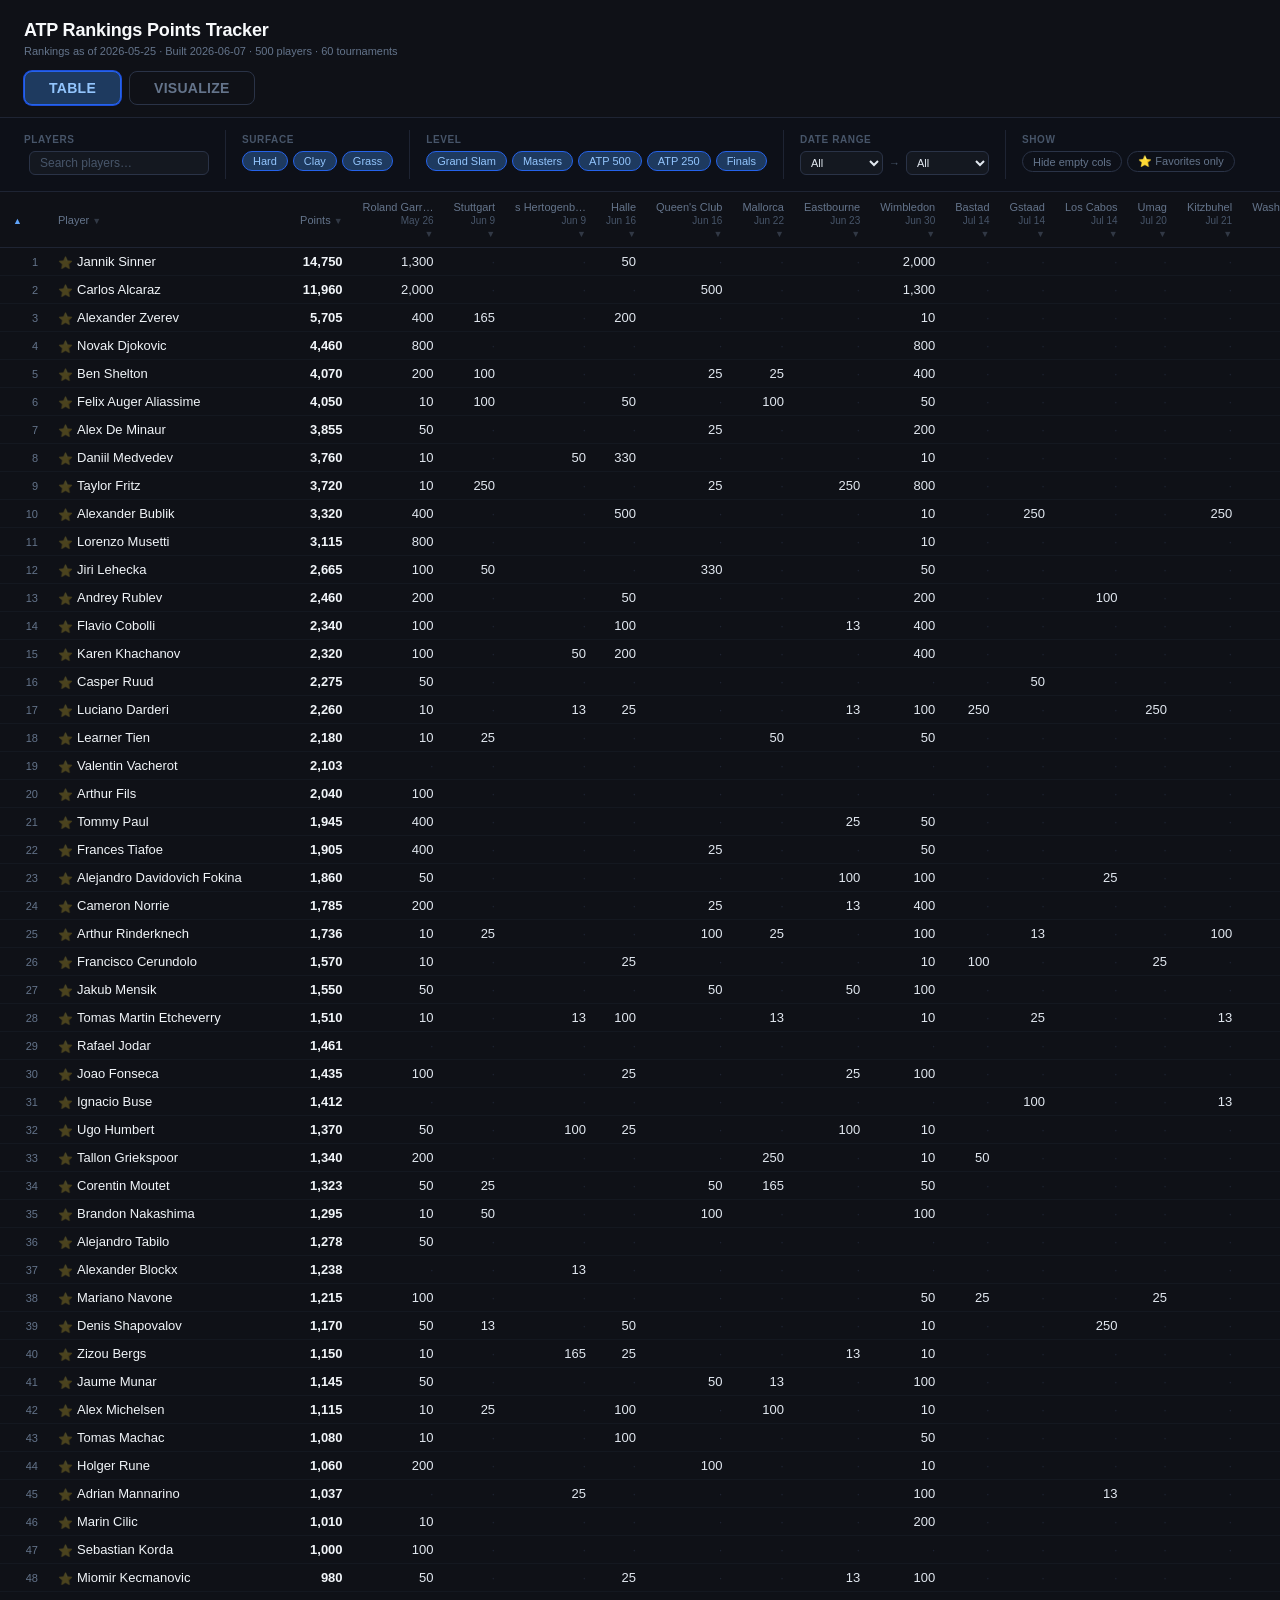
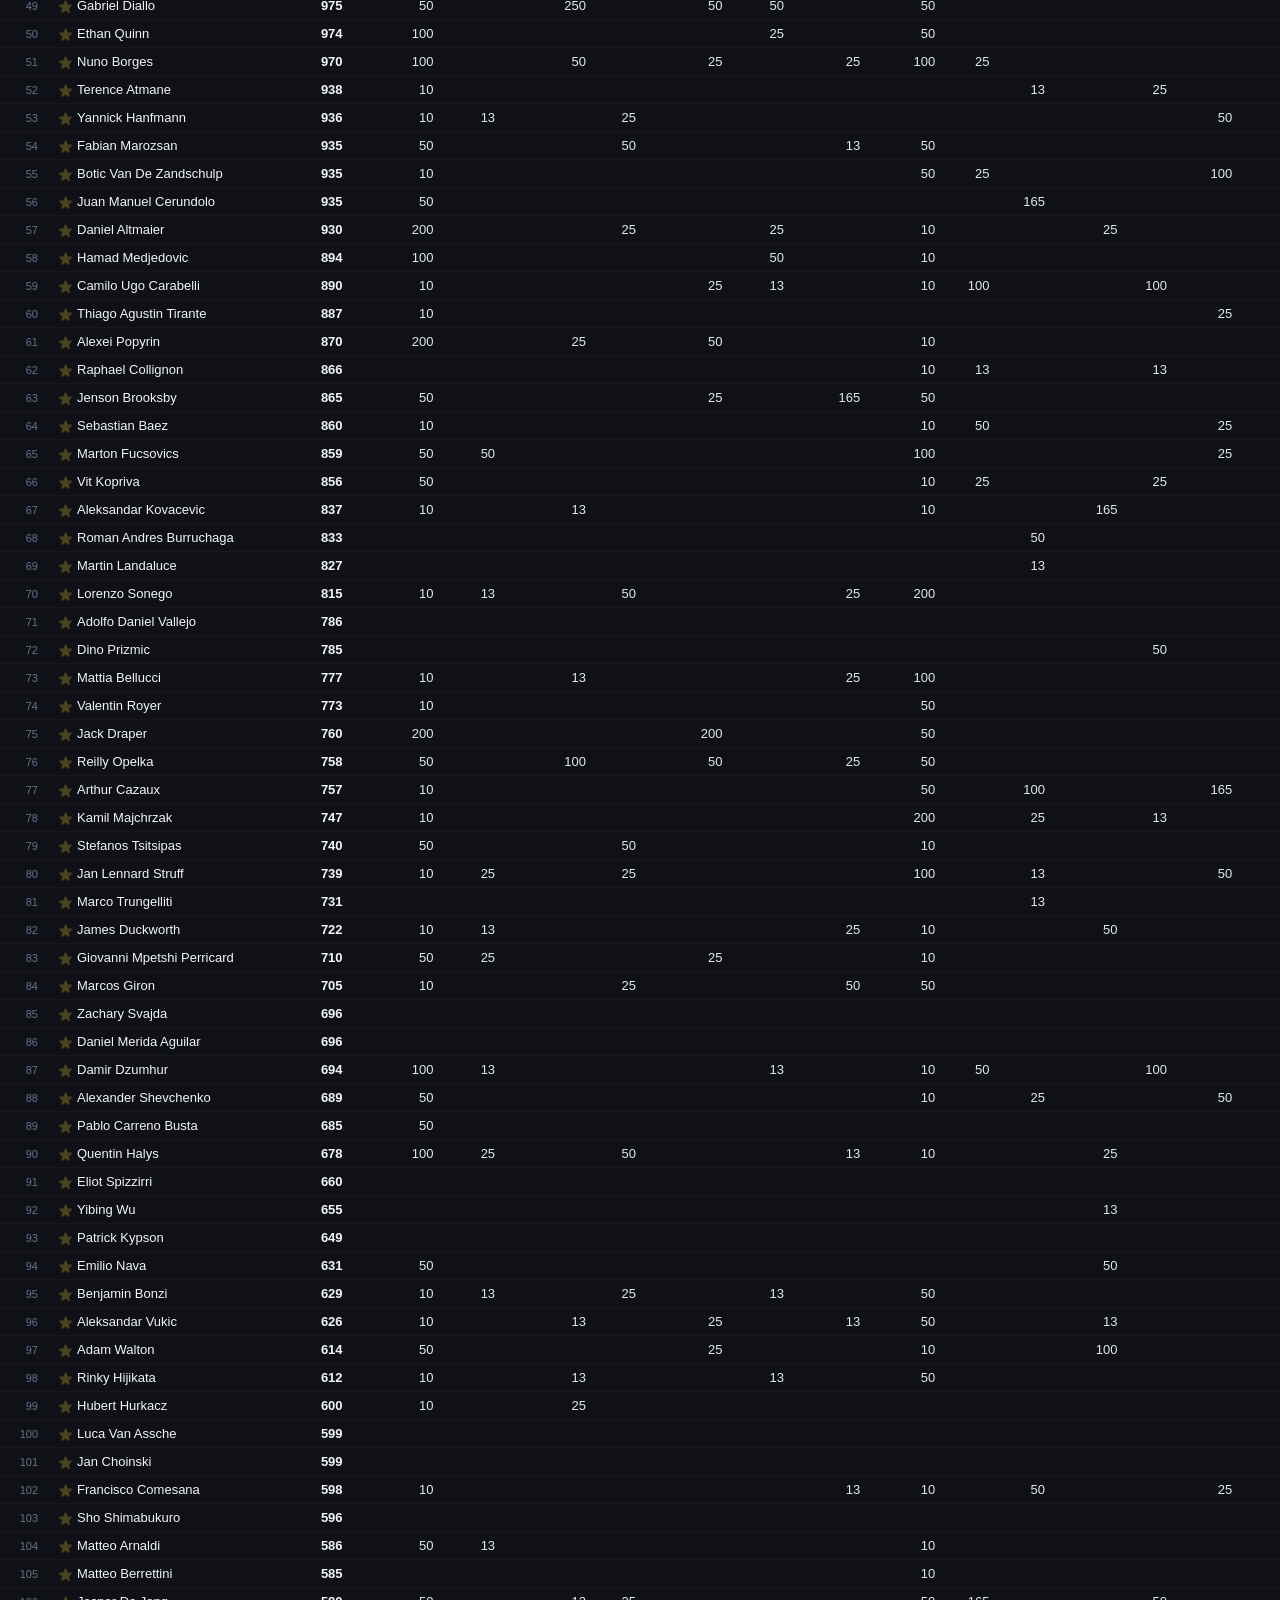
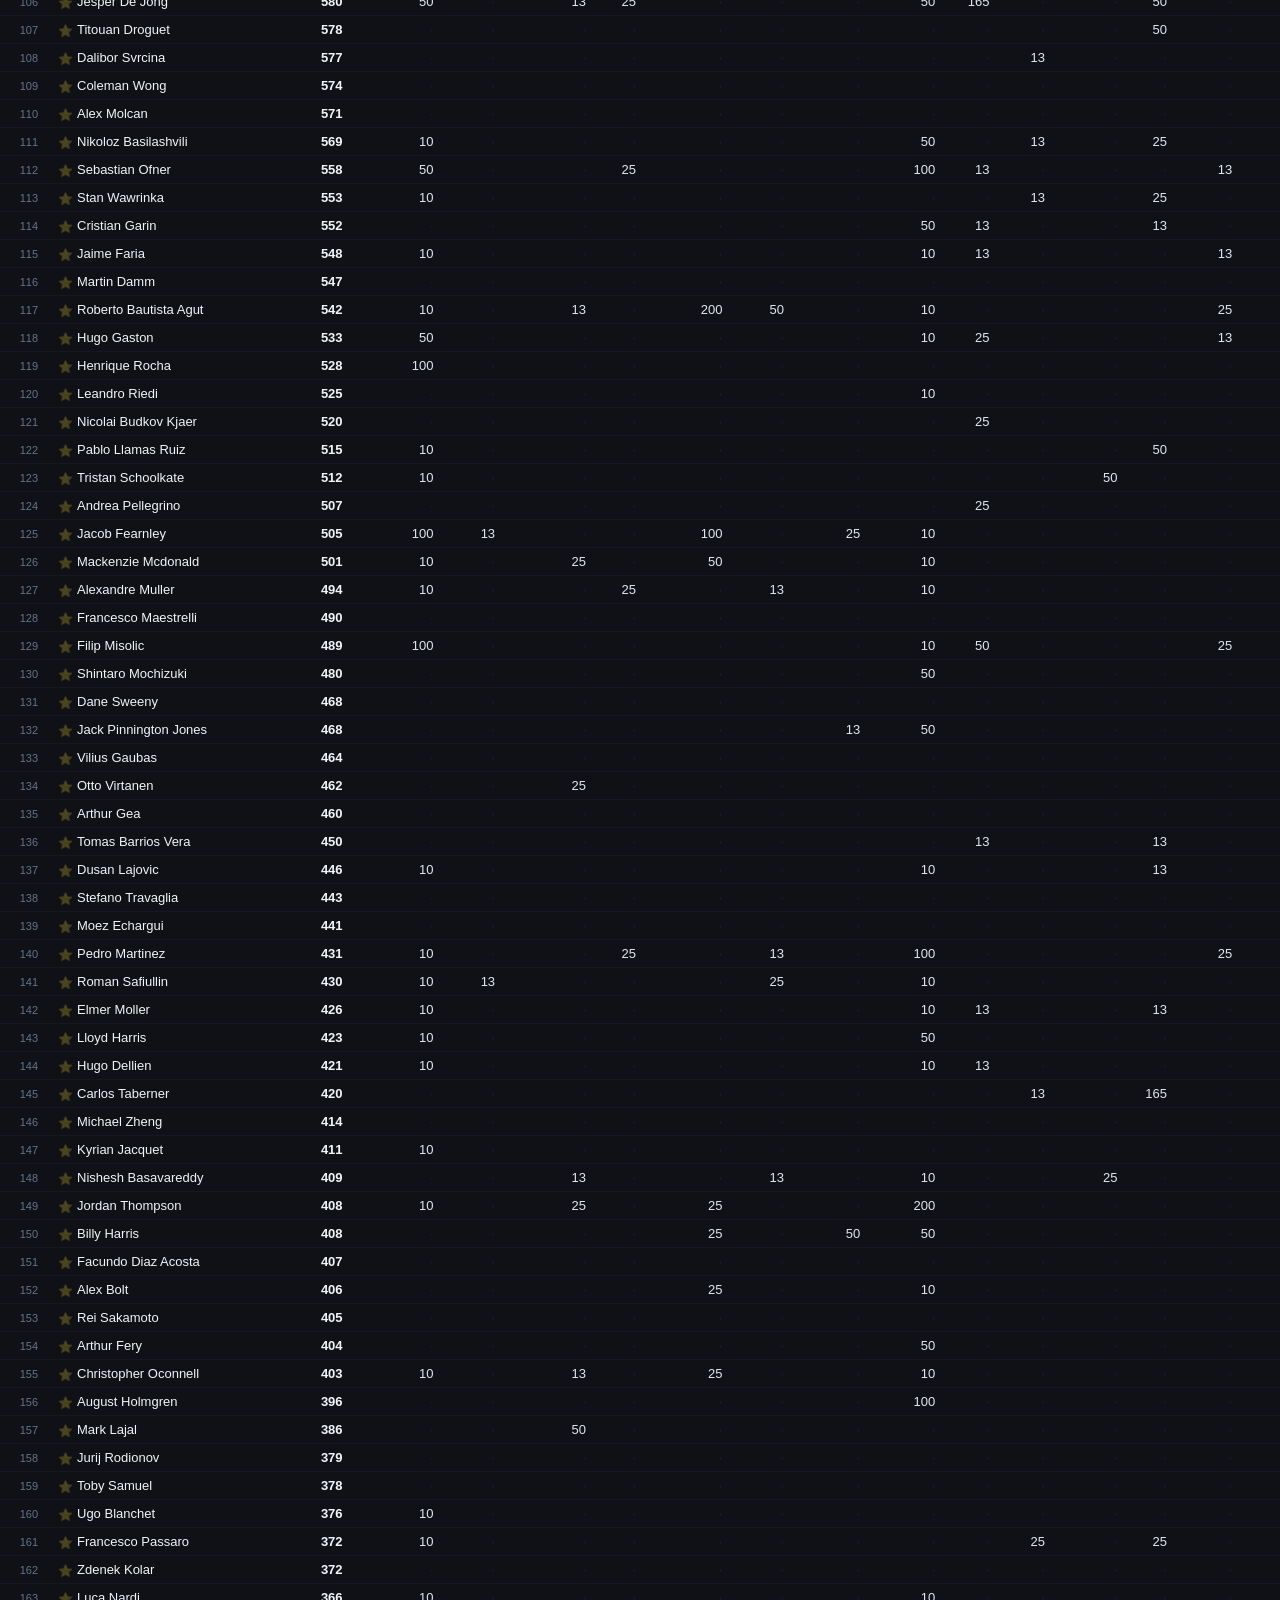
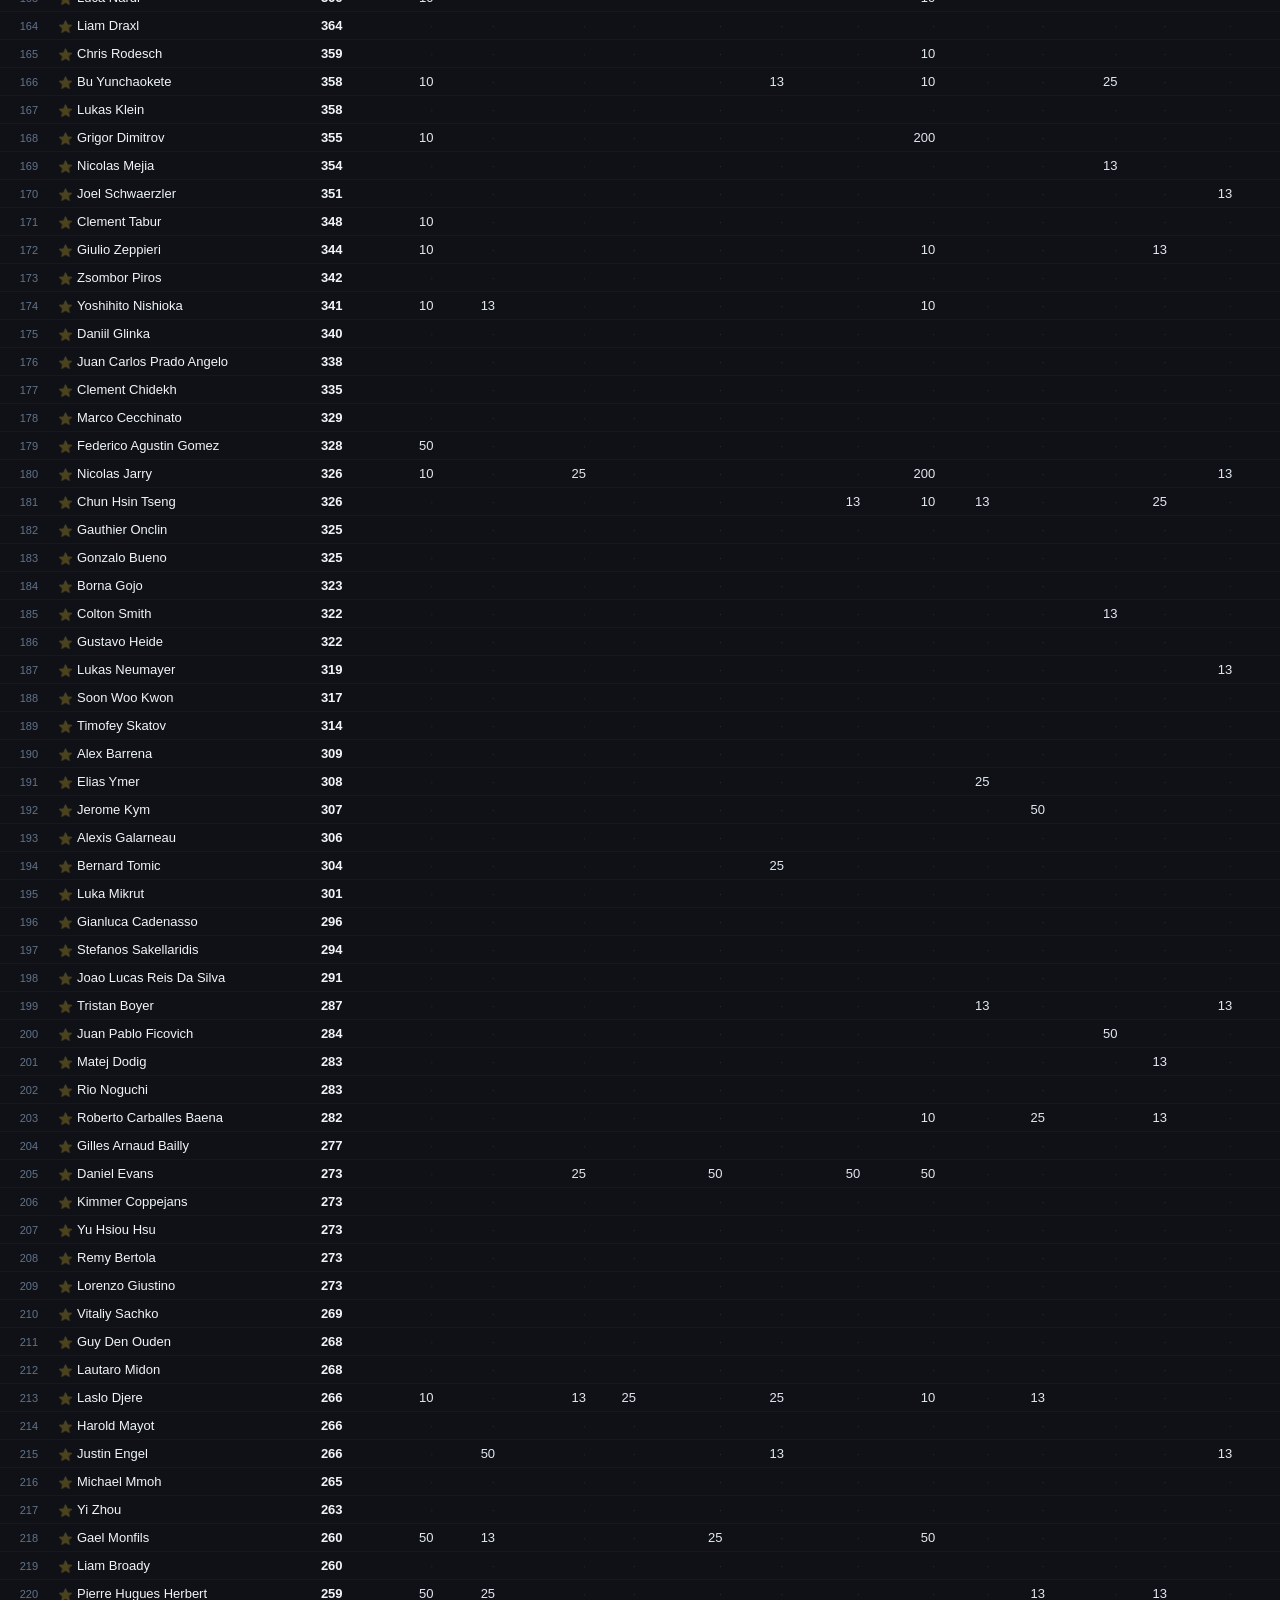
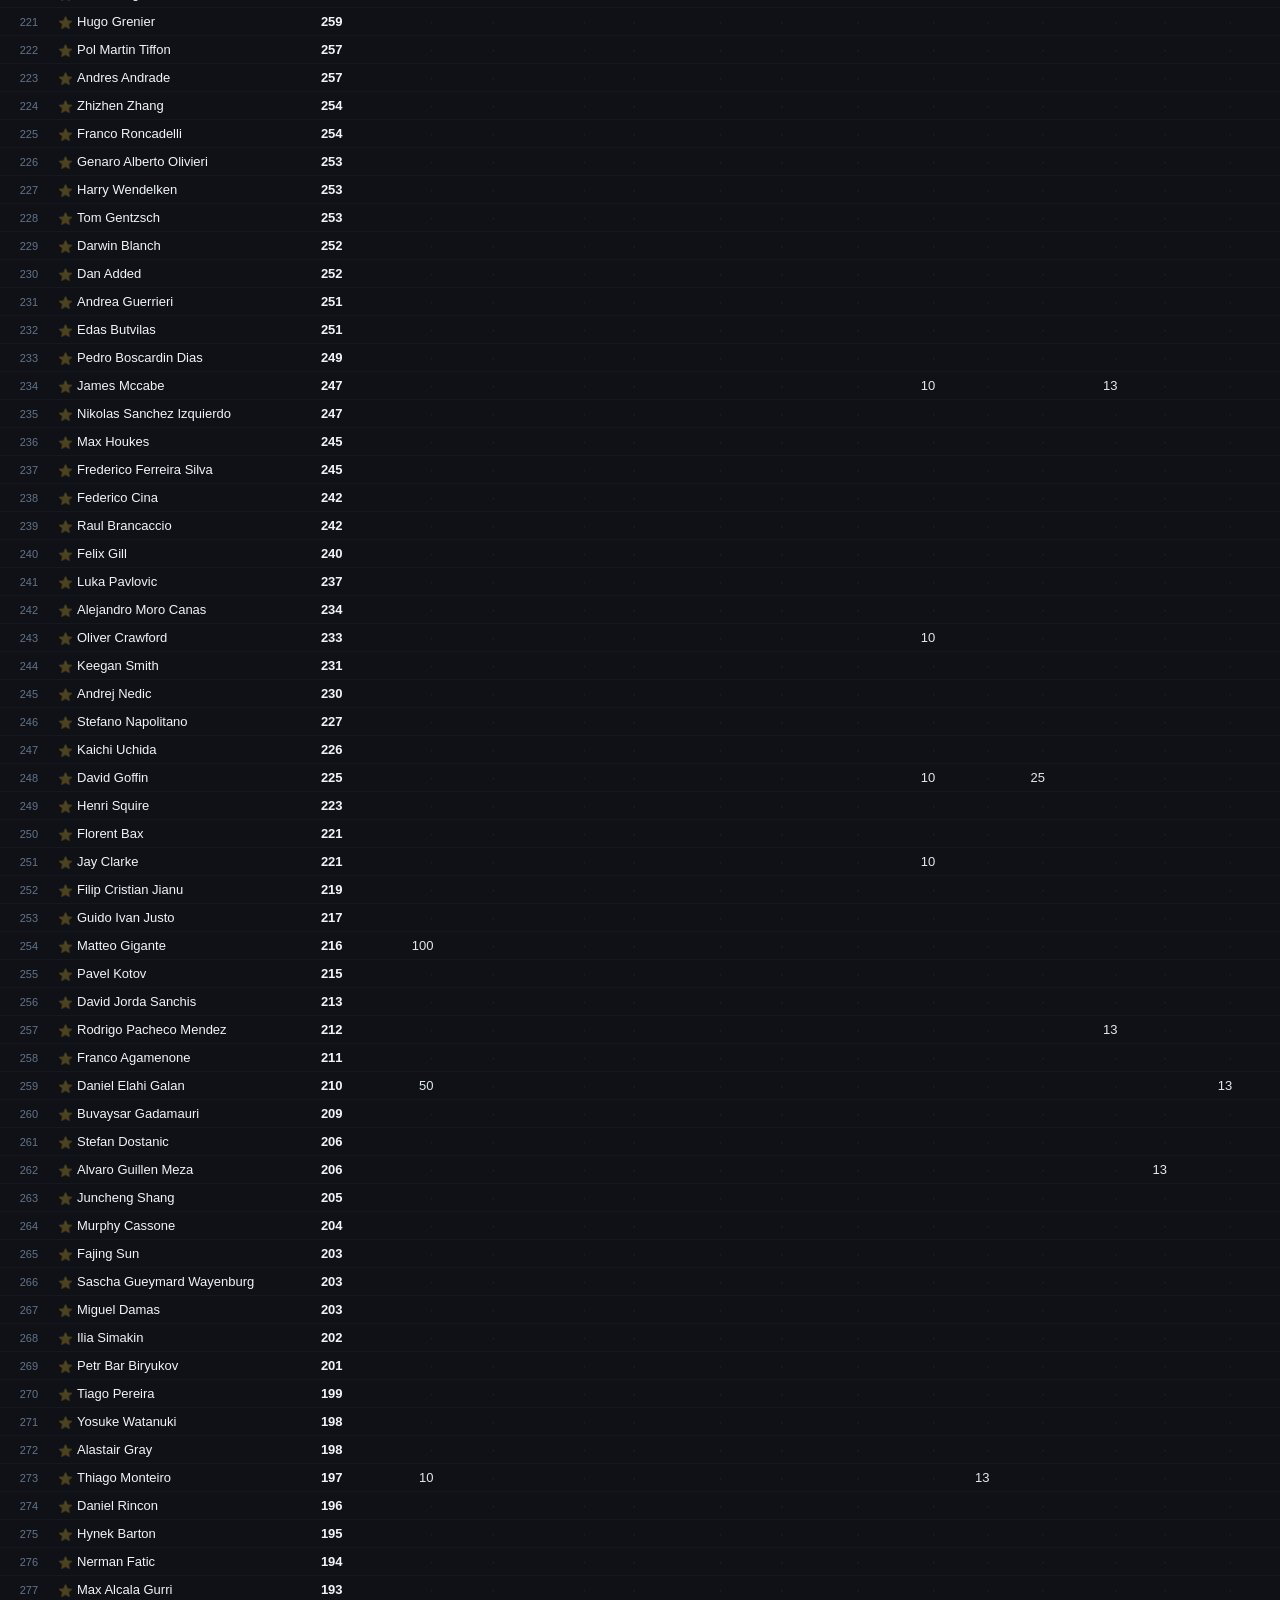
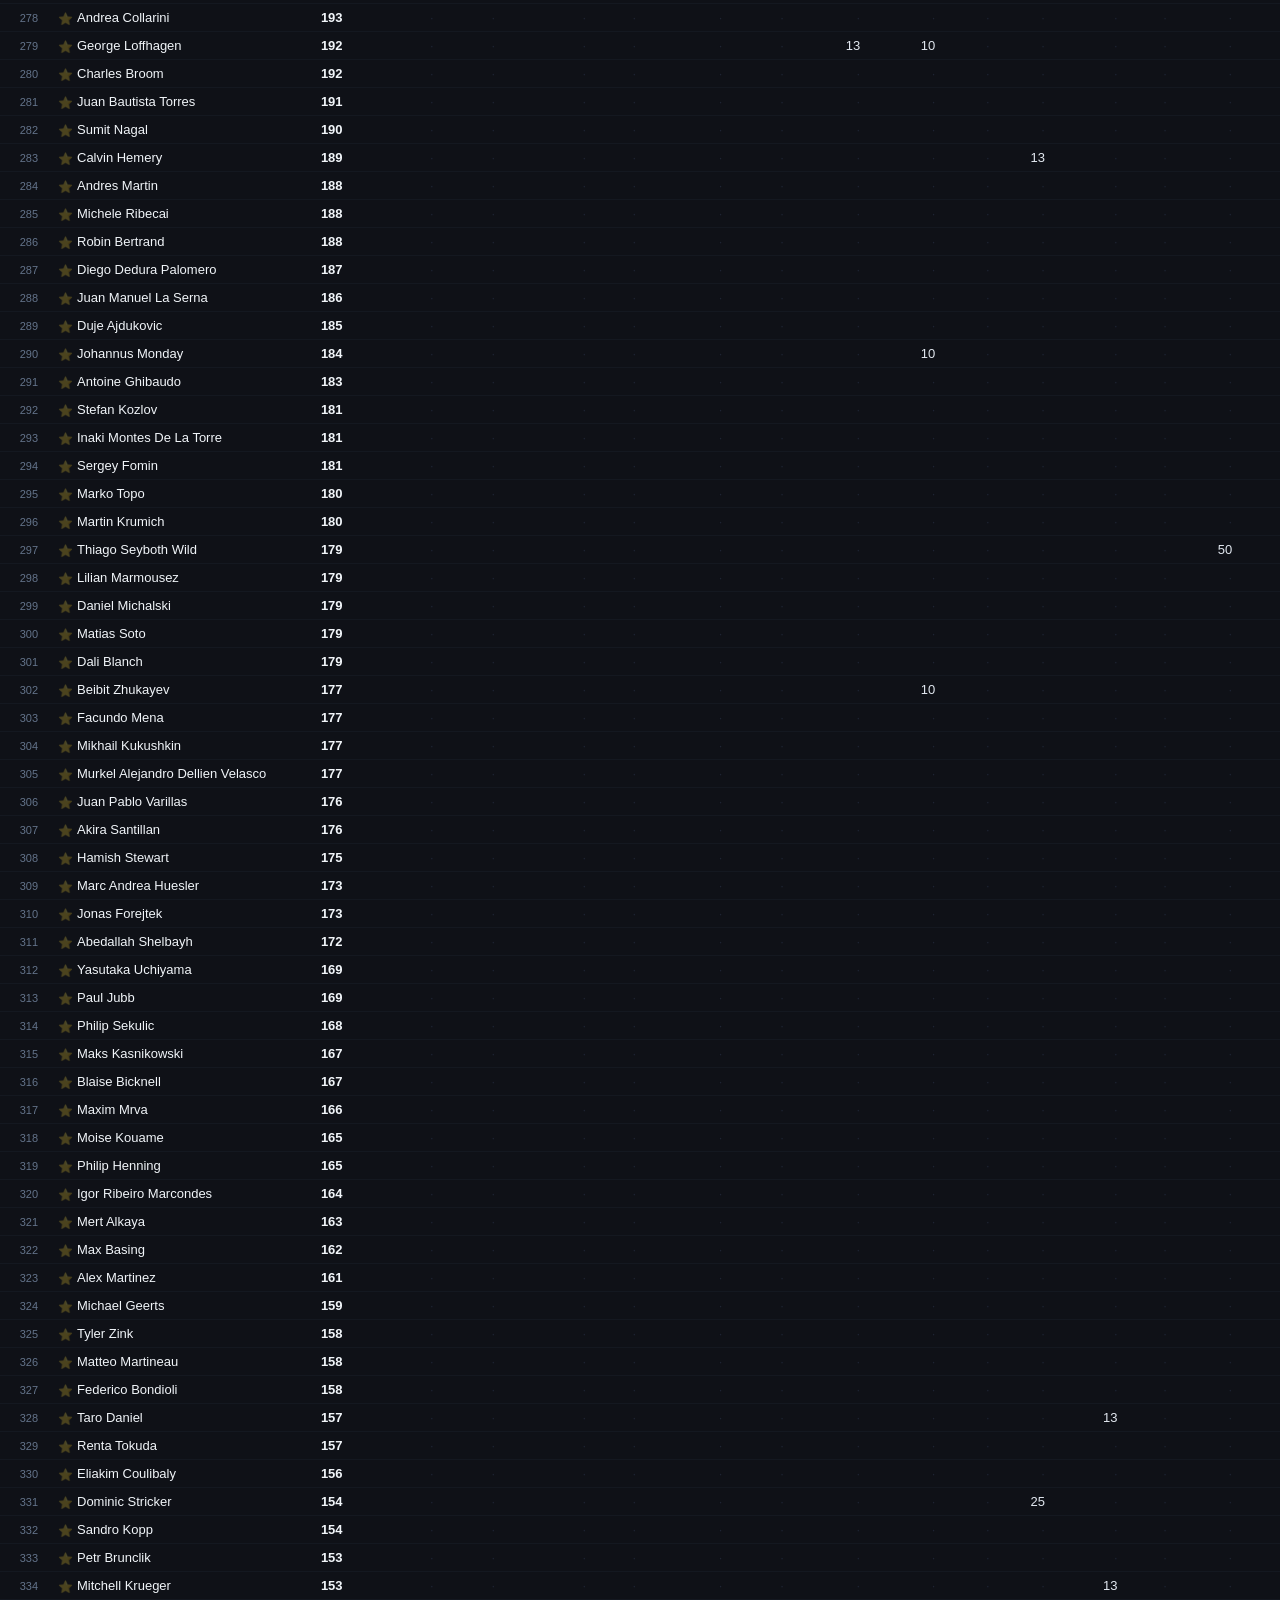
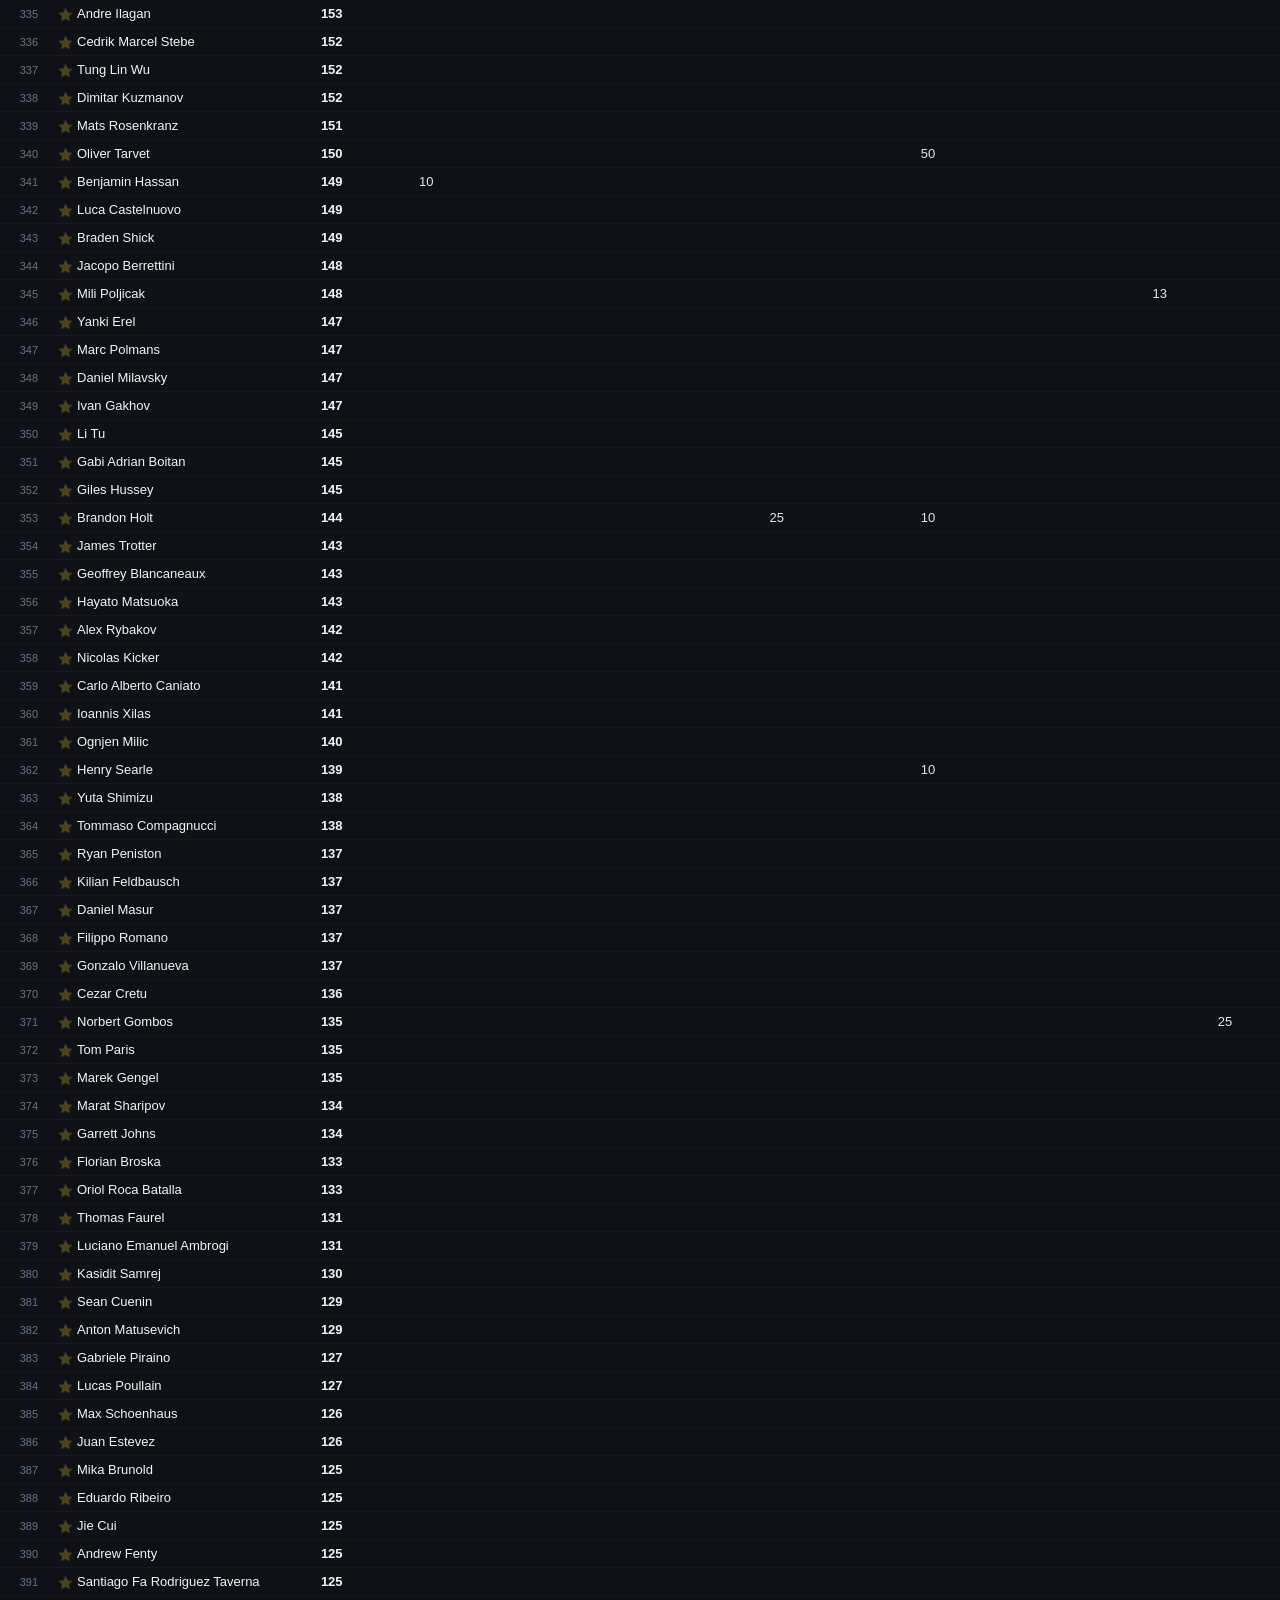
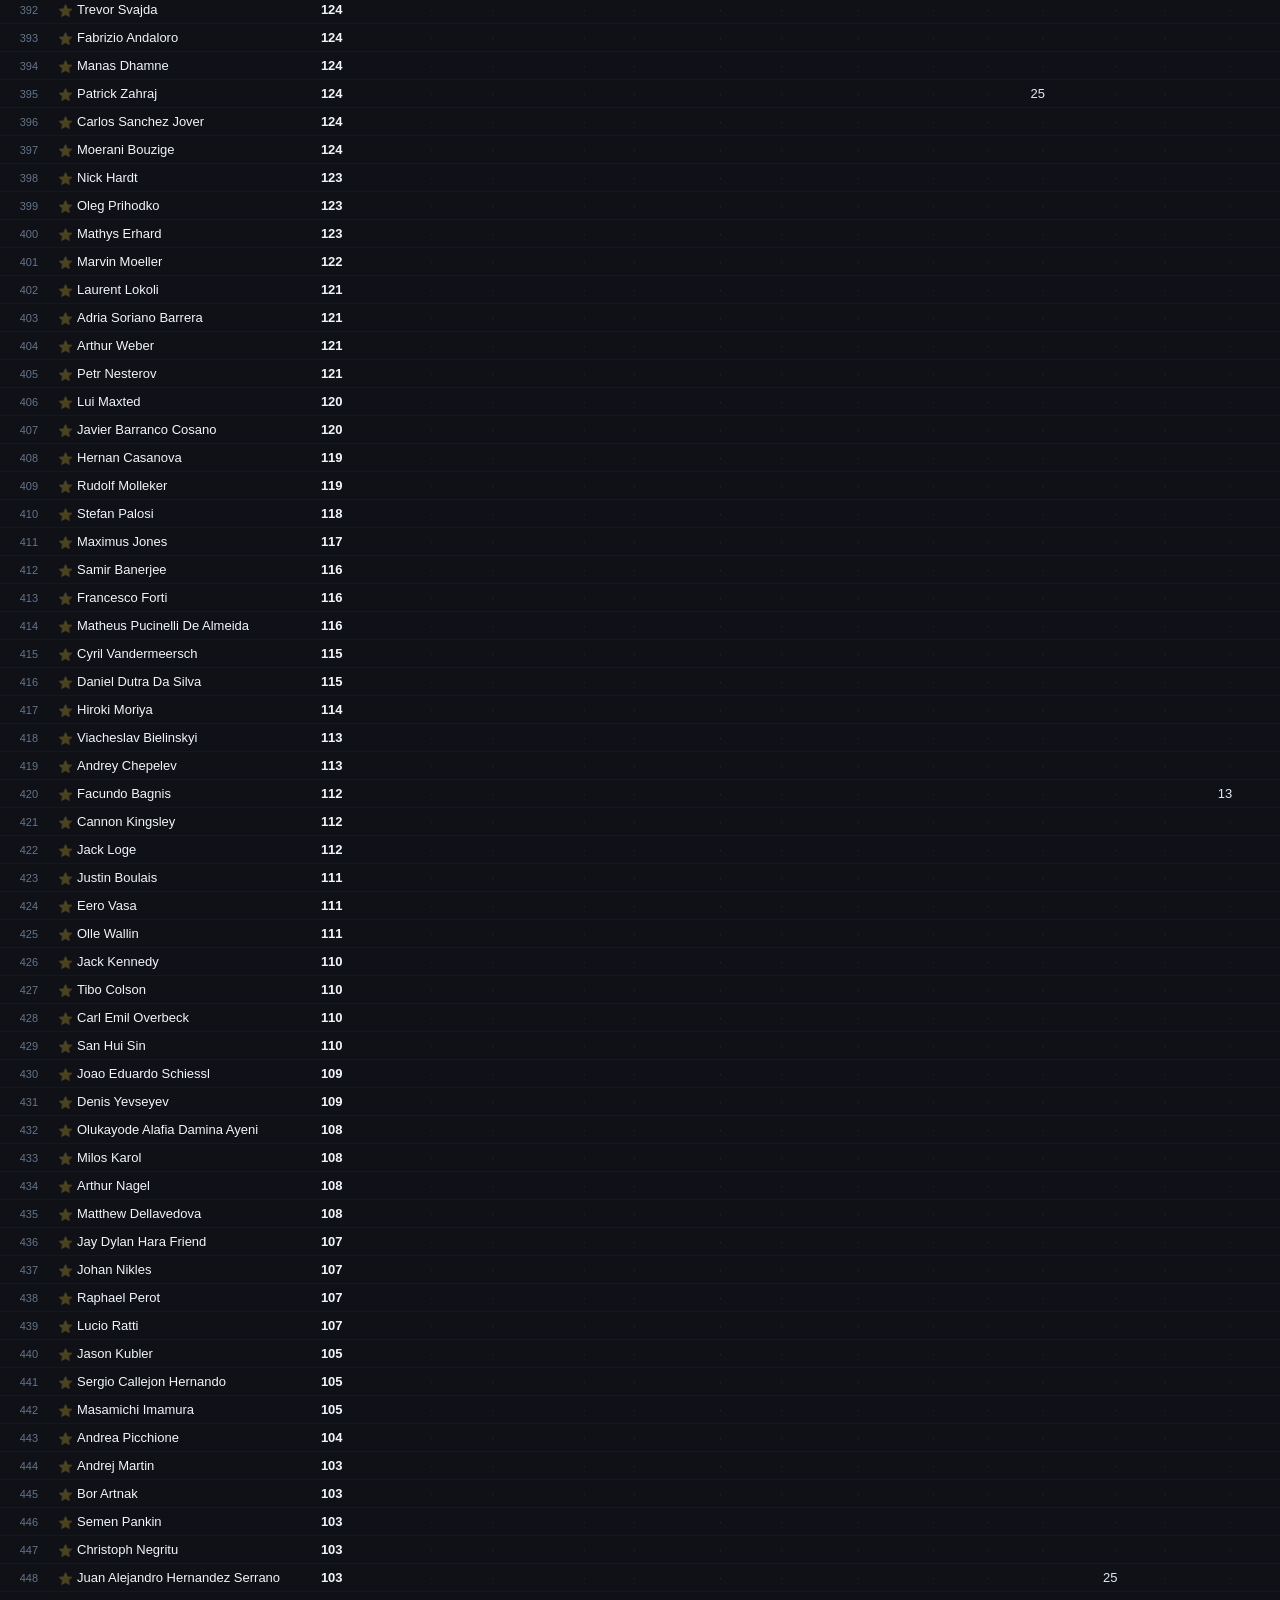
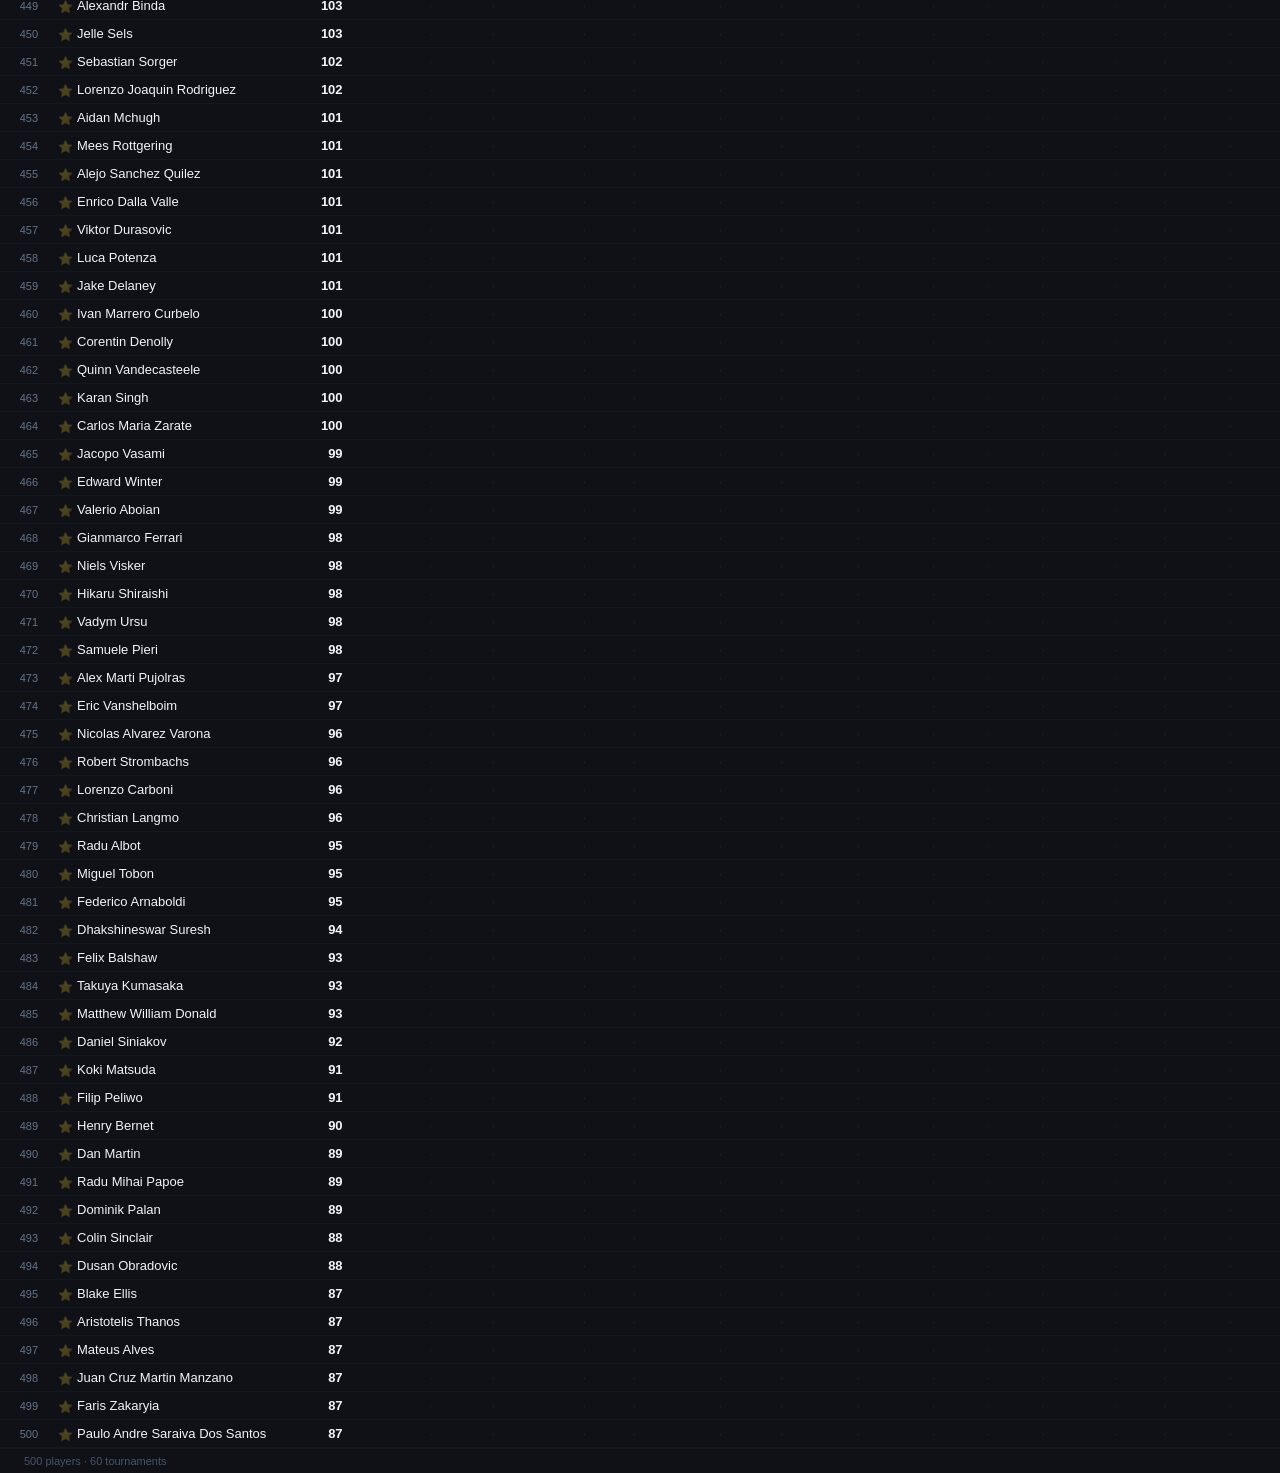
==== index.html @ 169e323e "chore: bump style.css to v=3" ====
<!DOCTYPE html>
<html lang="en">
<head>
  <meta charset="UTF-8" />
  <meta name="viewport" content="width=device-width, initial-scale=1.0" />
  <title>ATP Rankings Points Tracker</title>
  <link rel="stylesheet" href="style.css?v=3" />
</head>
<body>
  <header>
    <h1>ATP Rankings Points Tracker</h1>
    <p id="meta"></p>
    <nav class="page-nav">
      <a href="index.html" class="active">Table</a>
      <a href="viz.html">Visualize</a>
    </nav>
  </header>

  <div id="filters">
    <!-- Player filter -->
    <div class="filter-group" id="fg-players">
      <label class="filter-label">Players</label>
      <div class="player-filter">
        <div id="player-tags"></div>
        <div class="player-search-wrap">
          <input id="player-search" type="text" placeholder="Search players…" autocomplete="off" />
          <div id="player-dropdown" class="dropdown" hidden></div>
        </div>
      </div>
    </div>

    <div class="filter-divider"></div>

    <!-- Surface -->
    <div class="filter-group">
      <label class="filter-label">Surface</label>
      <div class="chip-group" id="surface-chips">
        <button class="chip active" data-surface="Hard">Hard</button>
        <button class="chip active" data-surface="Clay">Clay</button>
        <button class="chip active" data-surface="Grass">Grass</button>
      </div>
    </div>

    <div class="filter-divider"></div>

    <!-- Level -->
    <div class="filter-group">
      <label class="filter-label">Level</label>
      <div class="chip-group" id="level-chips">
        <button class="chip active" data-level="G">Grand Slam</button>
        <button class="chip active" data-level="M">Masters</button>
        <button class="chip active" data-level="500">ATP 500</button>
        <button class="chip active" data-level="250">ATP 250</button>
        <button class="chip active" data-level="F">Finals</button>
      </div>
    </div>

    <div class="filter-divider"></div>

    <!-- Date range -->
    <div class="filter-group">
      <label class="filter-label">Date range</label>
      <div class="date-range">
        <select id="date-from"></select>
        <span class="date-sep">→</span>
        <select id="date-to"></select>
      </div>
    </div>

    <div class="filter-divider"></div>

    <!-- Toggles -->
    <div class="filter-group">
      <label class="filter-label">Show</label>
      <div class="chip-group">
        <button class="chip" id="toggle-empty" data-on="false">Hide empty cols</button>
        <button class="chip" id="toggle-favs" data-on="false">⭐ Favorites only</button>
      </div>
    </div>

    <button id="reset-filters" class="reset-btn" hidden>Reset filters</button>
  </div>

  <div id="loading">Loading data…</div>
  <div id="error" hidden></div>

  <div id="table-wrap" hidden>
    <div class="scroll-x">
      <table id="rankings-table">
        <thead><tr id="header-row"></tr></thead>
        <tbody id="table-body"></tbody>
      </table>
    </div>
    <div id="row-count"></div>
  </div>

  <div id="tourney-tooltip" class="tourney-tooltip"></div>
  <script src="app.js?v=3"></script>
</body>
</html>
---- style.css ----
*, *::before, *::after { box-sizing: border-box; margin: 0; padding: 0; }

body {
  font-family: -apple-system, BlinkMacSystemFont, "Segoe UI", sans-serif;
  font-size: 13px;
  background: #0f1117;
  color: #e2e8f0;
  min-height: 100vh;
}

/* ── Header ── */
header {
  padding: 20px 24px 12px;
  border-bottom: 1px solid #1e2433;
}

/* ── Page nav (Table / Visualize) ── */
.page-nav { display:flex; gap:8px; margin-top:14px; }
.page-nav a {
  font-size:14px; font-weight:700;
  padding:8px 24px; border-radius:8px;
  border:1px solid #2a3347;
  color:#64748b; text-decoration:none;
  transition:all .15s;
  letter-spacing:0.02em;
  text-transform:uppercase;
}
.page-nav a:hover { border-color:#3b82f6; color:#93c5fd; background:#0d1928; }
.page-nav a.active {
  background:#1e3a5f; border-color:#2563eb; color:#93c5fd;
  box-shadow:0 0 0 1px #1d4ed8;
}
header h1 {
  font-size: 18px;
  font-weight: 600;
  color: #f8fafc;
  letter-spacing: -0.01em;
}
#meta {
  margin-top: 4px;
  font-size: 11px;
  color: #64748b;
}

/* ── Filter bar ── */
#filters {
  display: flex;
  flex-wrap: wrap;
  align-items: flex-start;
  gap: 0;
  padding: 12px 24px;
  border-bottom: 1px solid #1e2433;
  background: #0d1018;
}

.filter-group {
  display: flex;
  flex-direction: column;
  gap: 6px;
  padding: 4px 16px 4px 0;
}

.filter-label {
  font-size: 10px;
  font-weight: 600;
  text-transform: uppercase;
  letter-spacing: 0.06em;
  color: #475569;
}

.filter-divider {
  width: 1px;
  background: #1e2433;
  margin: 0 16px 0 0;
  align-self: stretch;
  min-height: 40px;
}

/* ── Chips ── */
.chip-group {
  display: flex;
  flex-wrap: wrap;
  gap: 5px;
}

.chip {
  padding: 3px 10px;
  border-radius: 20px;
  border: 1px solid #2a3347;
  background: transparent;
  color: #64748b;
  font-size: 11px;
  font-weight: 500;
  cursor: pointer;
  transition: all 0.12s;
  white-space: nowrap;
}
.chip:hover { border-color: #3b4f6a; color: #94a3b8; }
.chip.active {
  background: #1e3a5f;
  border-color: #2563eb;
  color: #93c5fd;
}
.chip[data-on="true"] {
  background: #1e3a5f;
  border-color: #2563eb;
  color: #93c5fd;
}

/* ── Player filter ── */
.player-filter {
  display: flex;
  flex-wrap: wrap;
  align-items: center;
  gap: 5px;
  max-width: 480px;
}

#player-tags {
  display: flex;
  flex-wrap: wrap;
  gap: 4px;
}

.player-tag {
  display: flex;
  align-items: center;
  gap: 4px;
  padding: 2px 8px 2px 10px;
  background: #1e3a5f;
  border: 1px solid #2563eb;
  border-radius: 20px;
  font-size: 11px;
  color: #93c5fd;
  white-space: nowrap;
}
.player-tag.is-fav { background: #2d2a00; border-color: #ca8a04; color: #fde68a; }
.player-tag button {
  background: none;
  border: none;
  color: inherit;
  cursor: pointer;
  padding: 0;
  font-size: 12px;
  line-height: 1;
  opacity: 0.7;
}
.player-tag button:hover { opacity: 1; }

.player-search-wrap {
  position: relative;
}
#player-search {
  background: #141820;
  border: 1px solid #2a3347;
  border-radius: 6px;
  color: #e2e8f0;
  font-size: 12px;
  padding: 4px 10px;
  width: 180px;
  outline: none;
}
#player-search:focus { border-color: #3b82f6; }
#player-search::placeholder { color: #475569; }

.dropdown {
  position: absolute;
  top: calc(100% + 4px);
  left: 0;
  min-width: 220px;
  background: #141e2e;
  border: 1px solid #2a3347;
  border-radius: 8px;
  box-shadow: 0 8px 24px rgba(0,0,0,0.5);
  z-index: 100;
  max-height: 280px;
  overflow-y: auto;
}
.dropdown-section {
  padding: 6px 0 2px;
}
.dropdown-section-label {
  padding: 2px 12px 4px;
  font-size: 10px;
  font-weight: 600;
  text-transform: uppercase;
  letter-spacing: 0.06em;
  color: #475569;
}
.dropdown-item {
  display: flex;
  align-items: center;
  justify-content: space-between;
  padding: 6px 12px;
  cursor: pointer;
  gap: 8px;
}
.dropdown-item:hover { background: #1e2d45; }
.dropdown-item.selected { color: #60a5fa; }
.dropdown-item .di-name { flex: 1; font-size: 12px; }
.dropdown-item .di-rank { font-size: 11px; color: #475569; }
.dropdown-item .di-star {
  font-size: 13px;
  opacity: 0.4;
  cursor: pointer;
  padding: 0 2px;
}
.dropdown-item .di-star:hover { opacity: 1; }
.dropdown-item .di-star.active { opacity: 1; }

/* ── Date range ── */
.date-range {
  display: flex;
  align-items: center;
  gap: 6px;
}
.date-sep { color: #475569; font-size: 11px; }
.date-range select {
  background: #141820;
  border: 1px solid #2a3347;
  border-radius: 6px;
  color: #e2e8f0;
  font-size: 11px;
  padding: 4px 6px;
  outline: none;
  cursor: pointer;
}
.date-range select:focus { border-color: #3b82f6; }

/* ── Reset ── */
.reset-btn {
  align-self: flex-end;
  margin-left: auto;
  padding: 4px 12px;
  background: none;
  border: 1px solid #374151;
  border-radius: 6px;
  color: #64748b;
  font-size: 11px;
  cursor: pointer;
}
.reset-btn:hover { border-color: #ef4444; color: #f87171; }

/* ── Status bar ── */
#row-count {
  padding: 6px 24px;
  font-size: 11px;
  color: #475569;
  border-top: 1px solid #141820;
}

/* ── Loading / error ── */
#loading, #error {
  padding: 40px 24px;
  color: #64748b;
}
#error { color: #f87171; }

/* ── Table ── */
.scroll-x {
  overflow-x: auto;
  width: 100%;
}

table {
  border-collapse: collapse;
  width: max-content;
  min-width: 100%;
}

thead {
  position: sticky;
  top: 0;
  z-index: 10;
  background: #0f1117;
}

th {
  padding: 8px 10px;
  text-align: right;
  font-weight: 500;
  font-size: 11px;
  color: #64748b;
  border-bottom: 1px solid #1e2433;
  white-space: nowrap;
  cursor: pointer;
  user-select: none;
}
th:hover { color: #94a3b8; }
th.sorted { color: #60a5fa; }

th.col-rank, th.col-name { text-align: left; }
th.col-rank { width: 48px; }
th.col-name {
  position: sticky;
  left: 0;
  background: #0f1117;
  z-index: 11;
  min-width: 160px;
}

td {
  padding: 6px 10px;
  text-align: right;
  border-bottom: 1px solid #141820;
  white-space: nowrap;
}
td.col-rank { color: #64748b; font-size: 11px; }
td.col-name {
  text-align: left;
  position: sticky;
  left: 0;
  background: #0f1117;
  font-weight: 500;
  color: #f1f5f9;
  z-index: 5;
}
td.col-name .star-btn {
  background: none;
  border: none;
  cursor: pointer;
  font-size: 12px;
  margin-right: 4px;
  opacity: 0.25;
  vertical-align: middle;
  padding: 0;
  line-height: 1;
}
td.col-name .star-btn:hover { opacity: 0.7; }
td.col-name .star-btn.active { opacity: 1; }

tr:hover td { background: #141e2e; }
tr:hover td.col-name { background: #141e2e; }

td.pts-total { font-weight: 600; color: #f1f5f9; }
td.pts-total.filtered { color: #60a5fa; }

td.pts-tourney { color: #94a3b8; }
td.pts-tourney.has-pts { color: #e2e8f0; }

td.tier-gs  { color: #fbbf24; }
td.tier-m   { color: #34d399; }
td.tier-500 { color: #60a5fa; }
td.tier-250 { color: #a78bfa; }
td.tier-f   { color: #f472b6; }

td.empty { color: #1e2433; }

/* ── Tournament tooltip ── */
.tourney-tooltip {
  position: fixed;
  z-index: 200;
  background: #141e2e;
  border: 1px solid #2a3347;
  border-radius: 10px;
  box-shadow: 0 8px 32px rgba(0,0,0,0.6);
  padding: 12px 14px;
  min-width: 180px;
  max-width: 240px;
  pointer-events: none;
  opacity: 0;
  transition: opacity 0.1s;
}
.tourney-tooltip.visible { opacity: 1; }
.tourney-tooltip .tt-name {
  font-size: 13px;
  font-weight: 600;
  color: #f1f5f9;
  margin-bottom: 8px;
  line-height: 1.3;
}
.tourney-tooltip .tt-row {
  display: flex;
  justify-content: space-between;
  align-items: center;
  font-size: 11px;
  color: #64748b;
  margin-top: 4px;
}
.tourney-tooltip .tt-val { color: #94a3b8; text-align: right; }
.tourney-tooltip .tt-divider {
  border: none;
  border-top: 1px solid #1e2433;
  margin: 8px 0;
}
.tourney-tooltip .tt-level-gs  { color: #fbbf24; }
.tourney-tooltip .tt-level-m   { color: #34d399; }
.tourney-tooltip .tt-level-500 { color: #60a5fa; }
.tourney-tooltip .tt-level-250 { color: #a78bfa; }
.tourney-tooltip .tt-level-f   { color: #f472b6; }
.tourney-tooltip .tt-surf-hard  { color: #60a5fa; }
.tourney-tooltip .tt-surf-clay  { color: #f97316; }
.tourney-tooltip .tt-surf-grass { color: #34d399; }
.tourney-tooltip .tt-winner { color: #e2e8f0; font-style: italic; }

/* ── Column header two-line ── */
th .th-label { display: inline; }
th.col-tourney .th-label {
  display: block;
  line-height: 1.3;
}
.th-date {
  display: block;
  font-size: 10px;
  color: #475569;
  font-weight: 400;
  line-height: 1.2;
  margin-top: 1px;
}
th.sorted .th-date { color: #3b82f6; }

.sort-arrow {
  display: inline-block;
  margin-left: 3px;
  opacity: 0.4;
  font-size: 9px;
}
th.sorted .sort-arrow { opacity: 1; }
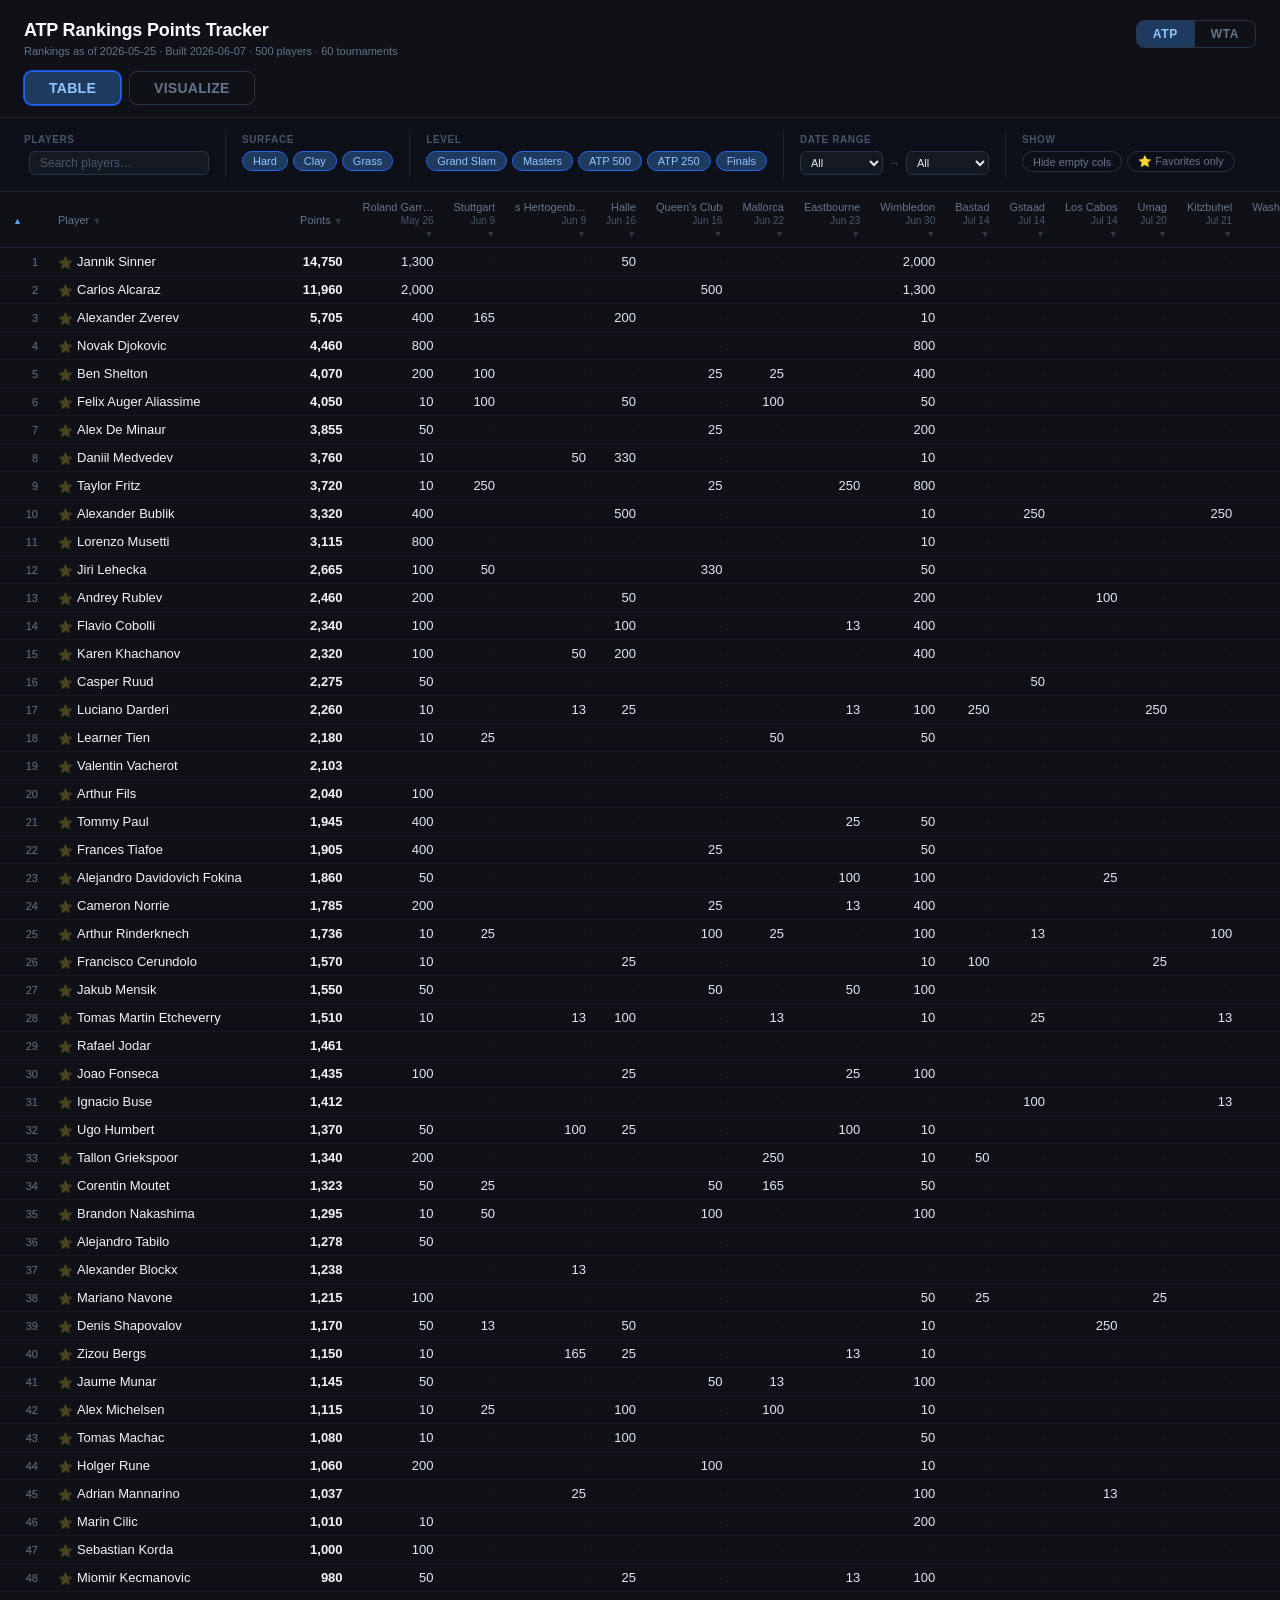
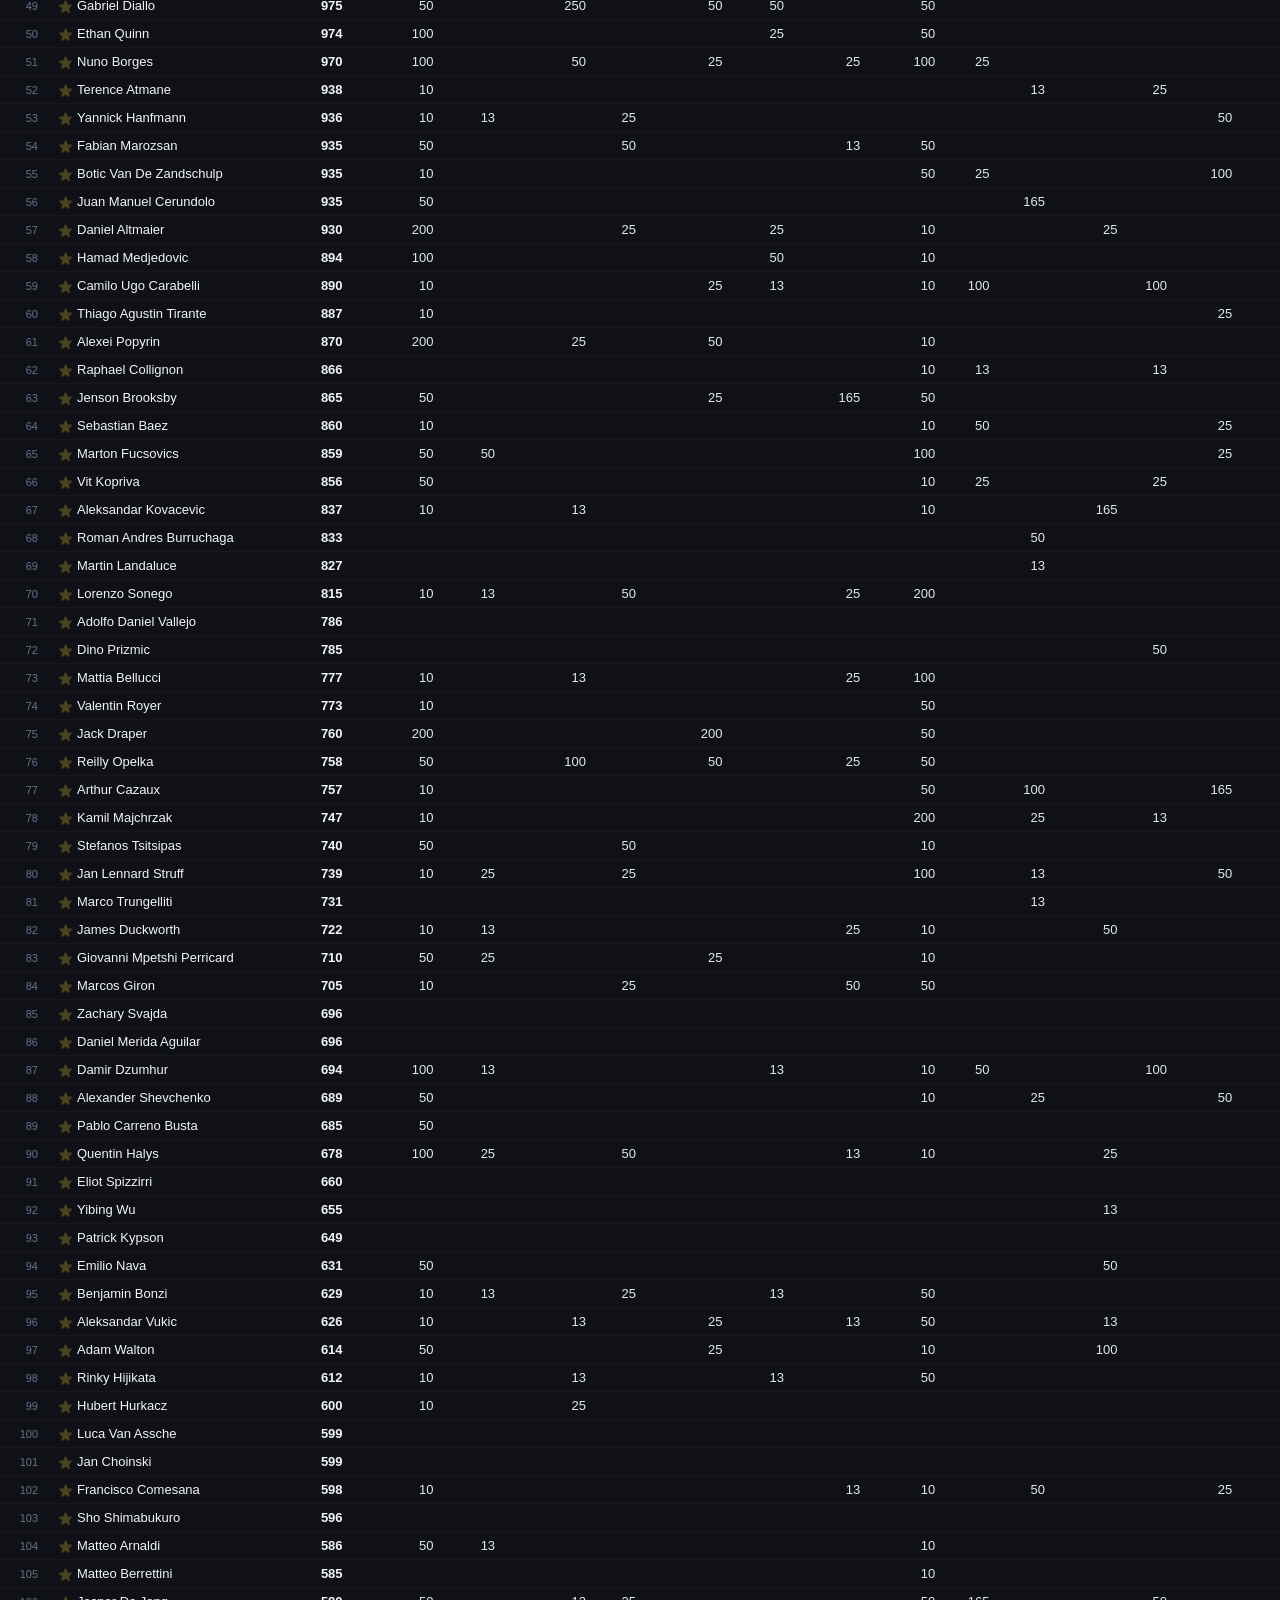
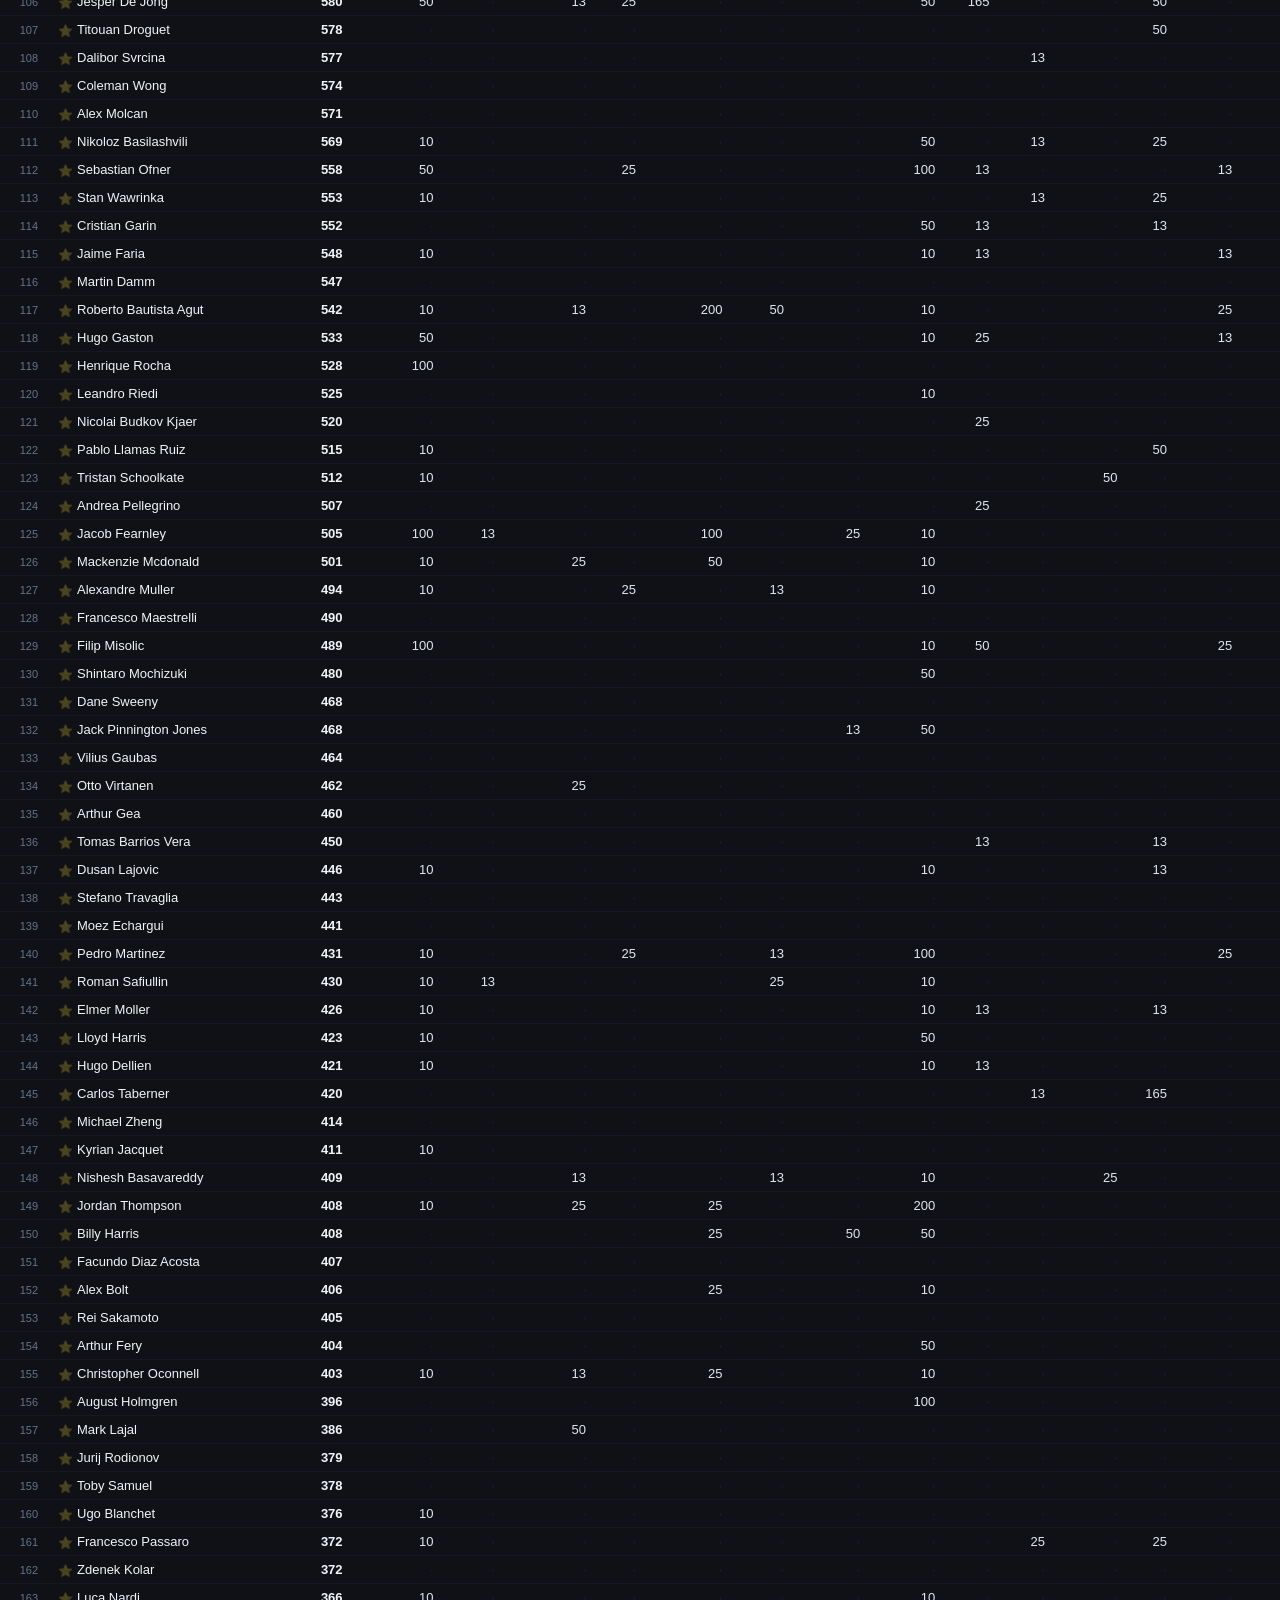
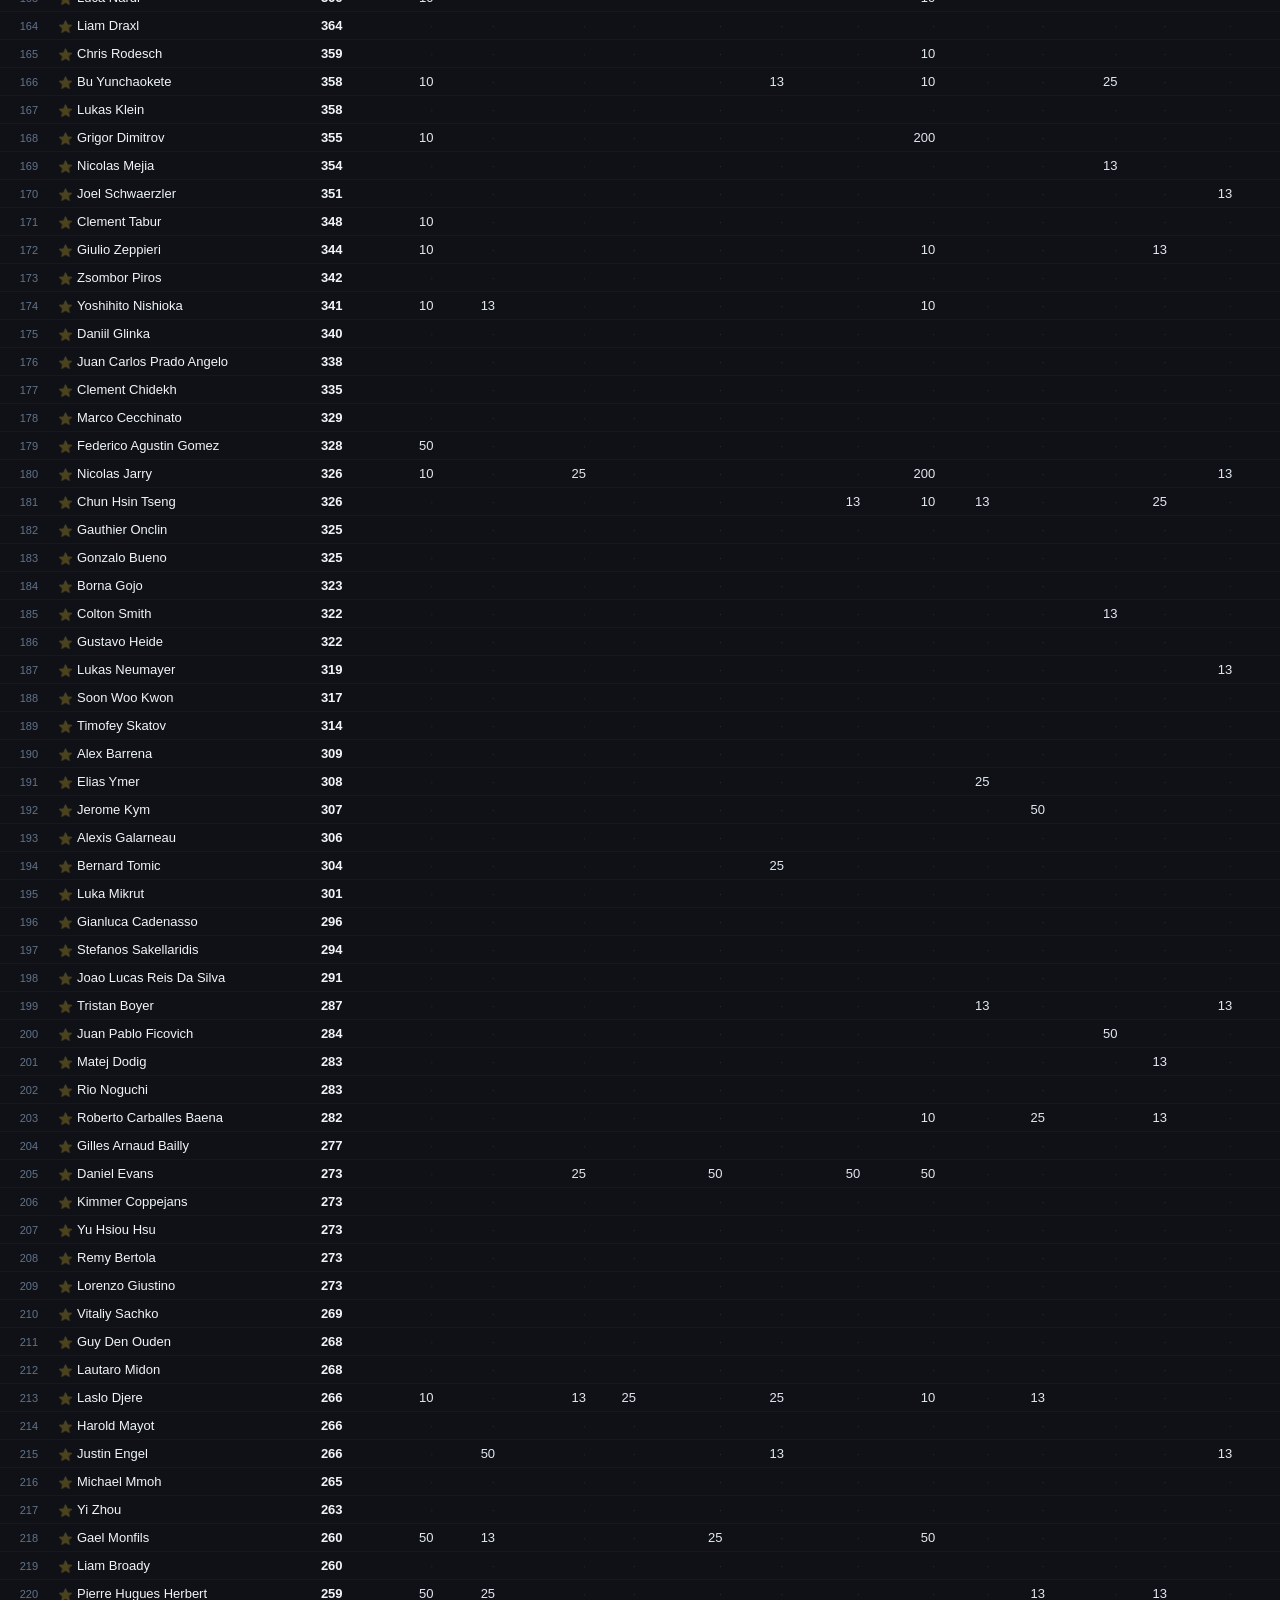
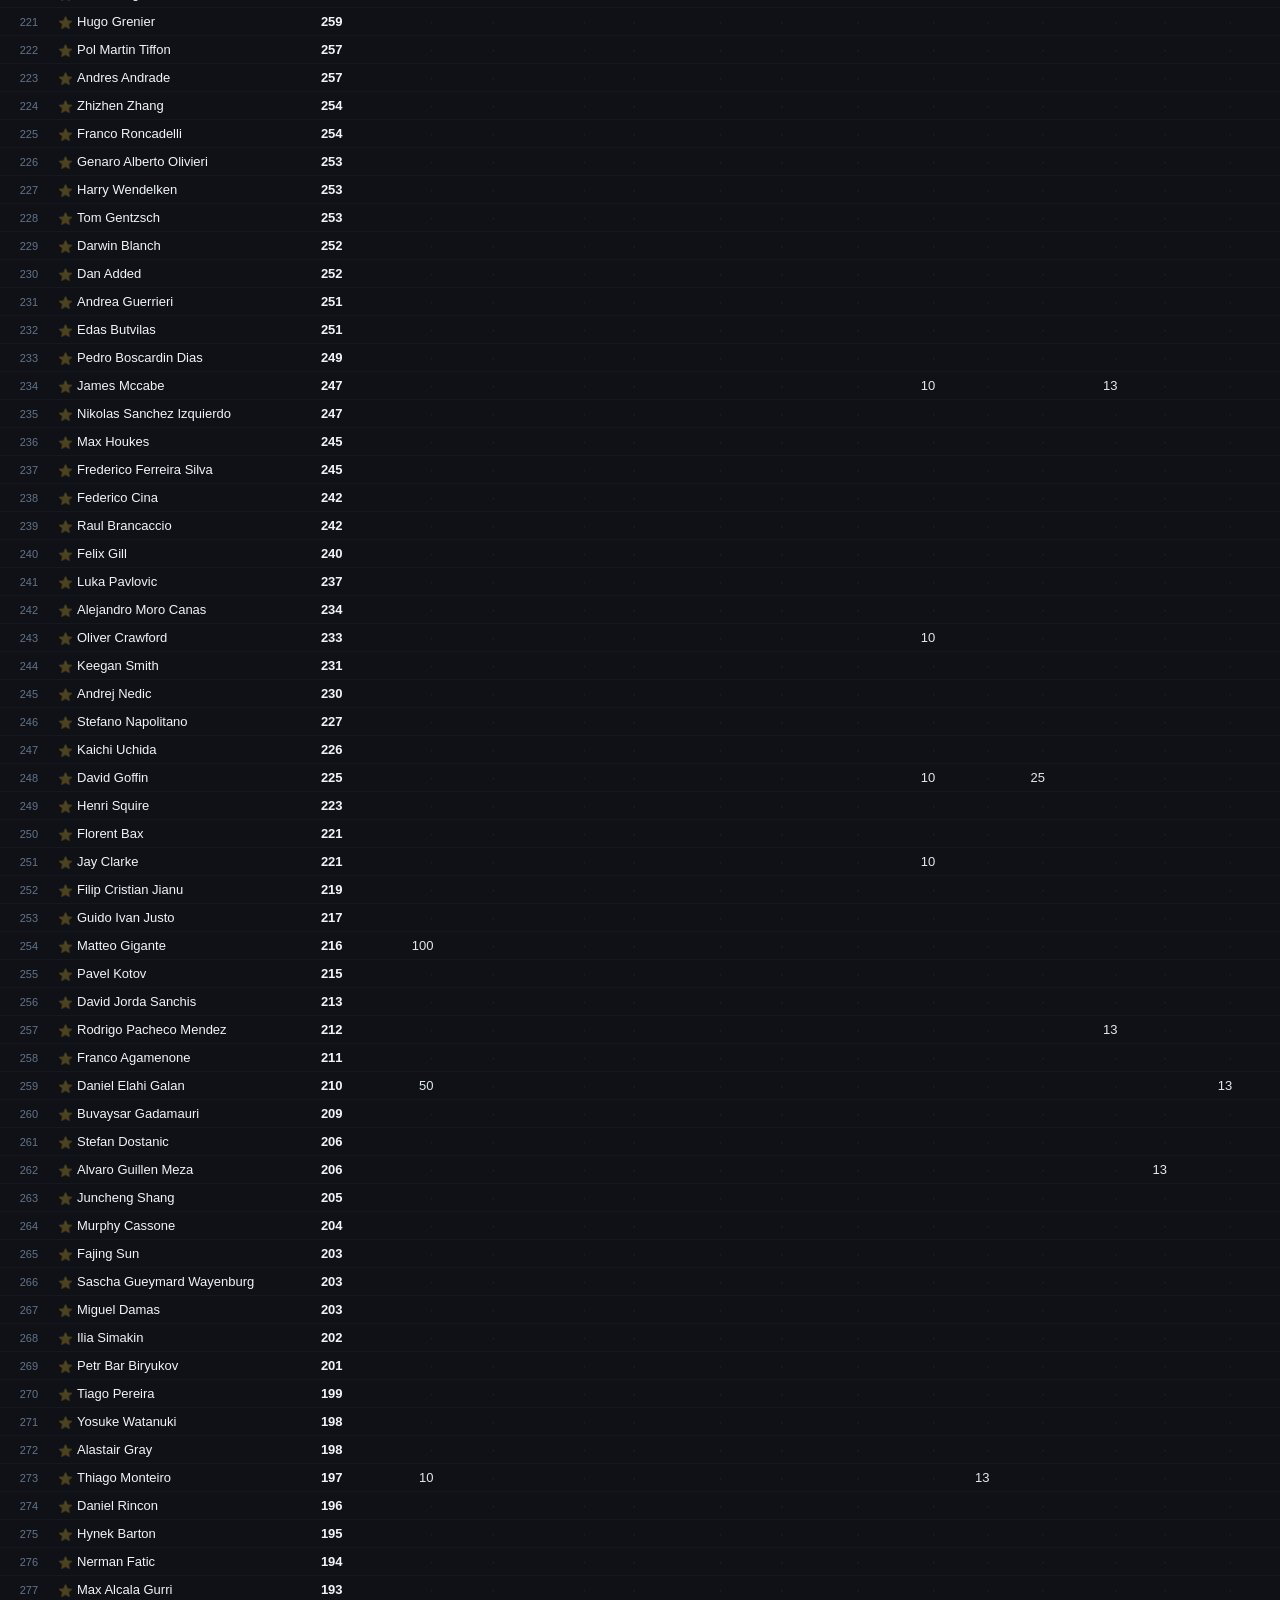
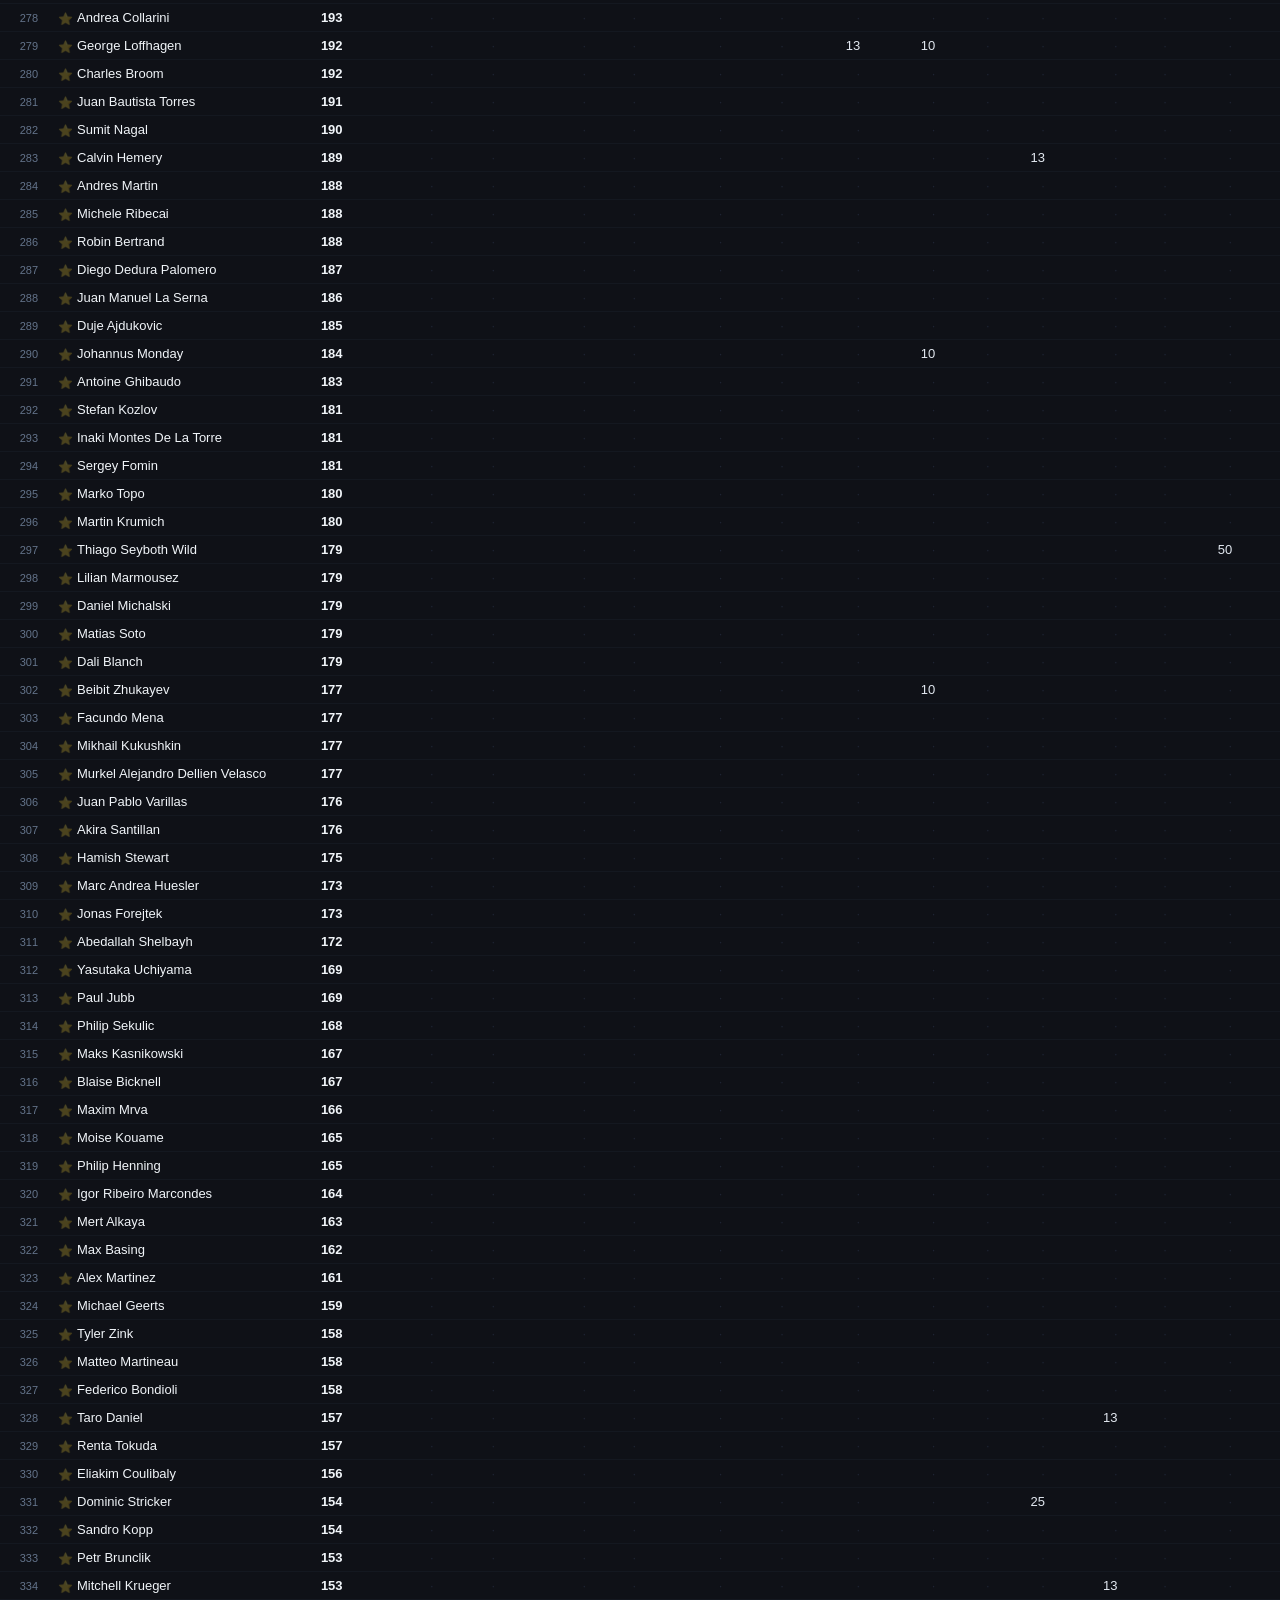
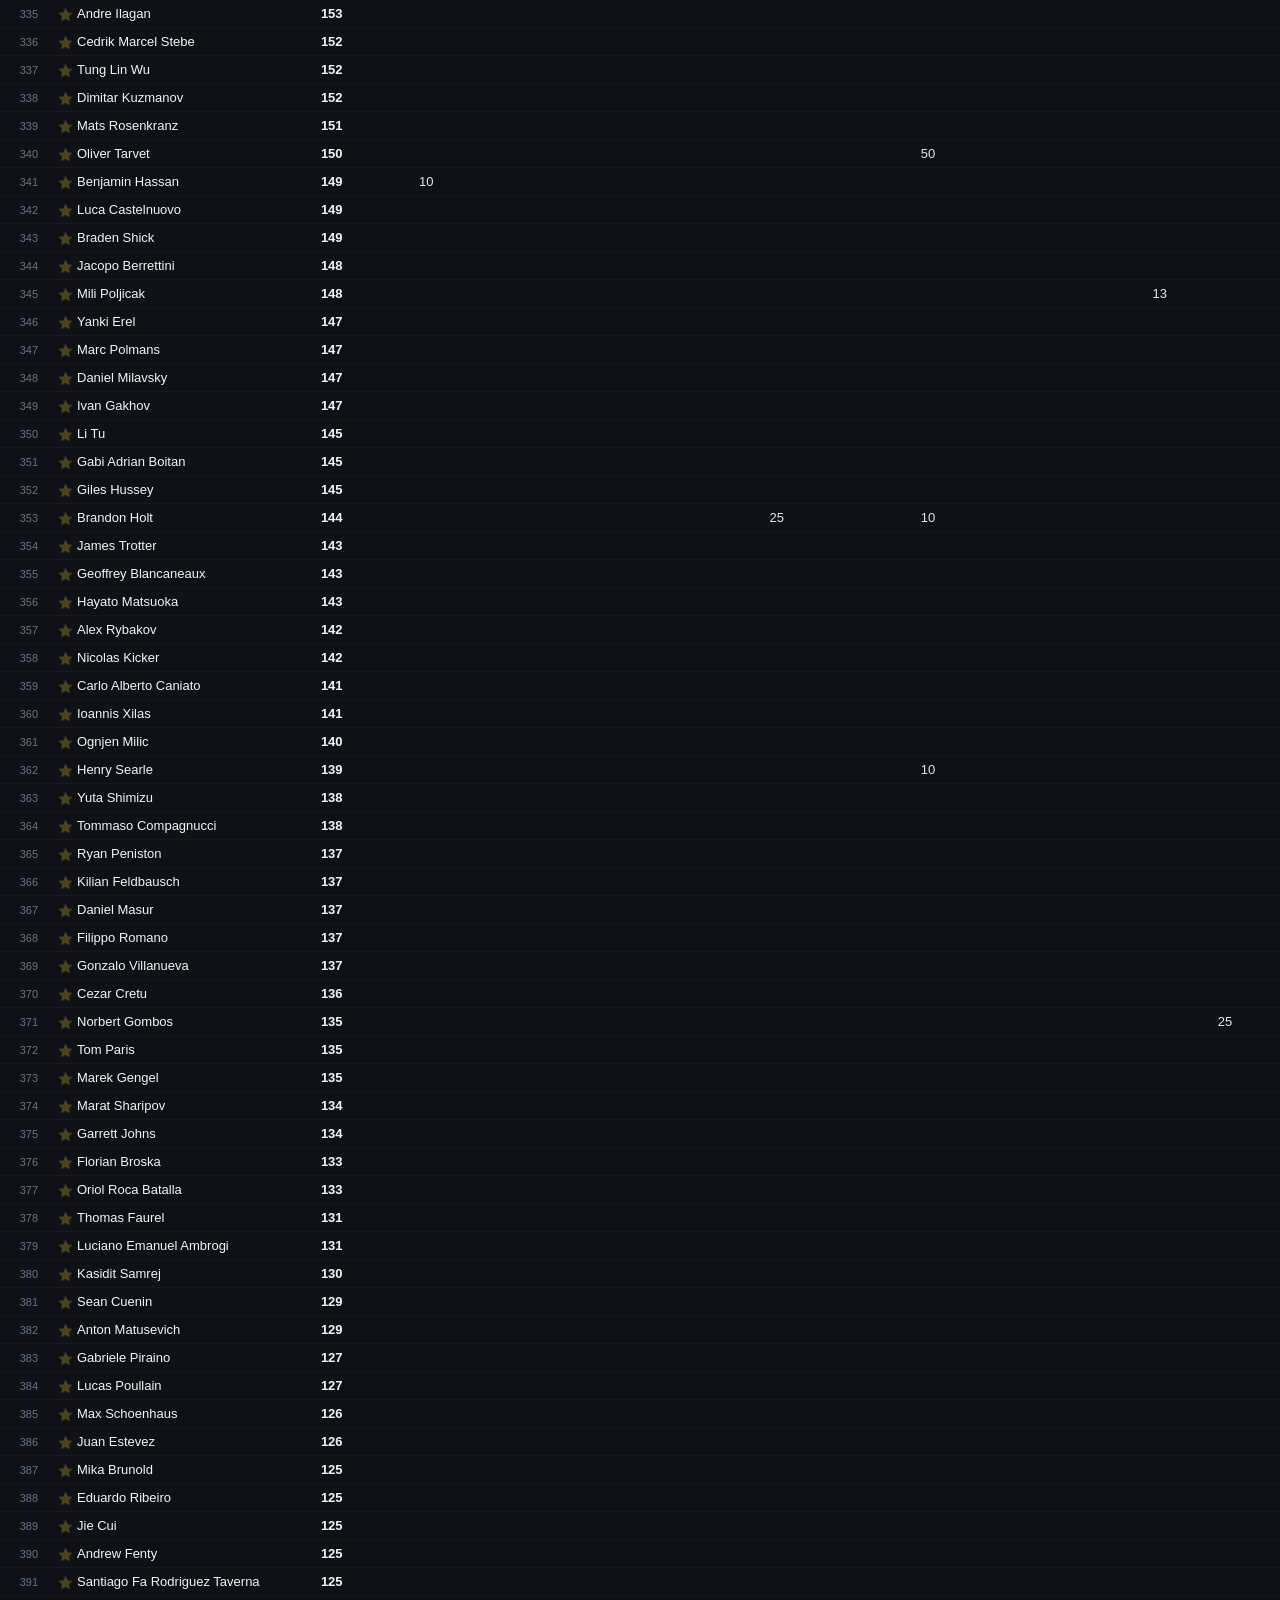
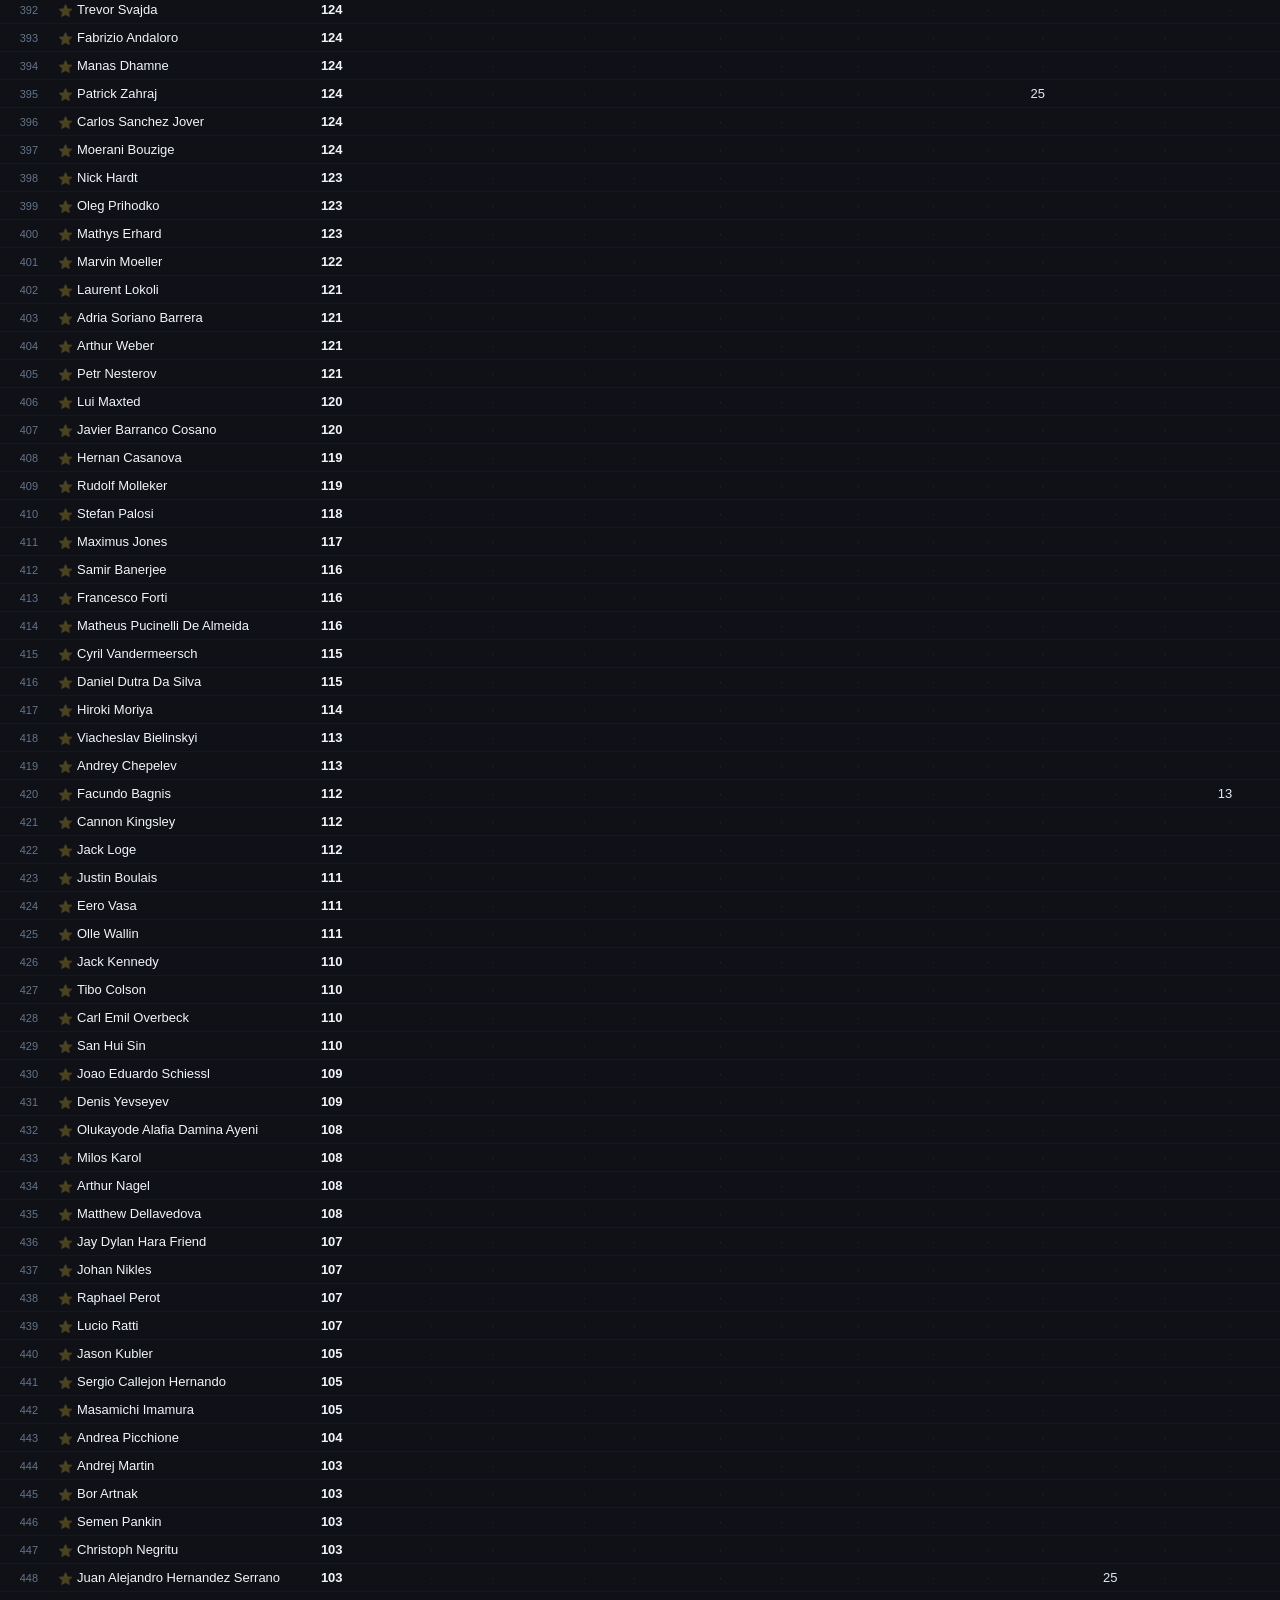
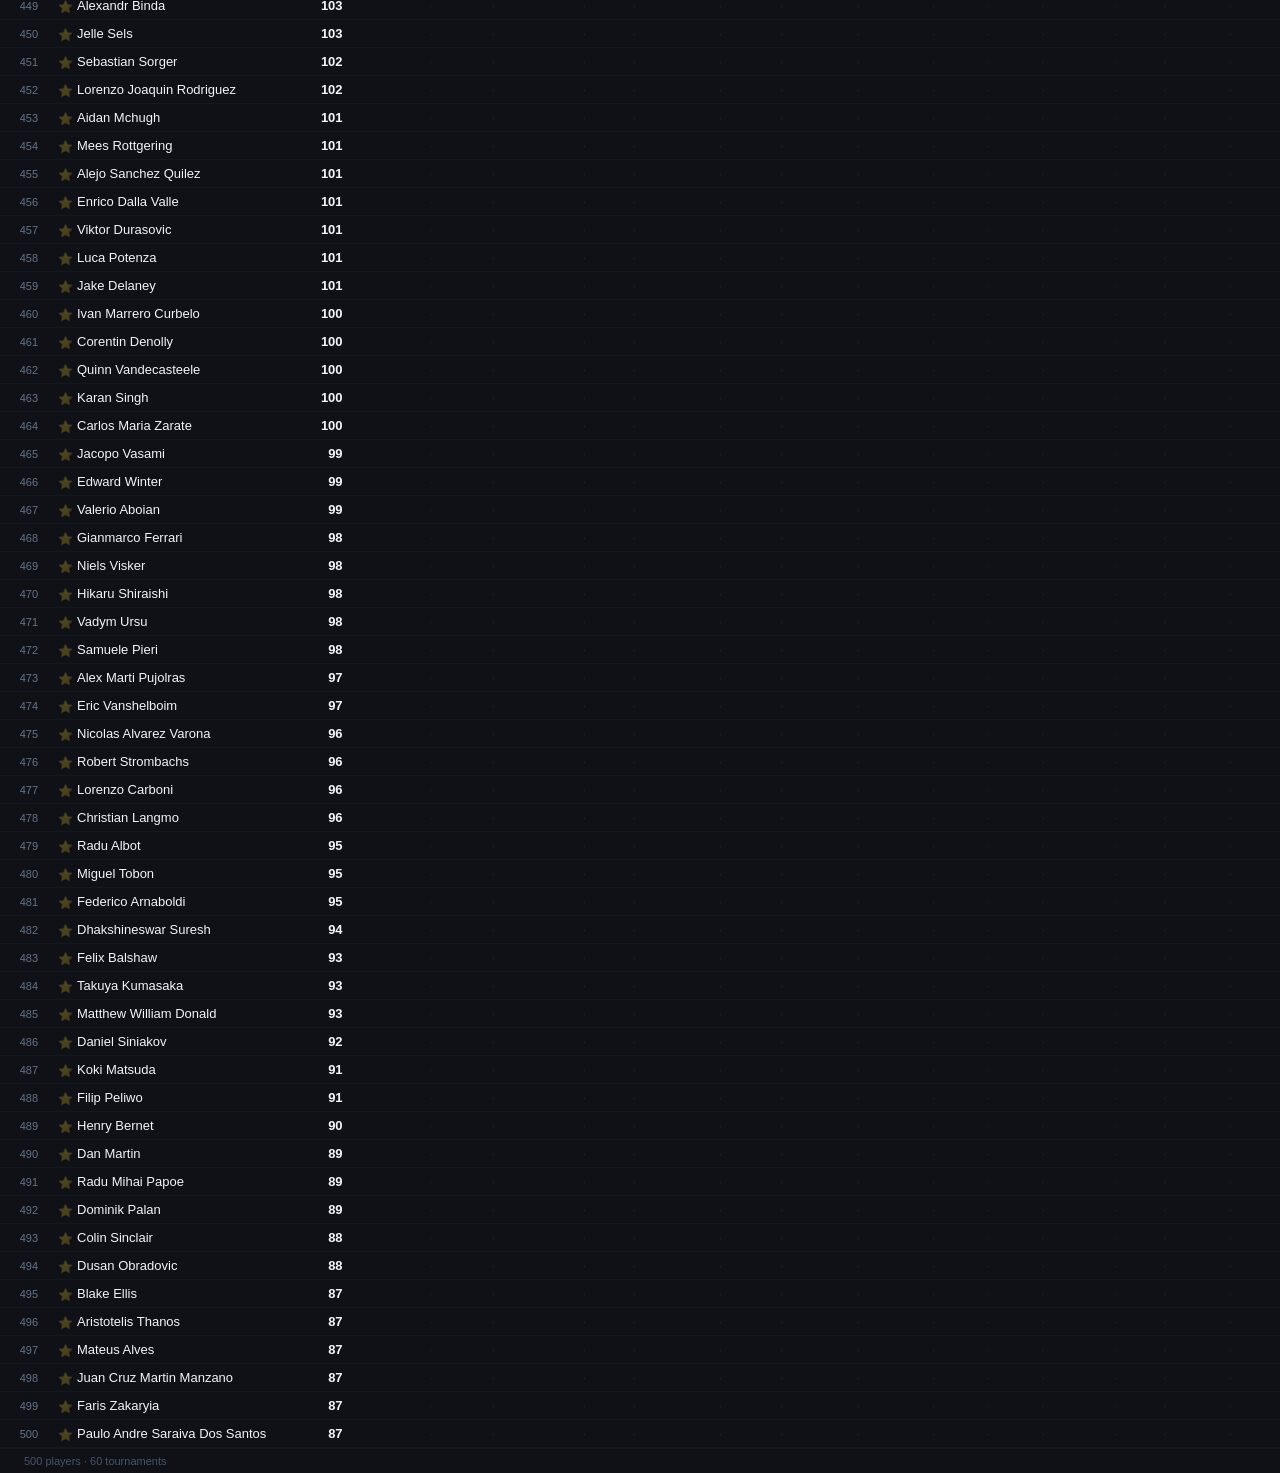
==== commit 8fac7c17: "Add ATP/WTA site switcher pill to header Adds a pill toggle (top-right of header) showing the curren" ====
--- a/index.html
+++ b/index.html
@@ -4,10 +4,11 @@
   <meta charset="UTF-8" />
   <meta name="viewport" content="width=device-width, initial-scale=1.0" />
   <title>ATP Rankings Points Tracker</title>
-  <link rel="stylesheet" href="style.css?v=3" />
+  <link rel="stylesheet" href="style.css?v=5" />
 </head>
 <body>
   <header>
+    <div class="site-switch-bar"></div>
     <h1>ATP Rankings Points Tracker</h1>
     <p id="meta"></p>
     <nav class="page-nav">
@@ -95,6 +96,6 @@
   </div>
 
   <div id="tourney-tooltip" class="tourney-tooltip"></div>
-  <script src="app.js?v=3"></script>
+  <script src="app.js?v=5"></script>
 </body>
 </html>
--- a/style.css
+++ b/style.css
@@ -10,9 +10,38 @@
 
 /* ── Header ── */
 header {
+  position: relative;
   padding: 20px 24px 12px;
   border-bottom: 1px solid #1e2433;
 }
+
+/* ── Site switch bar ── */
+.site-switch-bar {
+  position: absolute;
+  top: 20px; right: 24px;
+  display: flex;
+  border: 1px solid #2a3347;
+  border-radius: 8px;
+  overflow: hidden;
+}
+.site-switch-bar .tour-label,
+.site-switch-bar a {
+  padding: 6px 16px;
+  font-size: 12px; font-weight: 700;
+  letter-spacing: 0.05em;
+  text-decoration: none;
+}
+.site-switch-bar .tour-label {
+  background: #1e3a5f;
+  border-right: 1px solid #2a3347;
+  color: #93c5fd;
+}
+.site-switch-bar a {
+  color: #64748b;
+  background: transparent;
+  transition: color .15s, background .15s;
+}
+.site-switch-bar a:hover { color: #93c5fd; background: #0d1928; }
 
 /* ── Page nav (Table / Visualize) ── */
 .page-nav { display:flex; gap:8px; margin-top:14px; }
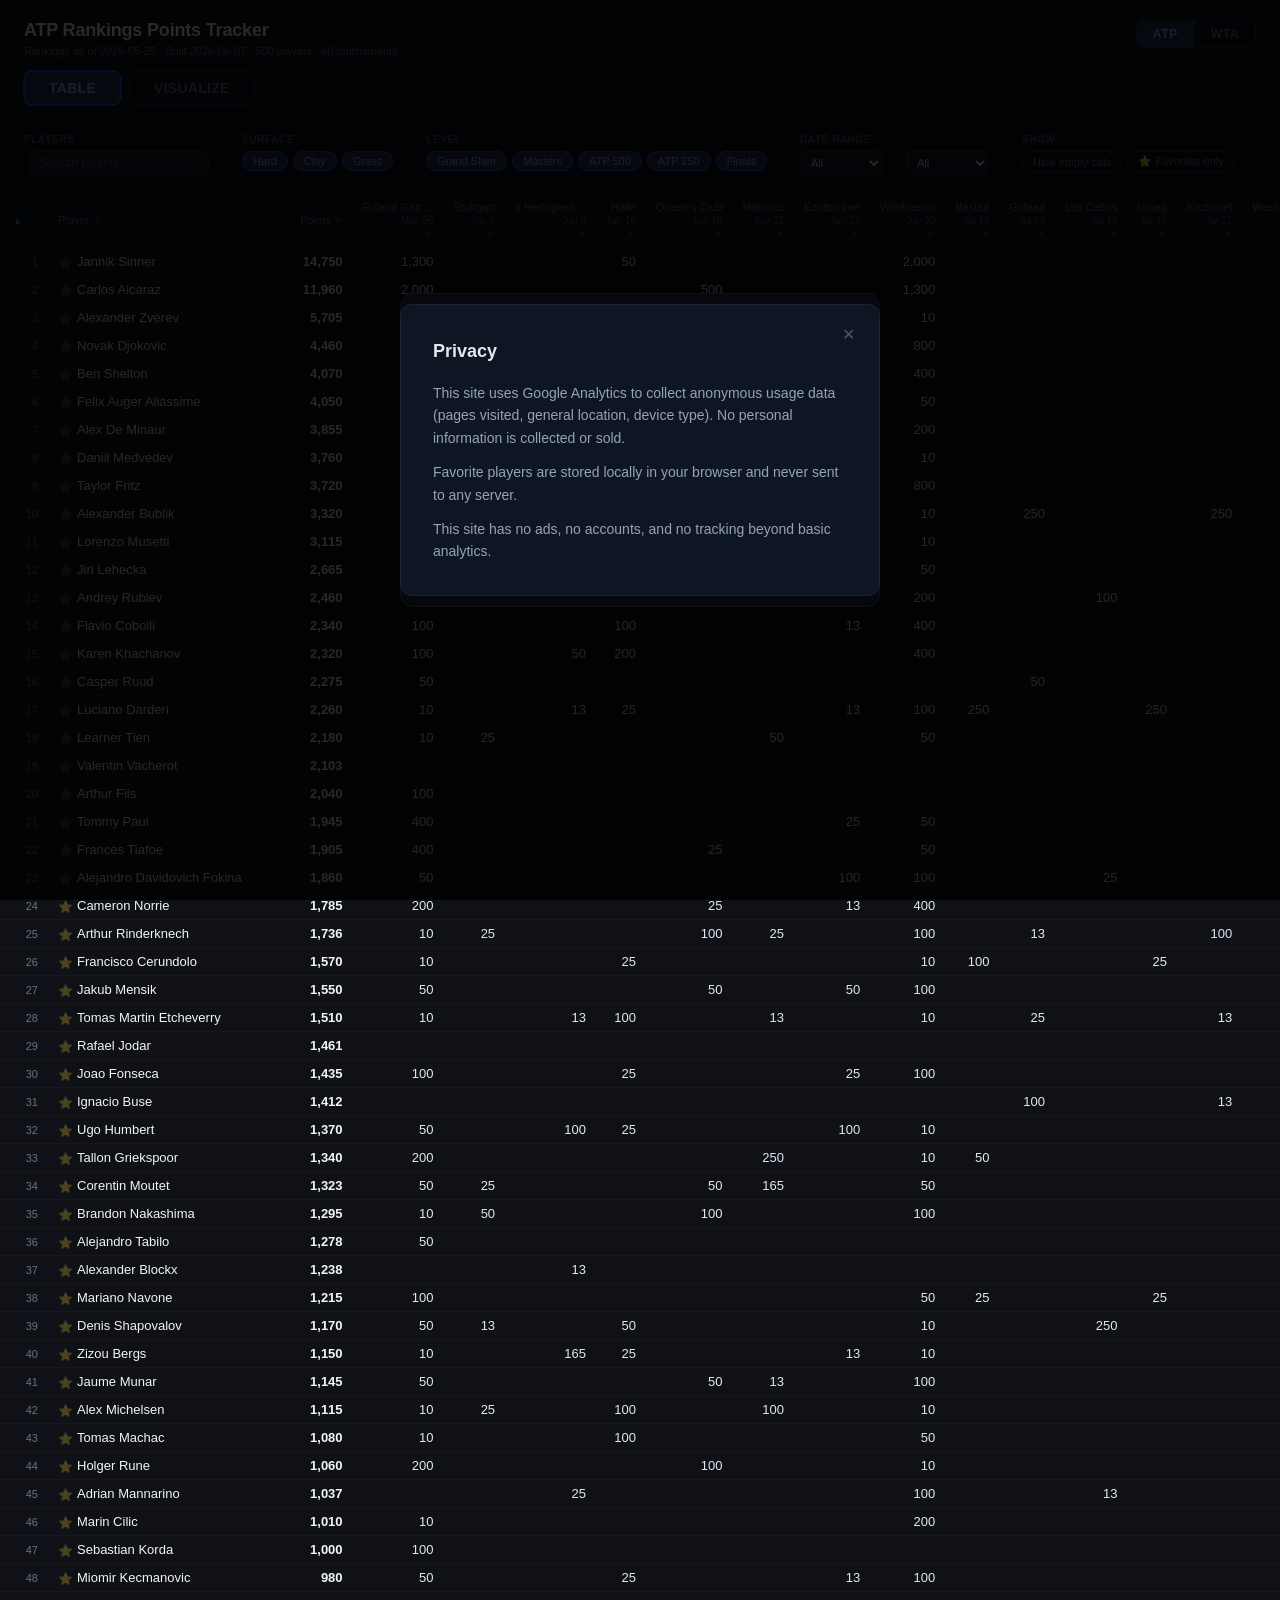
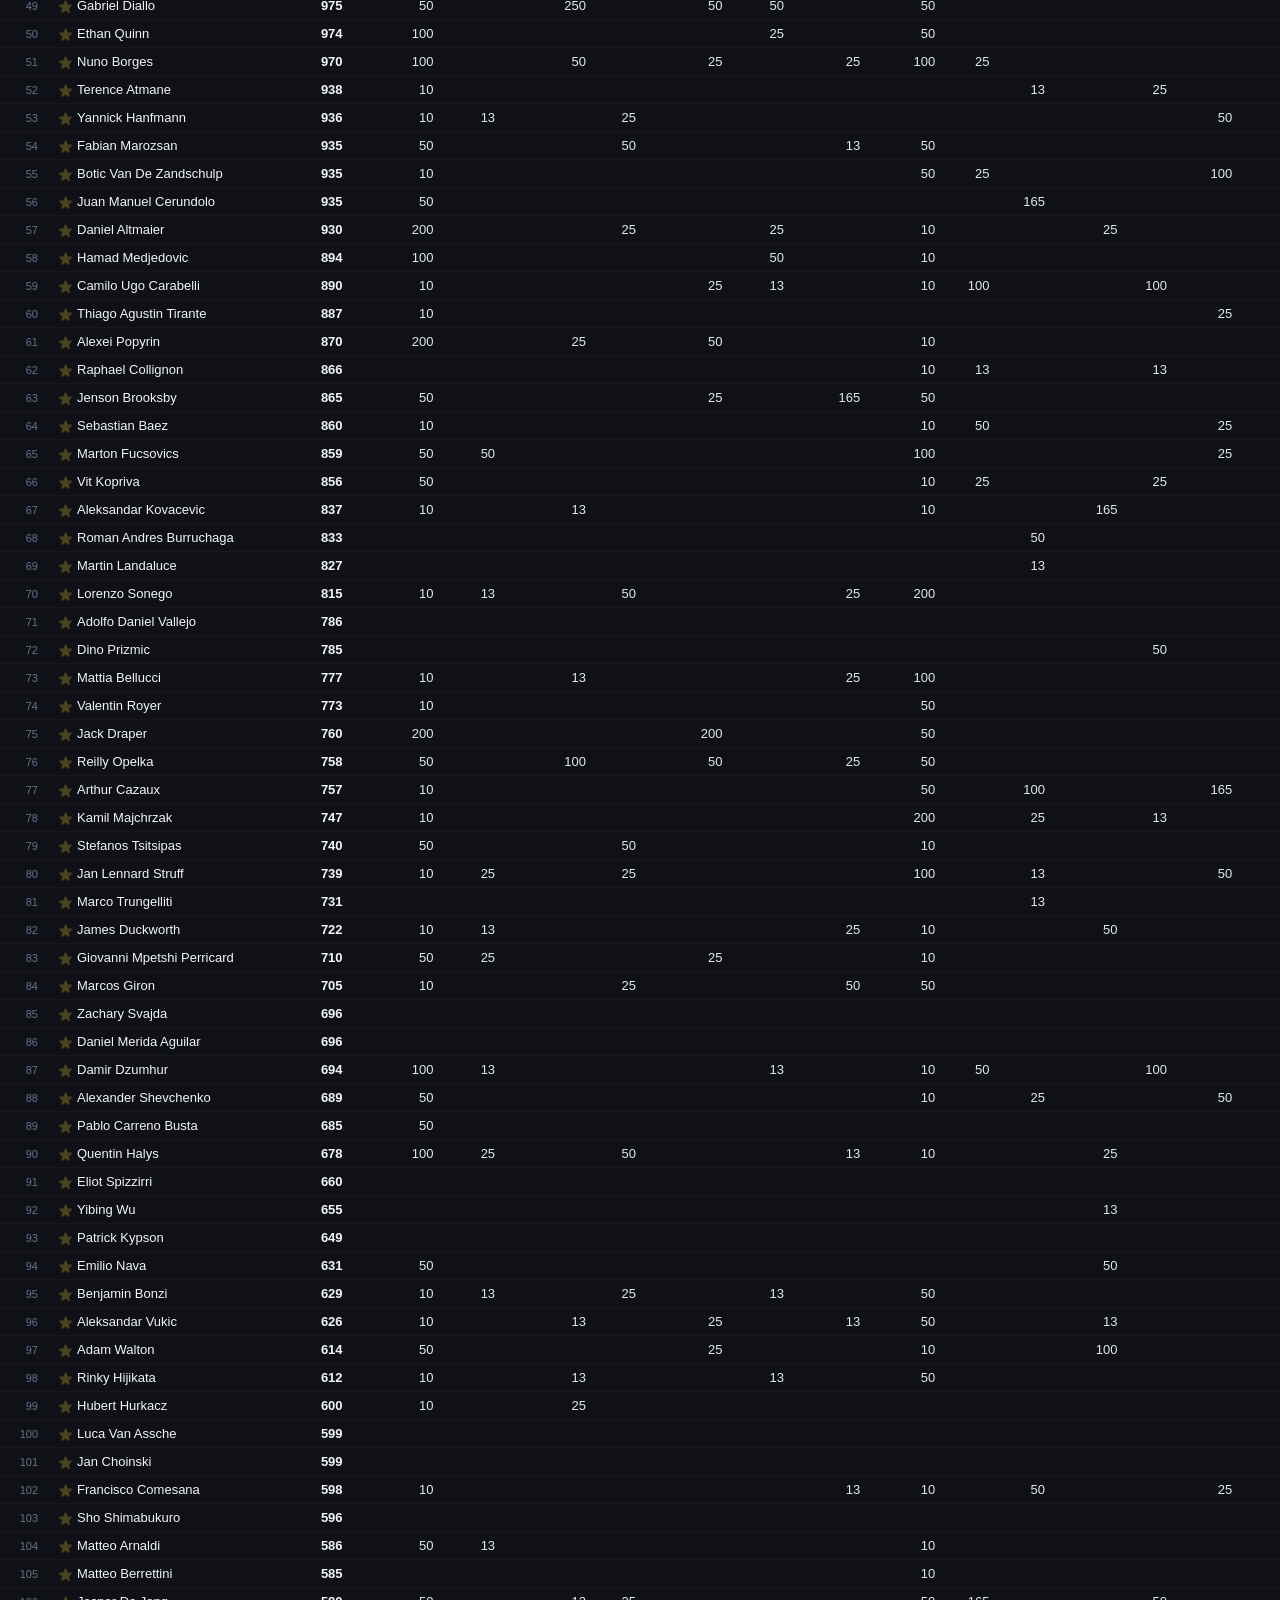
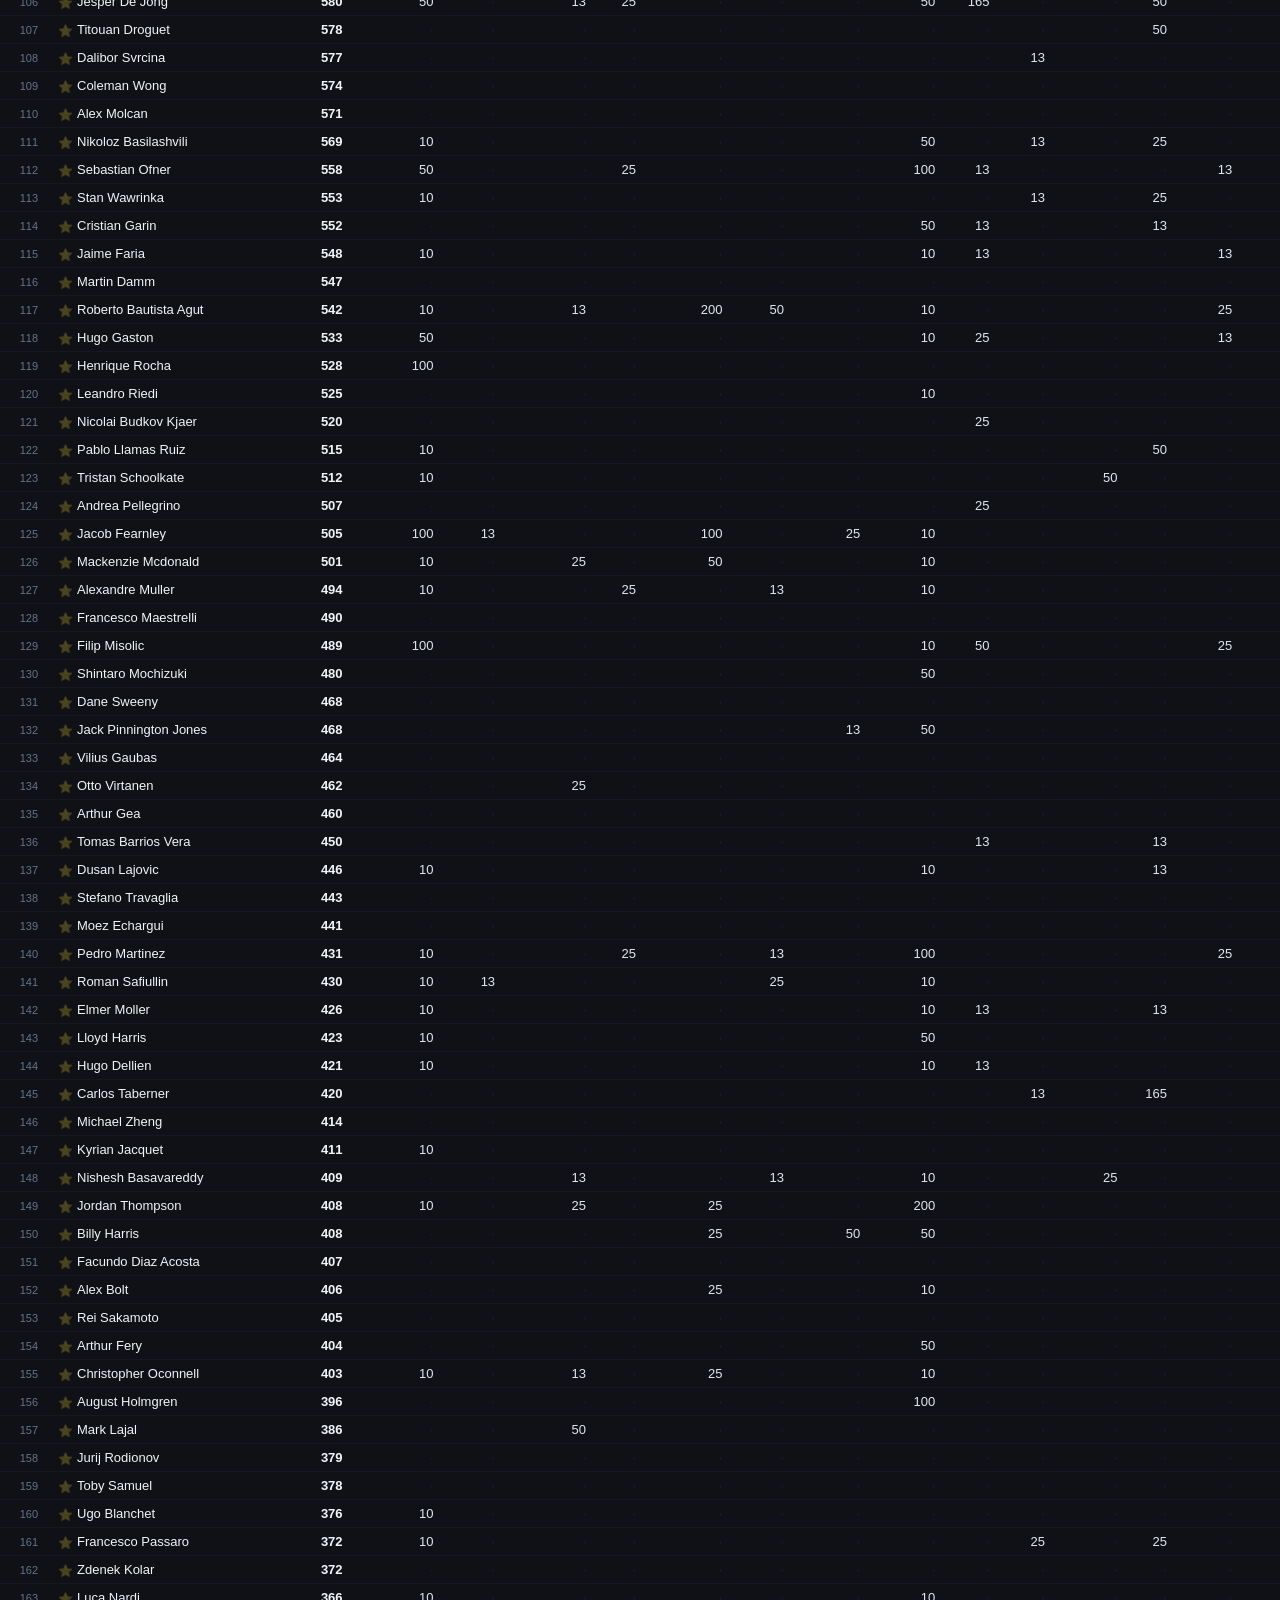
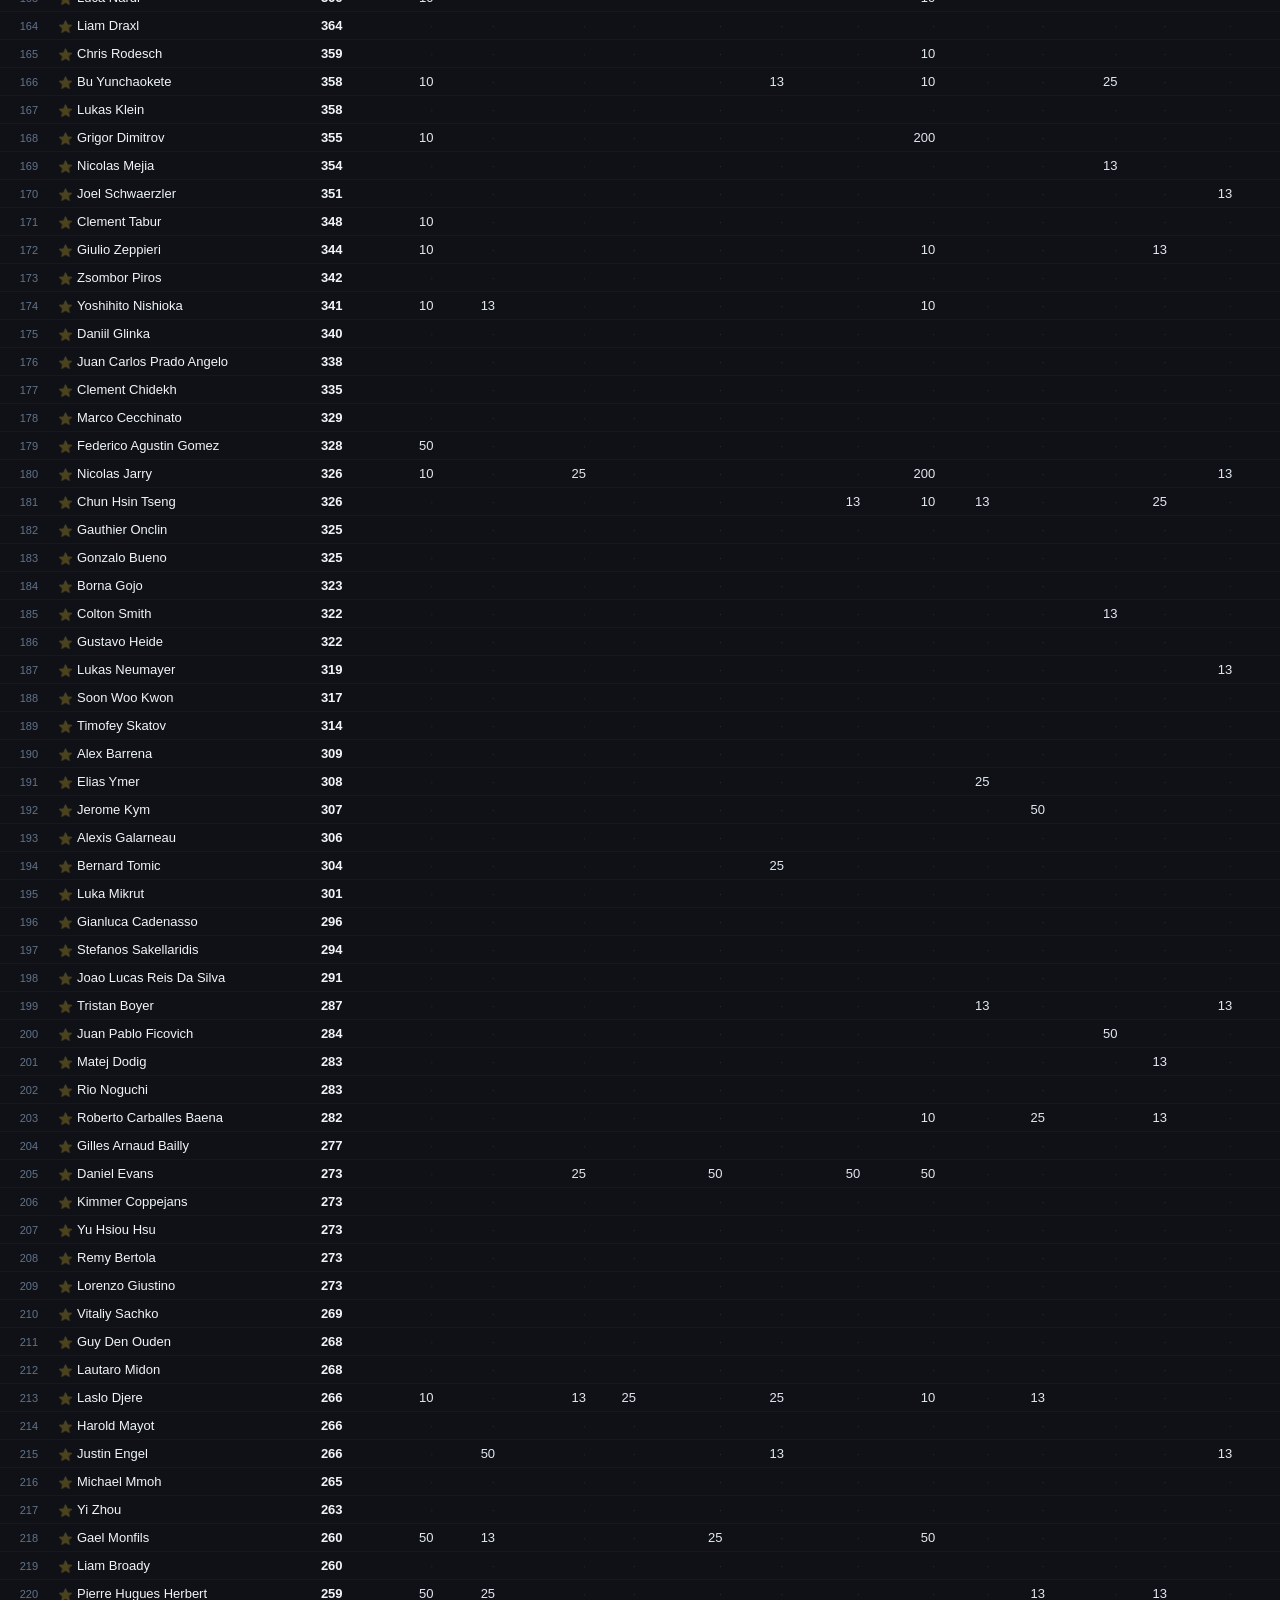
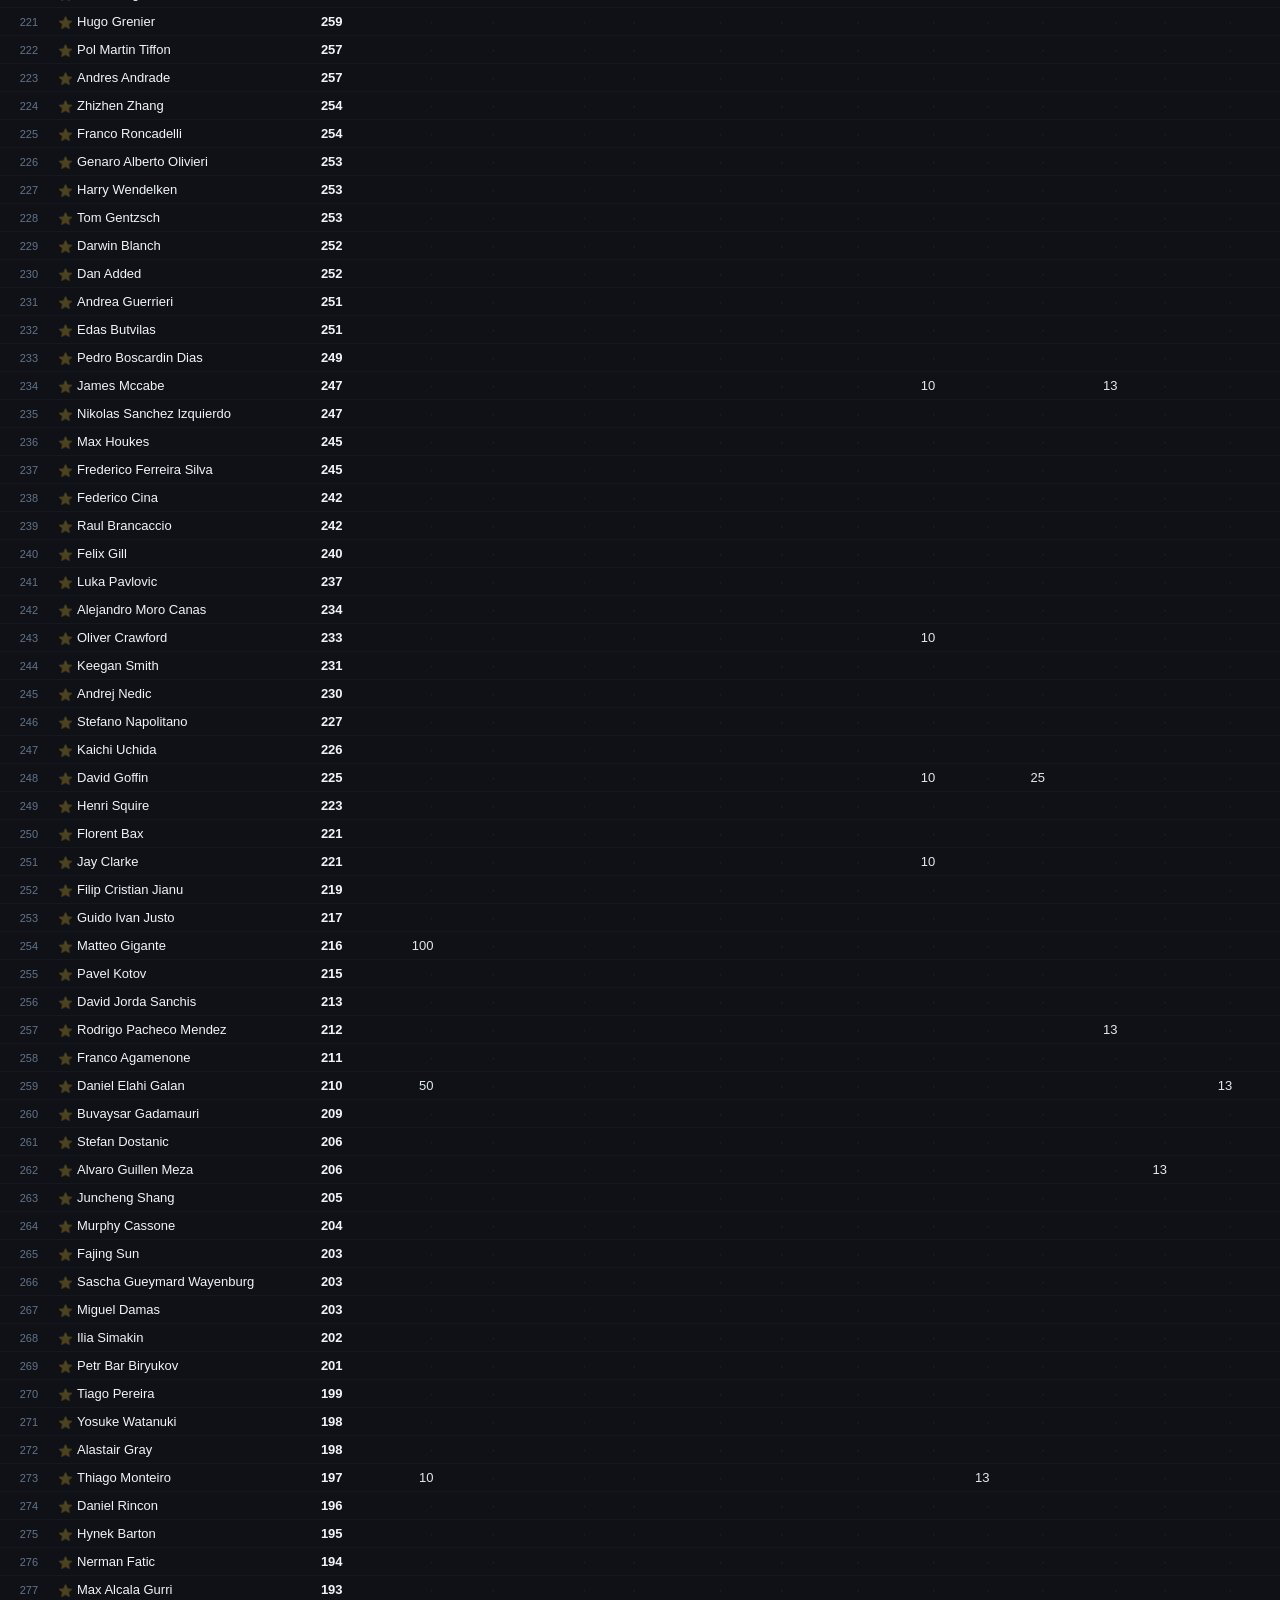
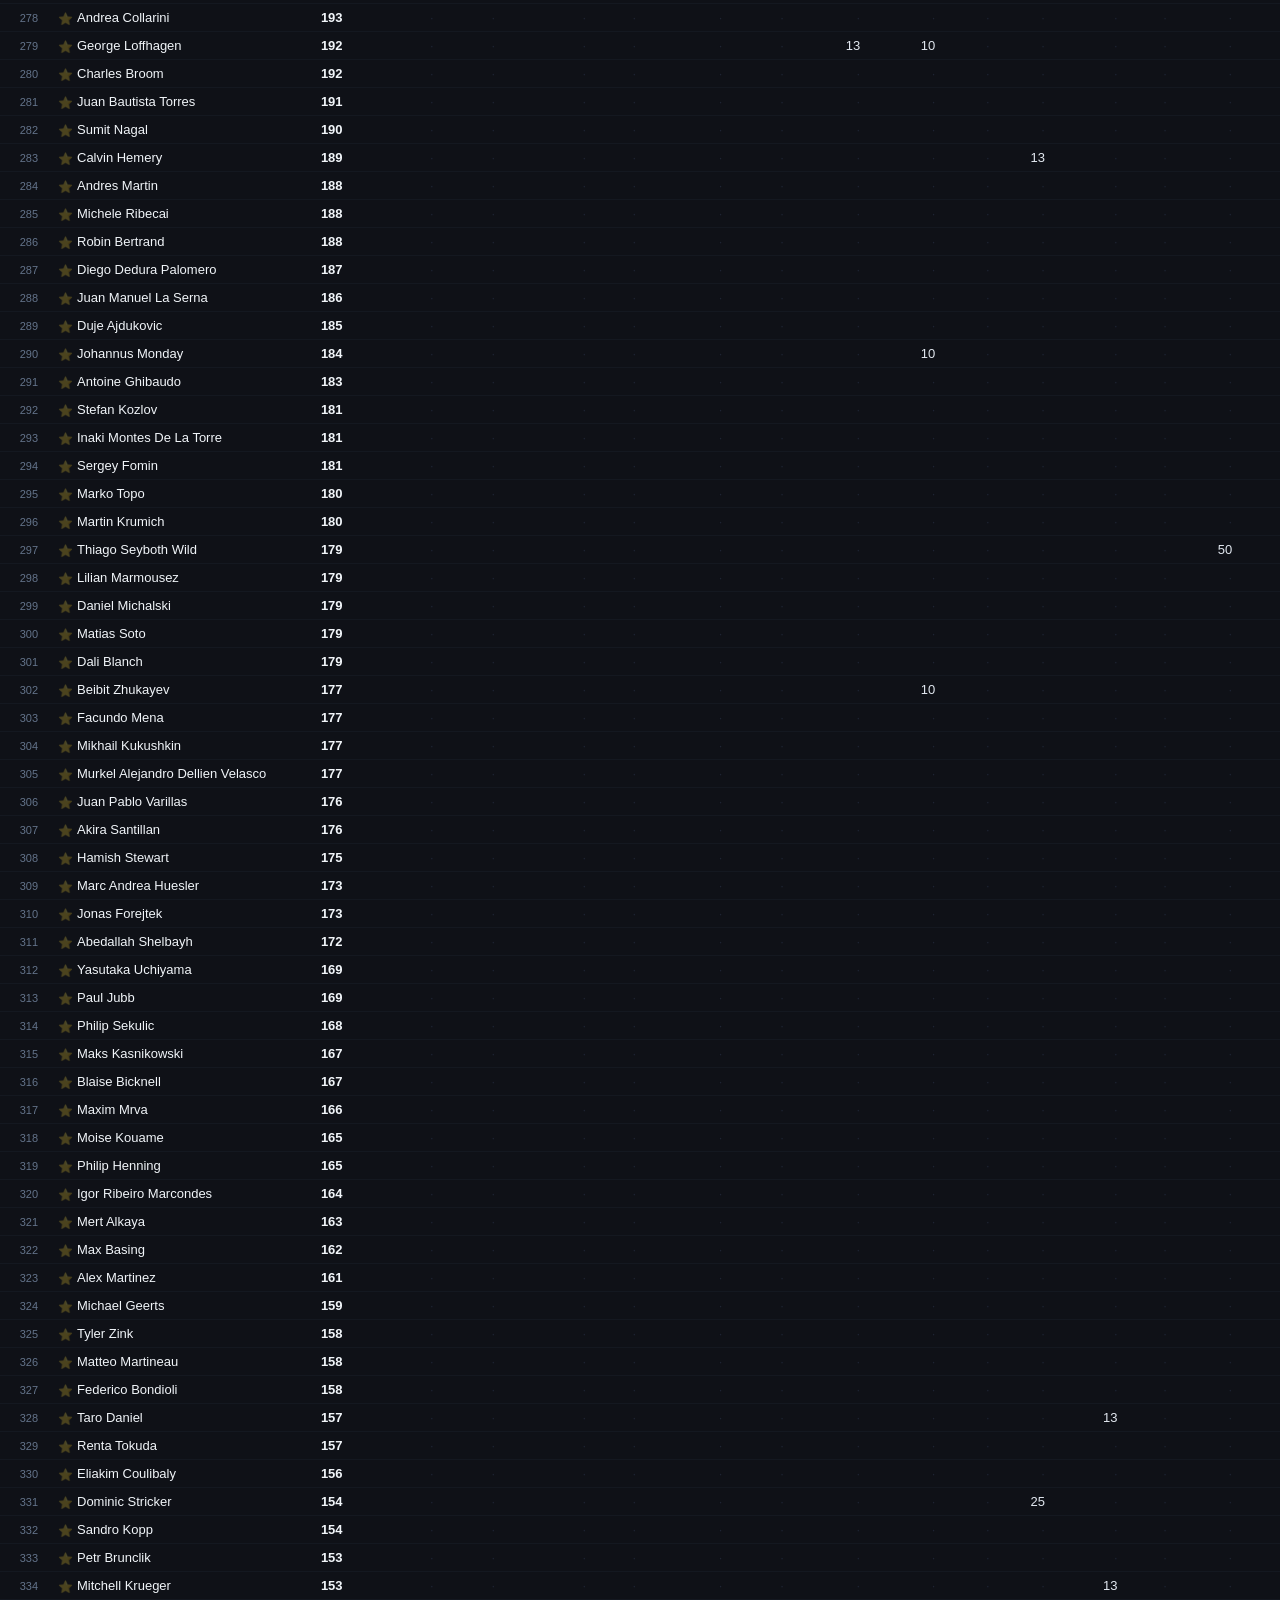
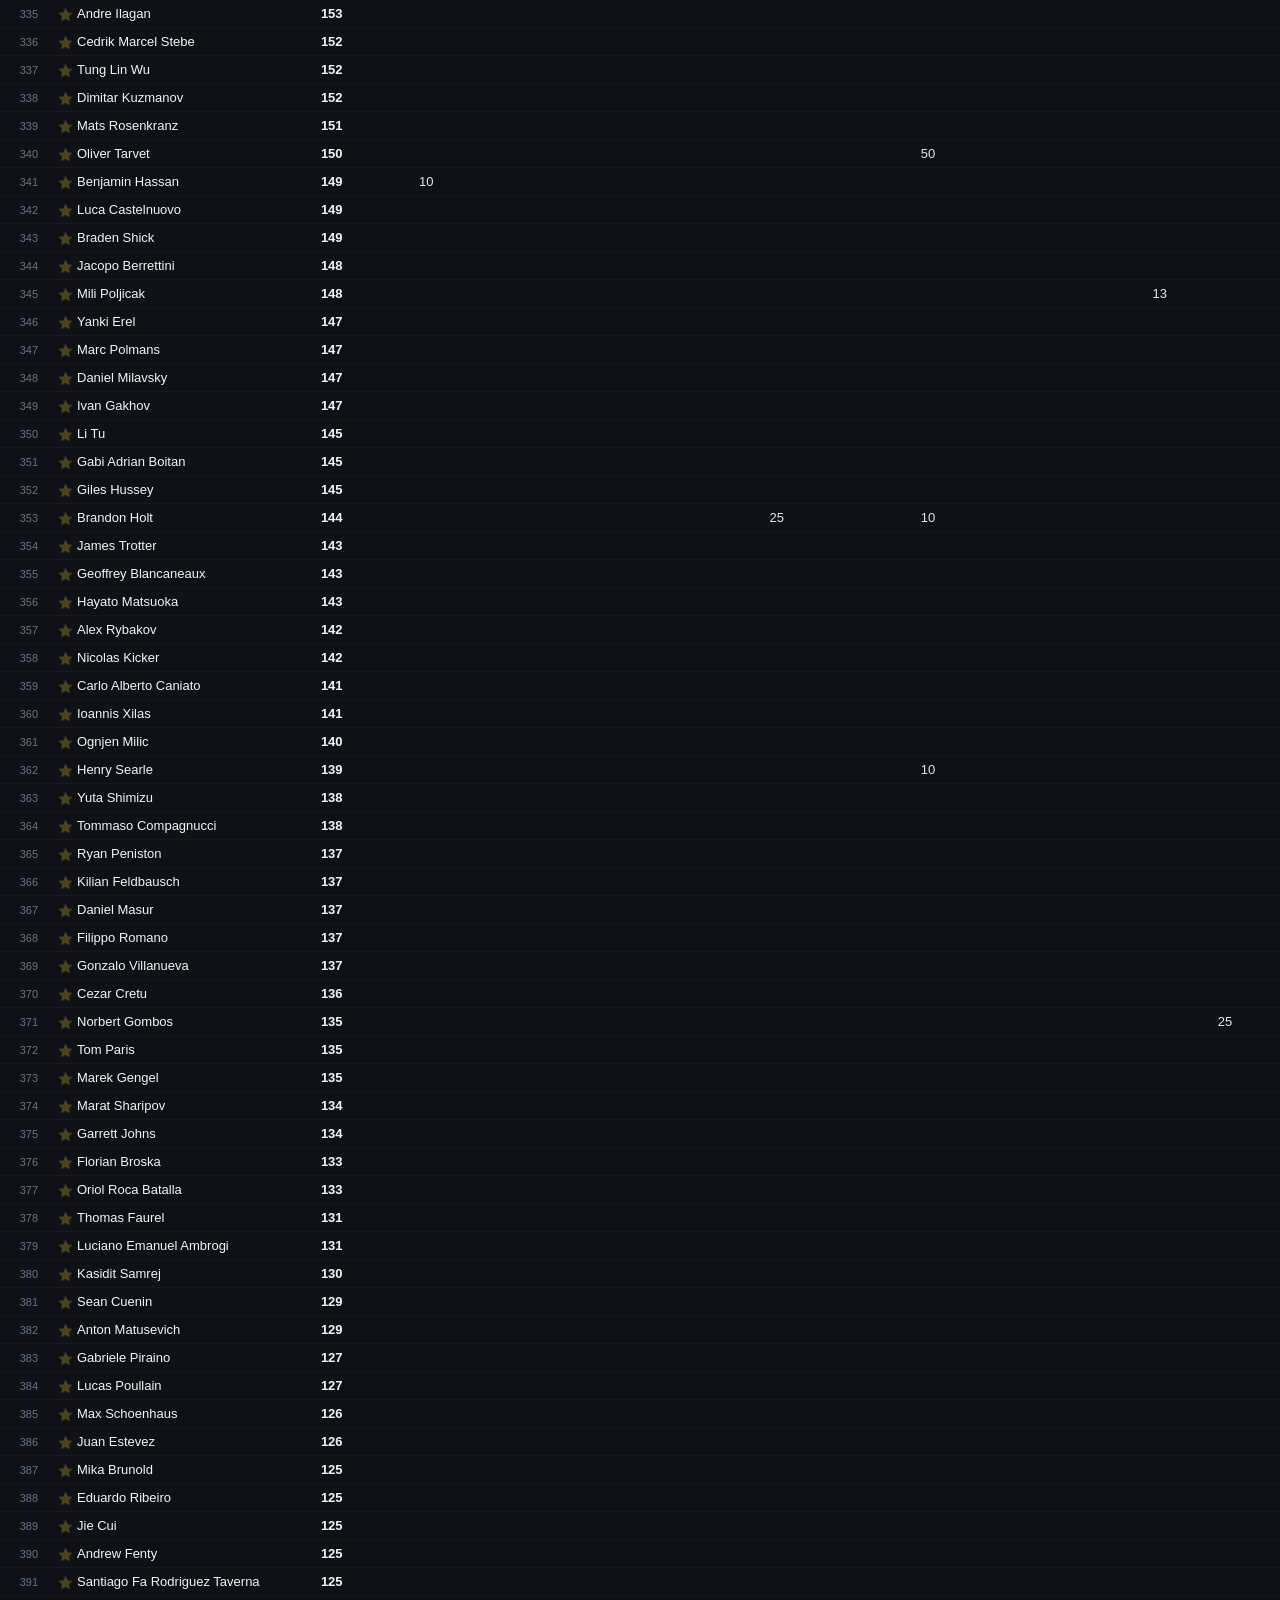
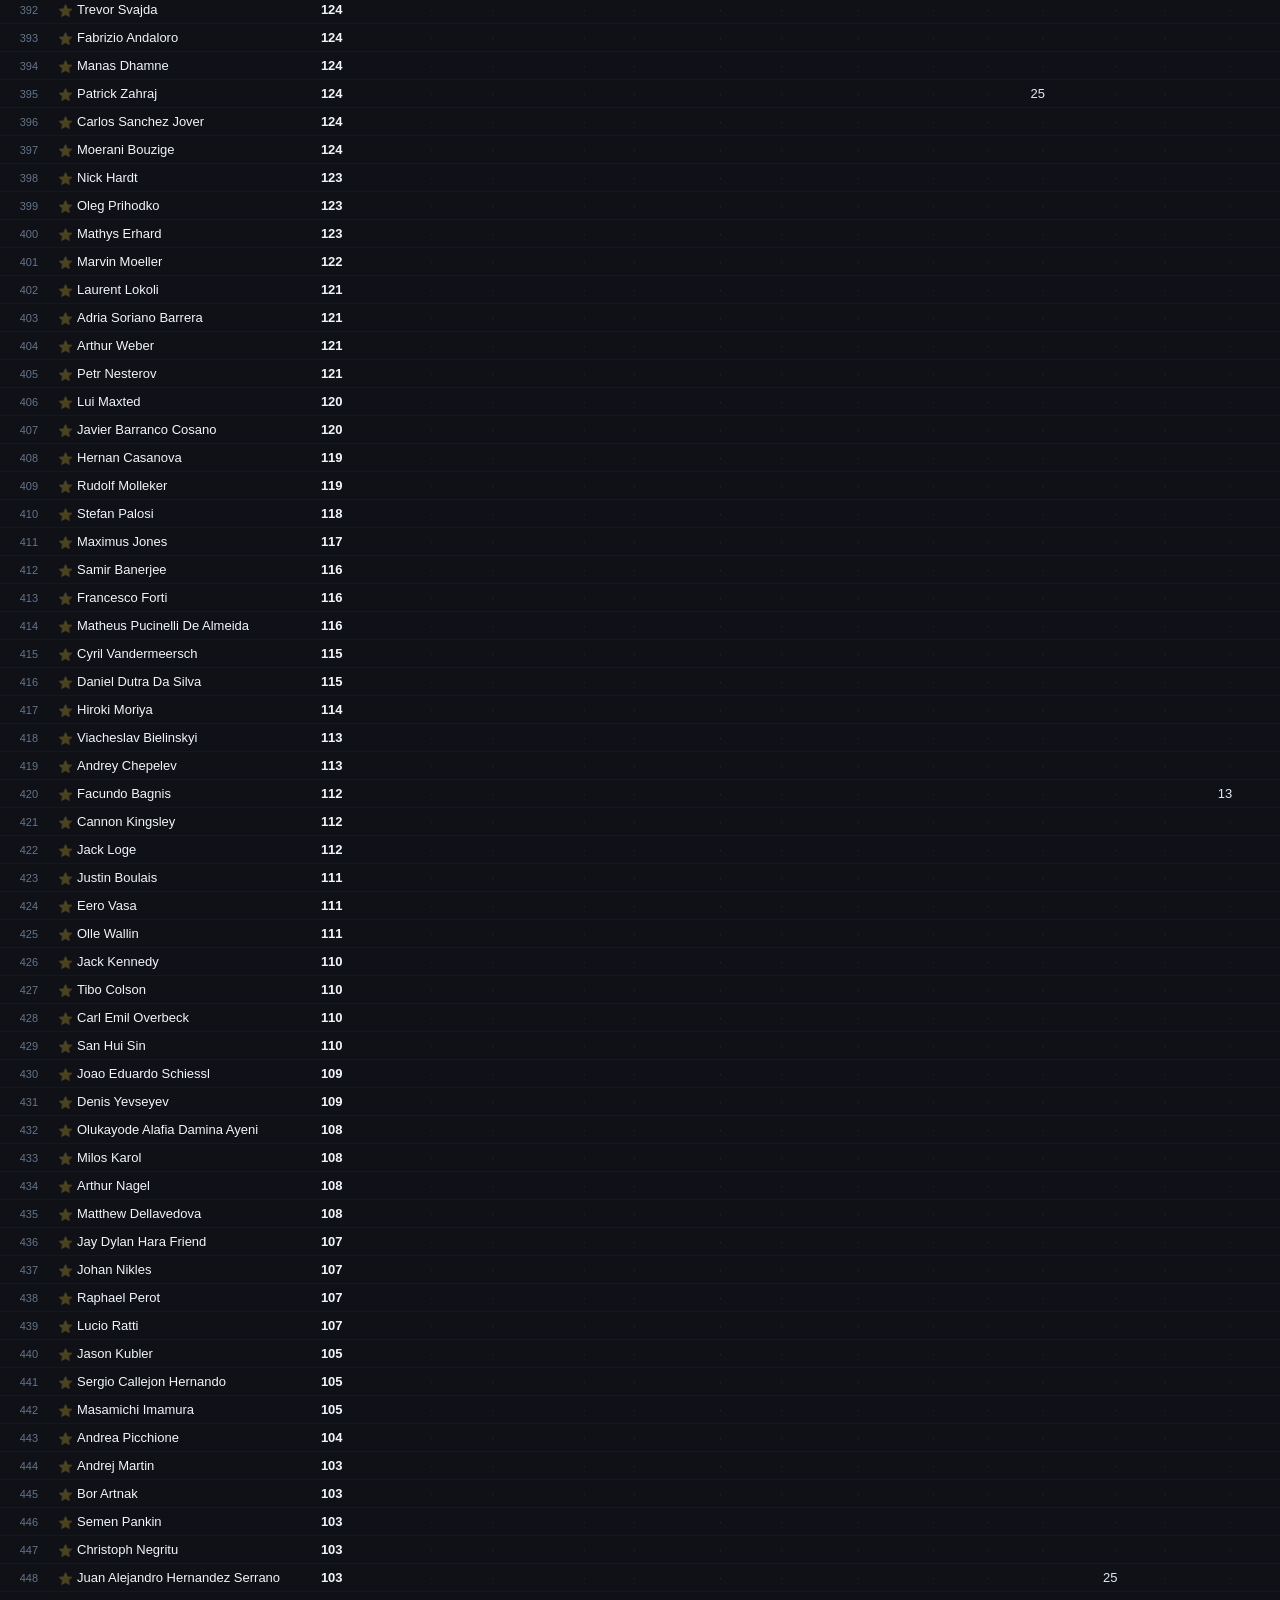
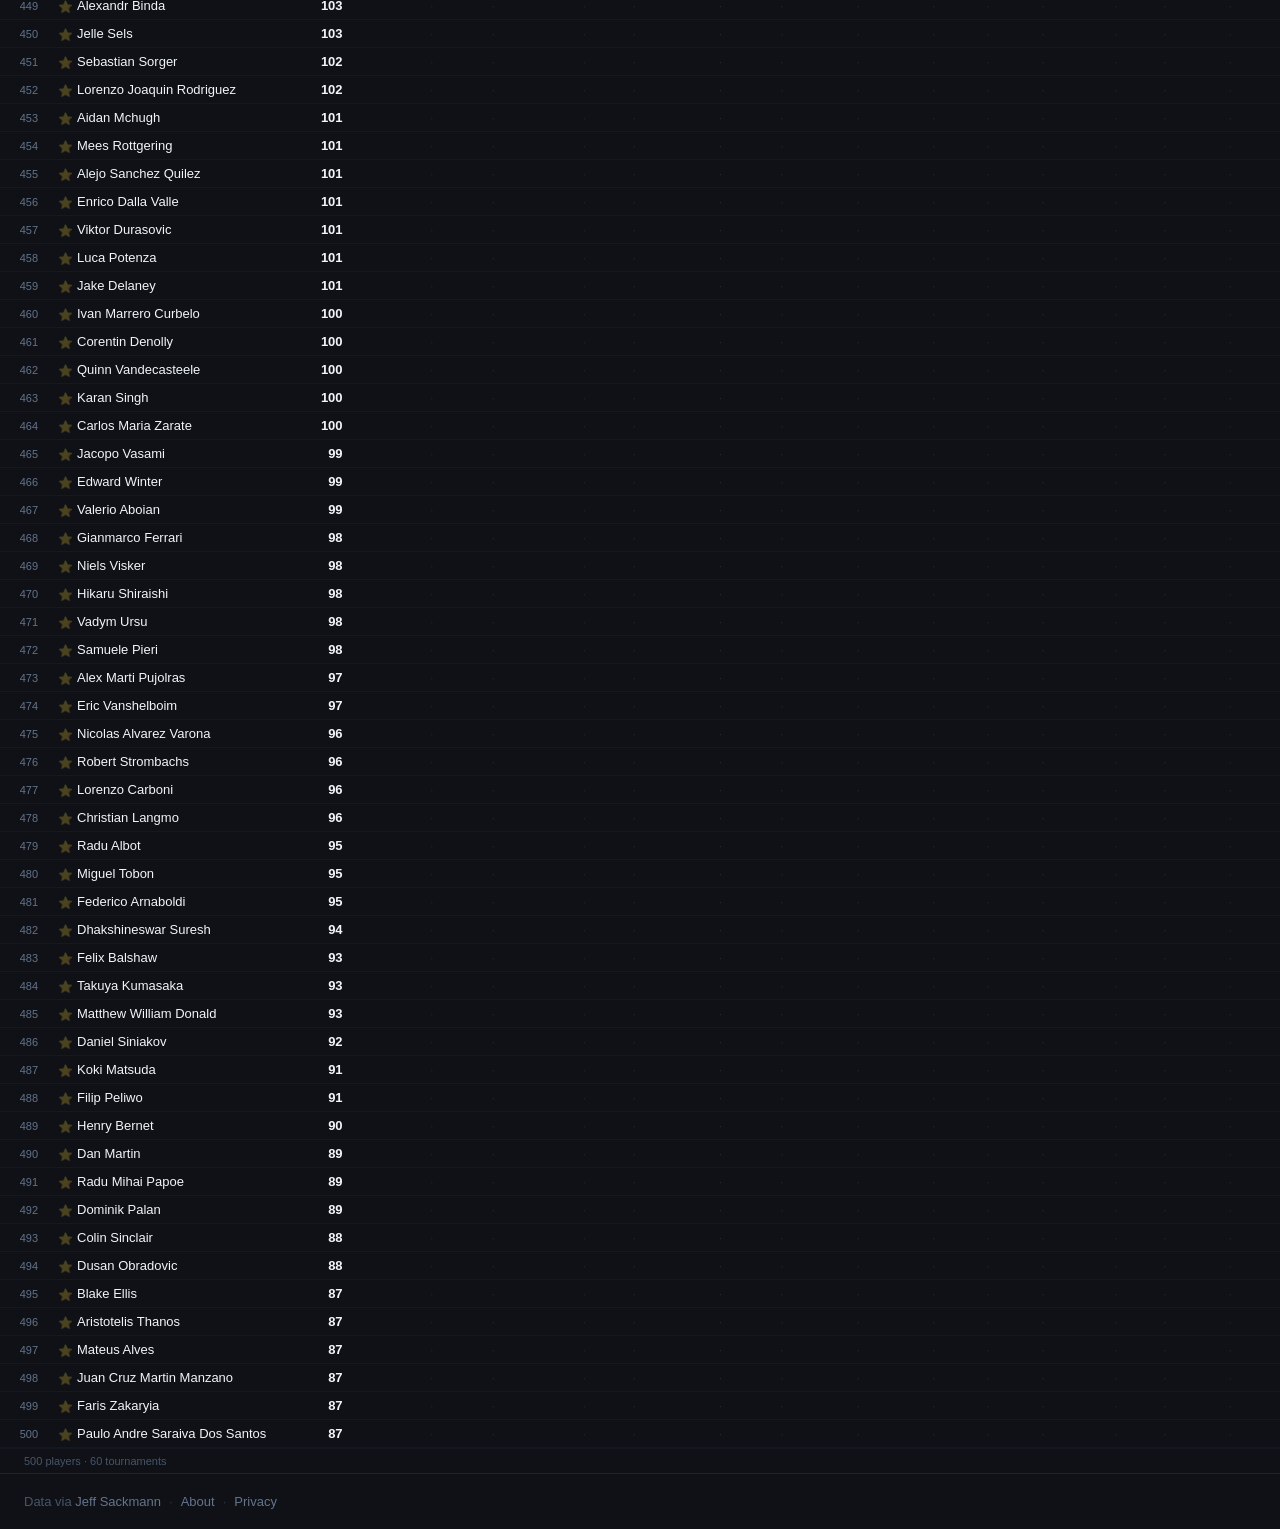
==== commit f73c65ce: "Add footer, About/Privacy modals, and Google Analytics - Footer with data attribution (Jeff Sackmann" ====
--- a/index.html
+++ b/index.html
@@ -4,7 +4,15 @@
   <meta charset="UTF-8" />
   <meta name="viewport" content="width=device-width, initial-scale=1.0" />
   <title>ATP Rankings Points Tracker</title>
-  <link rel="stylesheet" href="style.css?v=5" />
+  <link rel="stylesheet" href="style.css?v=6" />
+  <!-- Google tag (gtag.js) -->
+  <script async src="https://www.googletagmanager.com/gtag/js?id=G-VNQ86Y655V"></script>
+  <script>
+    window.dataLayer = window.dataLayer || [];
+    function gtag(){dataLayer.push(arguments);}
+    gtag('js', new Date());
+    gtag('config', 'G-VNQ86Y655V');
+  </script>
 </head>
 <body>
   <header>
@@ -96,6 +104,37 @@
   </div>
 
   <div id="tourney-tooltip" class="tourney-tooltip"></div>
-  <script src="app.js?v=5"></script>
+
+  <footer>
+    <span>Data via <a href="https://github.com/JeffSackmann" target="_blank" rel="noopener">Jeff Sackmann</a></span>
+    <span class="footer-sep">·</span>
+    <button class="footer-link" id="btn-about">About</button>
+    <span class="footer-sep">·</span>
+    <button class="footer-link" id="btn-privacy">Privacy</button>
+  </footer>
+
+  <!-- About modal -->
+  <div class="modal-backdrop" id="modal-about" hidden>
+    <div class="modal">
+      <button class="modal-close" data-close="modal-about">✕</button>
+      <h2>About</h2>
+      <p>ATP Rankings Points Tracker breaks down each player's ranking points by tournament, so you can see exactly where their points come from and how filters like surface or date range affect their standing.</p>
+      <p>Point totals are sourced from the official ATP rankings. Tournament-level breakdowns are calculated from match results in <a href="https://github.com/JeffSackmann/tennis_atp" target="_blank" rel="noopener">Jeff Sackmann's tennis_atp dataset</a>, updated daily.</p>
+      <p>Sister site: <a href="https://wtapoints.com">wtapoints.com</a></p>
+    </div>
+  </div>
+
+  <!-- Privacy modal -->
+  <div class="modal-backdrop" id="modal-privacy" hidden>
+    <div class="modal">
+      <button class="modal-close" data-close="modal-privacy">✕</button>
+      <h2>Privacy</h2>
+      <p>This site uses Google Analytics to collect anonymous usage data (pages visited, general location, device type). No personal information is collected or sold.</p>
+      <p>Favorite players are stored locally in your browser and never sent to any server.</p>
+      <p>This site has no ads, no accounts, and no tracking beyond basic analytics.</p>
+    </div>
+  </div>
+
+  <script src="app.js?v=6"></script>
 </body>
 </html>
--- a/style.css
+++ b/style.css
@@ -445,3 +445,60 @@
   font-size: 9px;
 }
 th.sorted .sort-arrow { opacity: 1; }
+
+/* ── Footer ── */
+footer {
+  padding: 20px 24px;
+  border-top: 1px solid #1e2433;
+  font-size: 13px;
+  color: #475569;
+  display: flex;
+  align-items: center;
+  gap: 8px;
+}
+footer a { color: #64748b; text-decoration: none; }
+footer a:hover { color: #93c5fd; }
+.footer-sep { color: #2a3347; }
+.footer-link {
+  background: none; border: none; padding: 0;
+  font-size: 13px; color: #64748b;
+  cursor: pointer; font-family: inherit;
+}
+.footer-link:hover { color: #93c5fd; }
+
+/* ── Modals ── */
+.modal-backdrop {
+  position: fixed; inset: 0;
+  background: rgba(0,0,0,.6);
+  display: flex; align-items: center; justify-content: center;
+  z-index: 1000;
+}
+.modal {
+  background: #0f1623;
+  border: 1px solid #1e2433;
+  border-radius: 12px;
+  padding: 32px;
+  max-width: 480px;
+  width: calc(100% - 48px);
+  position: relative;
+  line-height: 1.6;
+}
+.modal h2 {
+  font-size: 18px; font-weight: 700;
+  color: #e2e8f0; margin: 0 0 16px;
+}
+.modal p {
+  font-size: 14px; color: #94a3b8;
+  margin: 0 0 12px;
+}
+.modal p:last-child { margin-bottom: 0; }
+.modal a { color: #93c5fd; text-decoration: none; }
+.modal a:hover { text-decoration: underline; }
+.modal-close {
+  position: absolute; top: 16px; right: 16px;
+  background: none; border: none;
+  color: #475569; font-size: 16px;
+  cursor: pointer; padding: 4px 8px;
+  border-radius: 4px;
+}
+.modal-close:hover { color: #e2e8f0; background: #1e2433; }
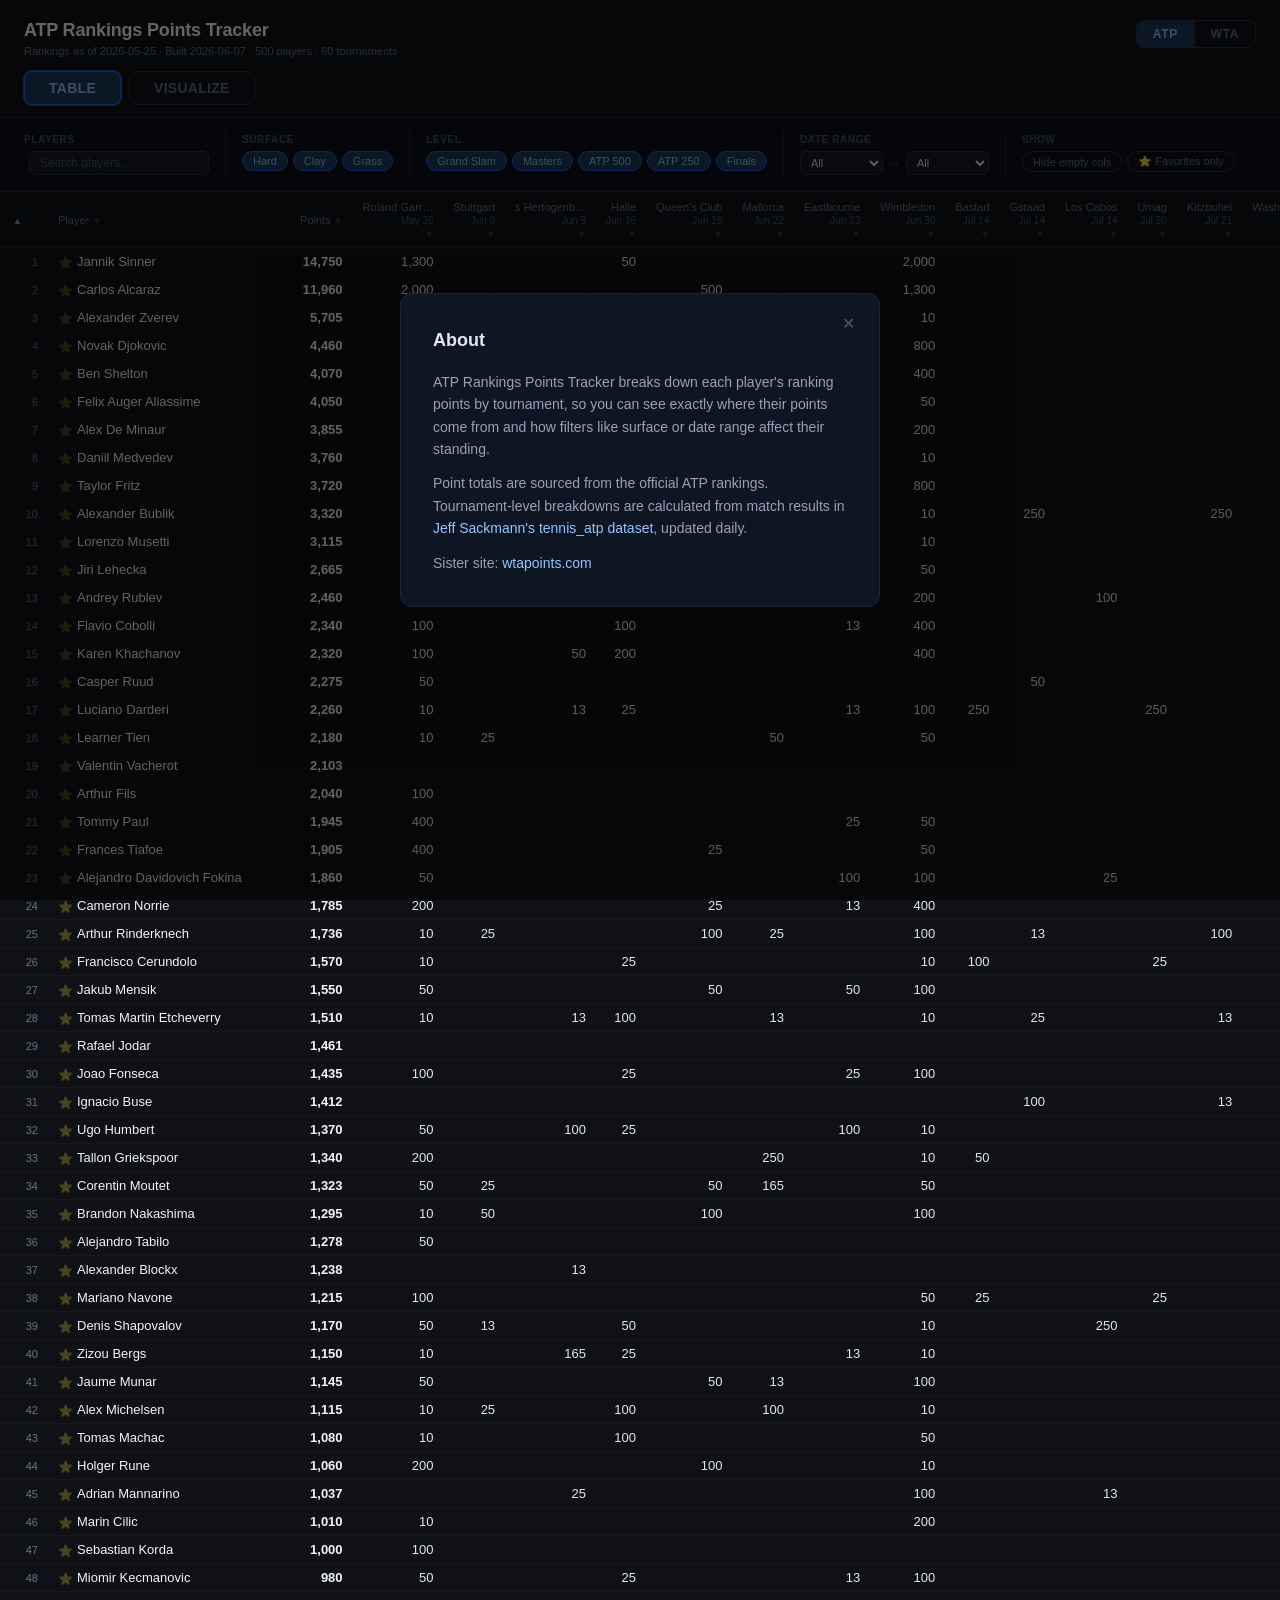
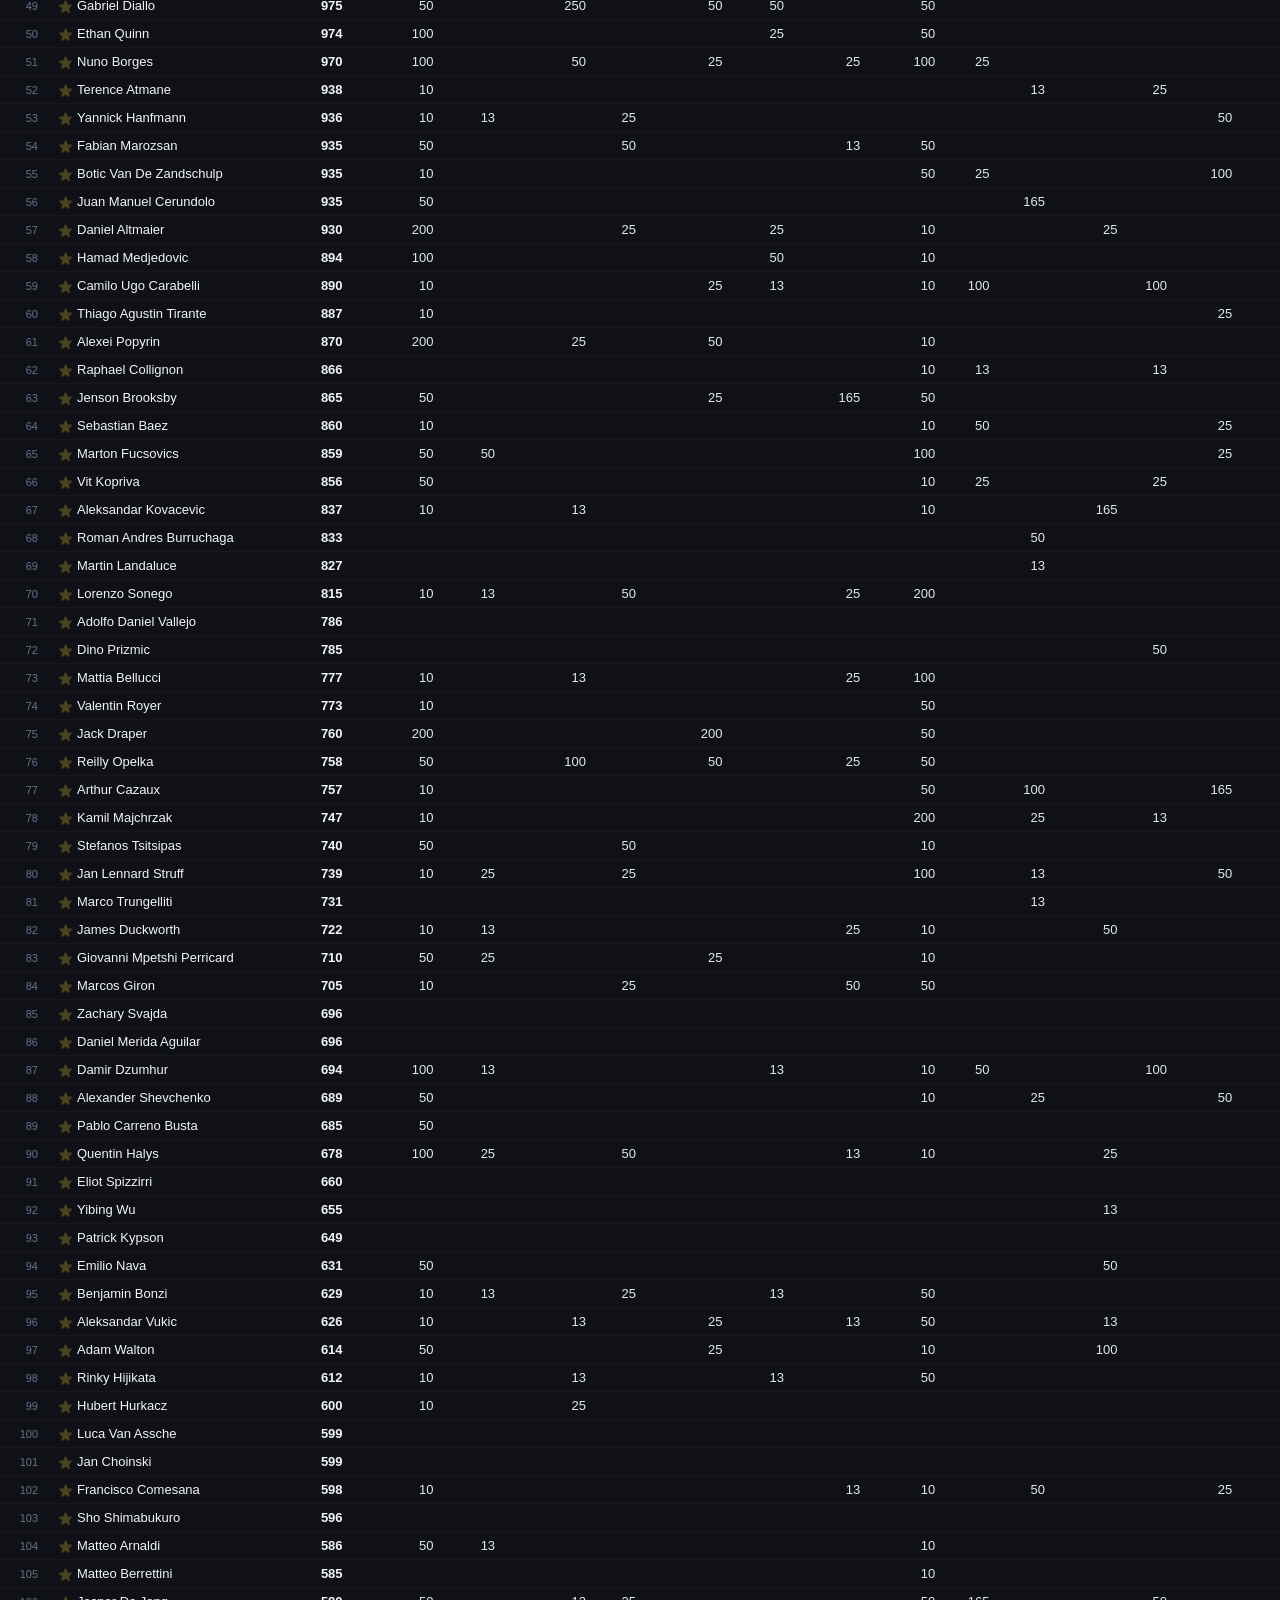
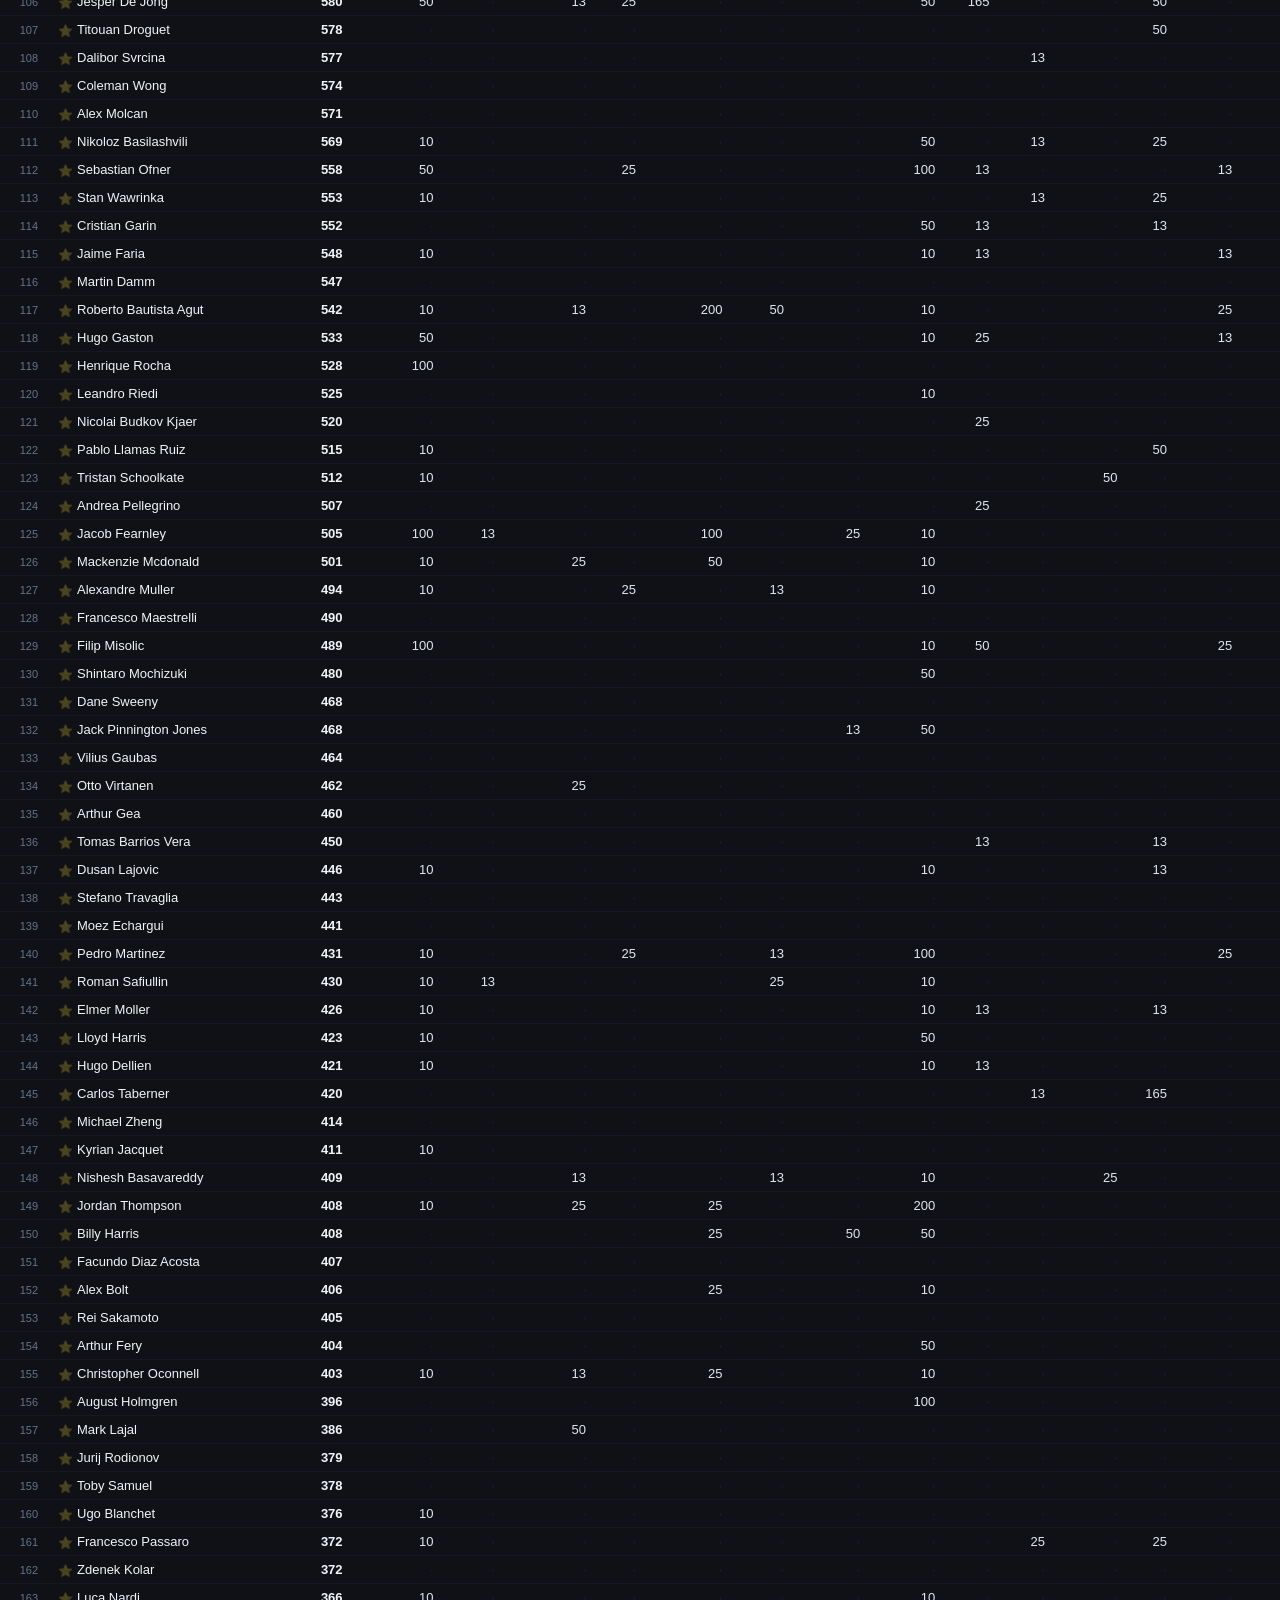
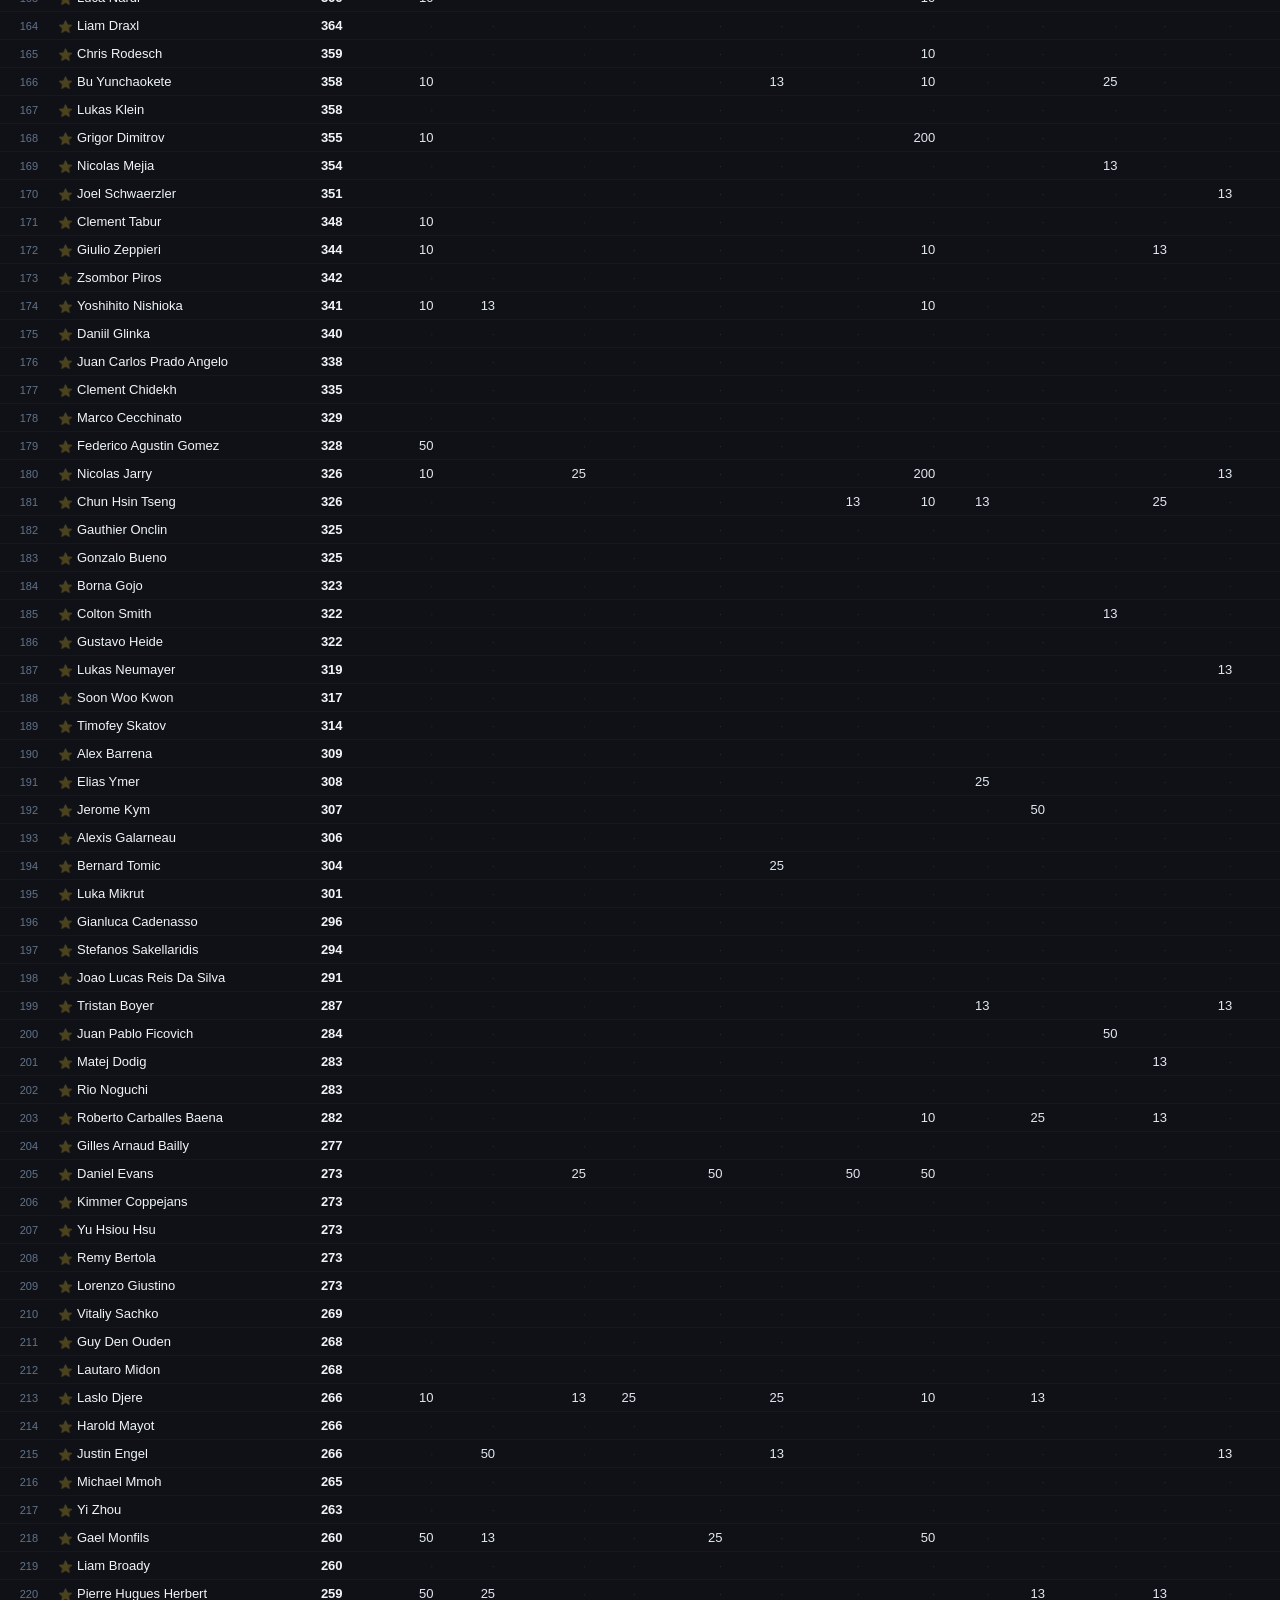
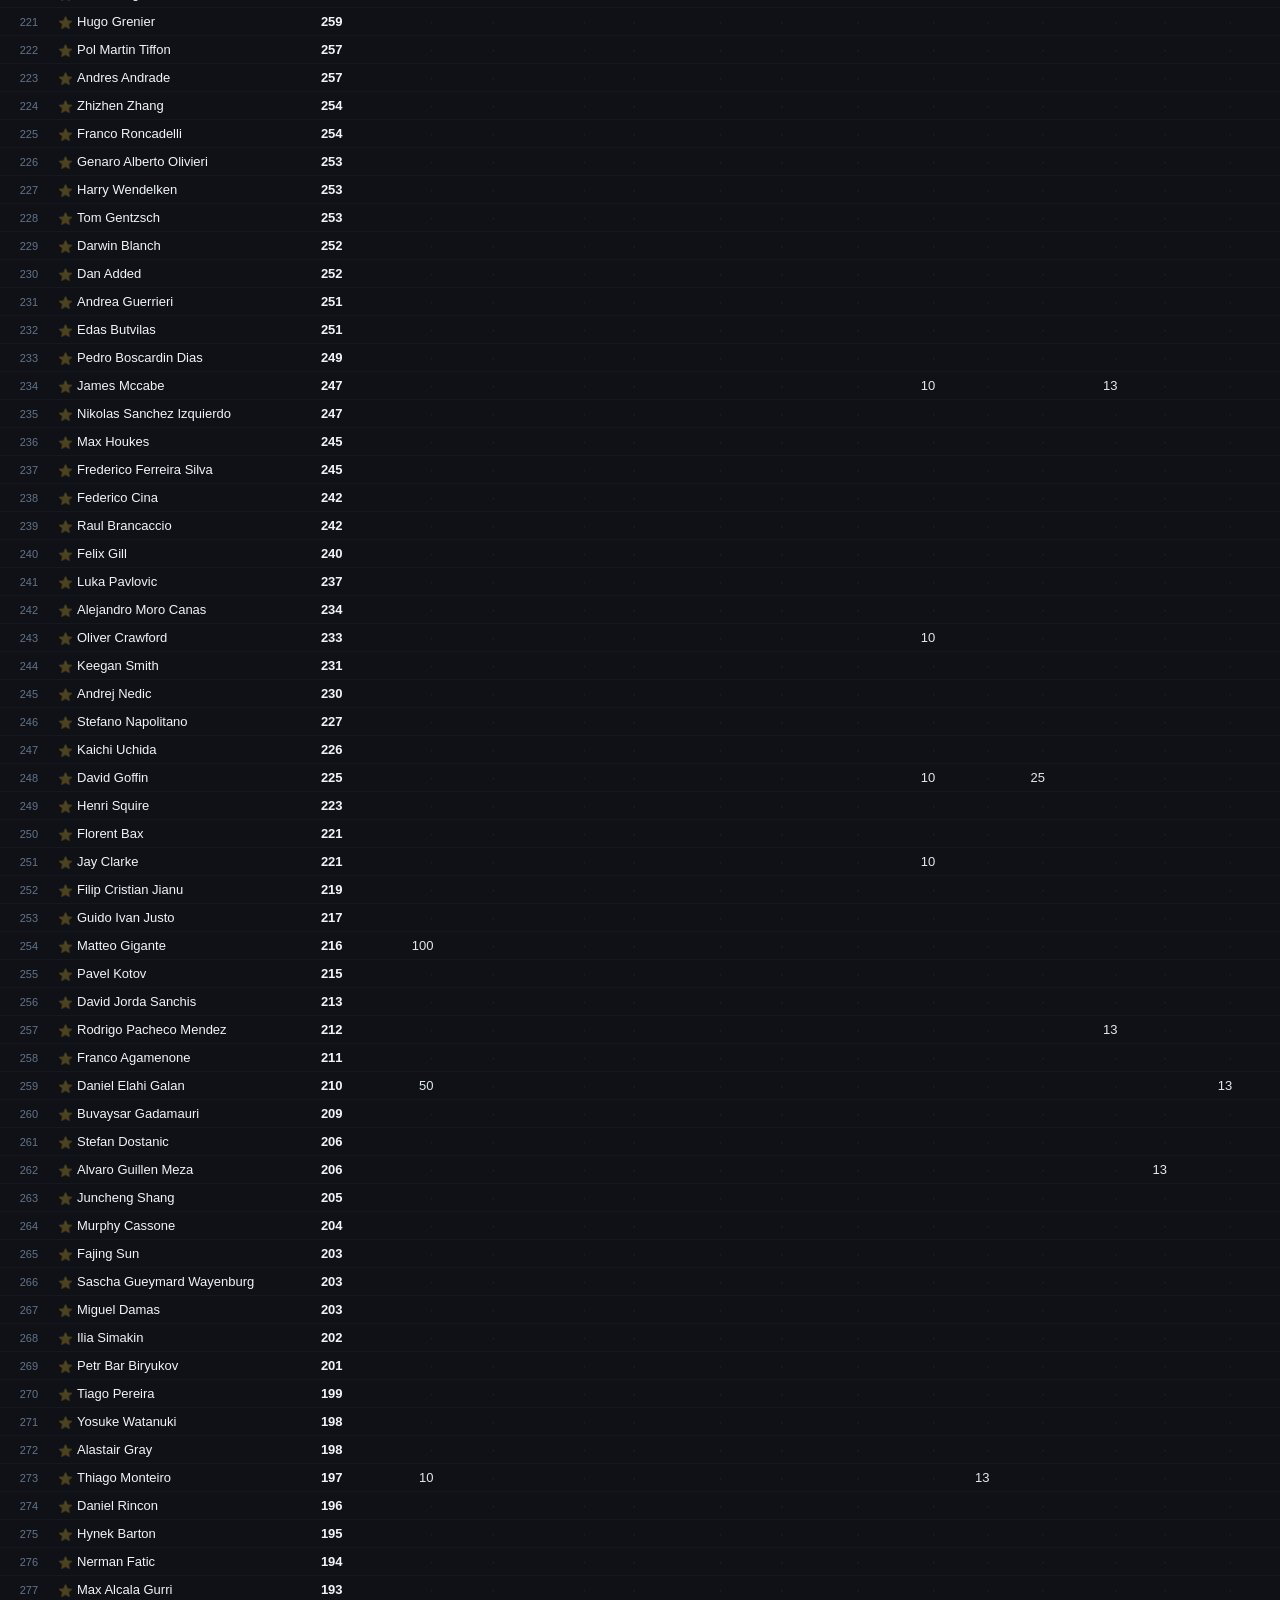
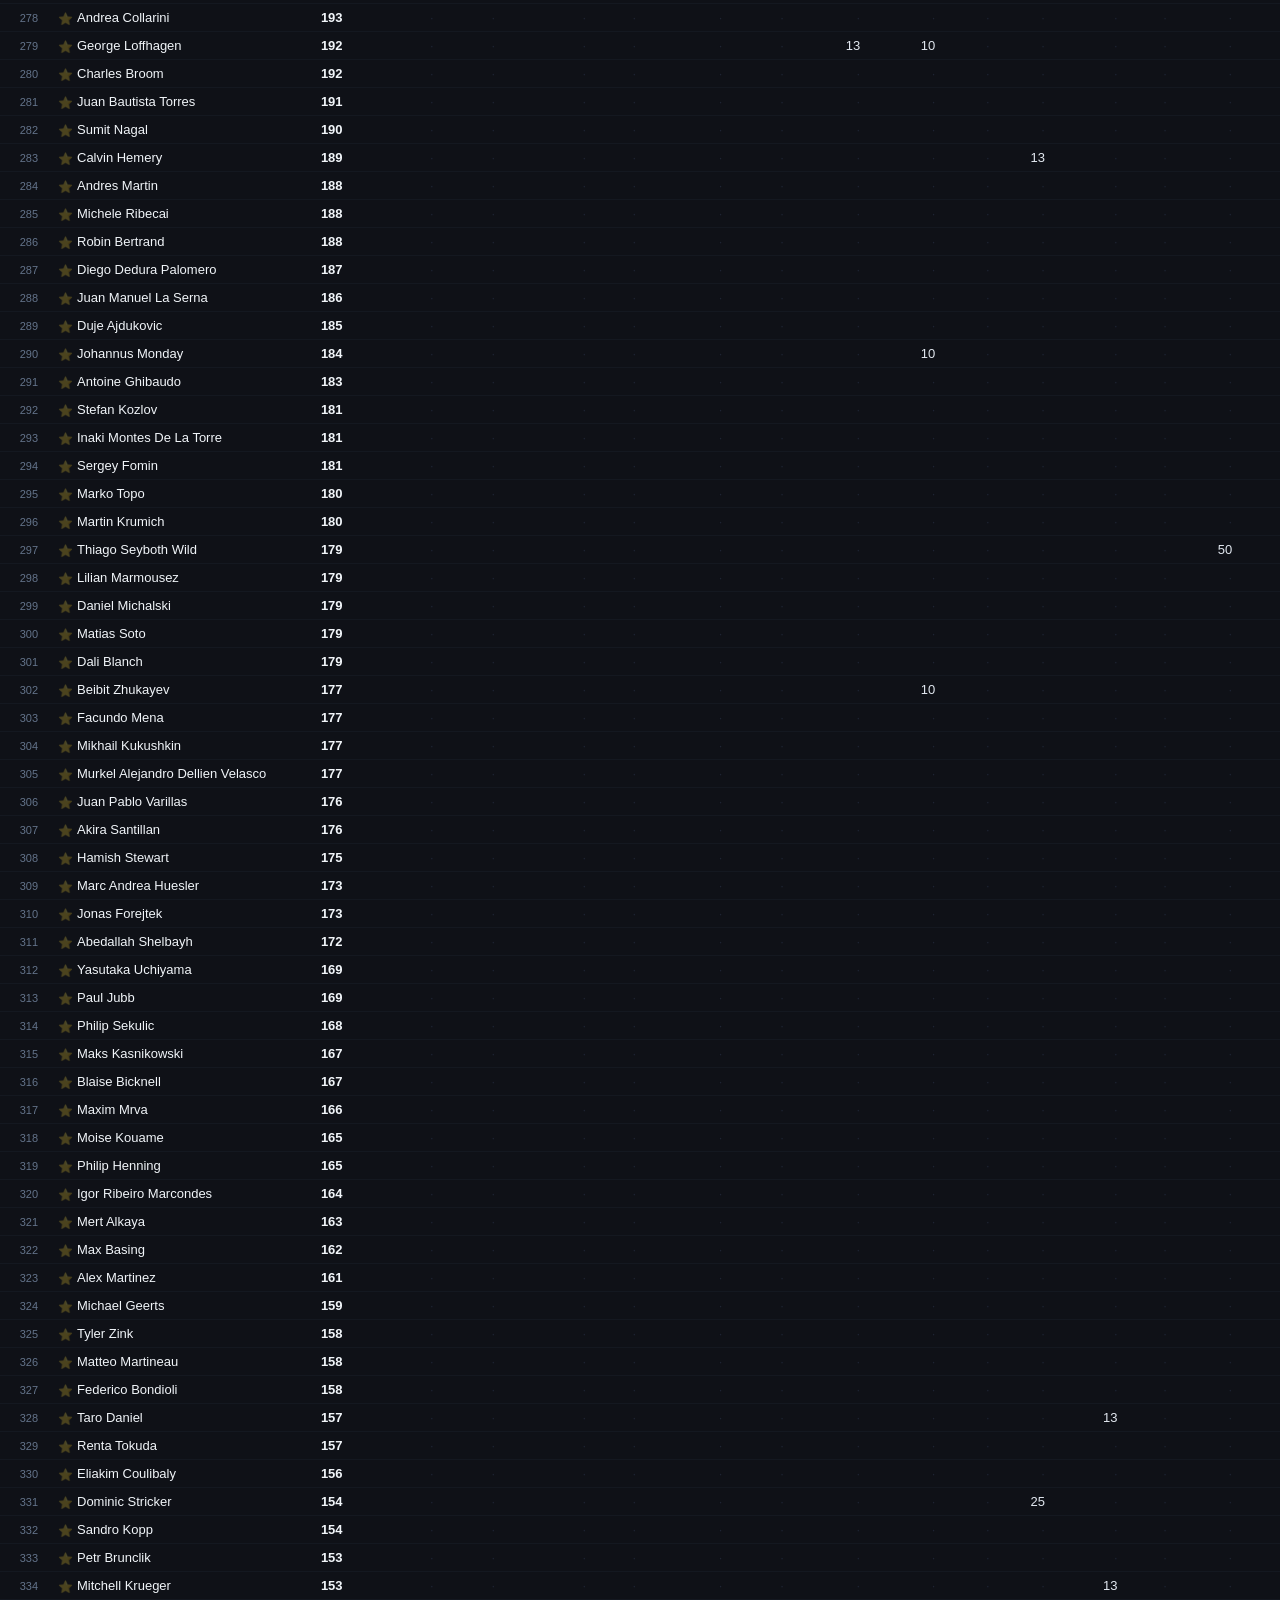
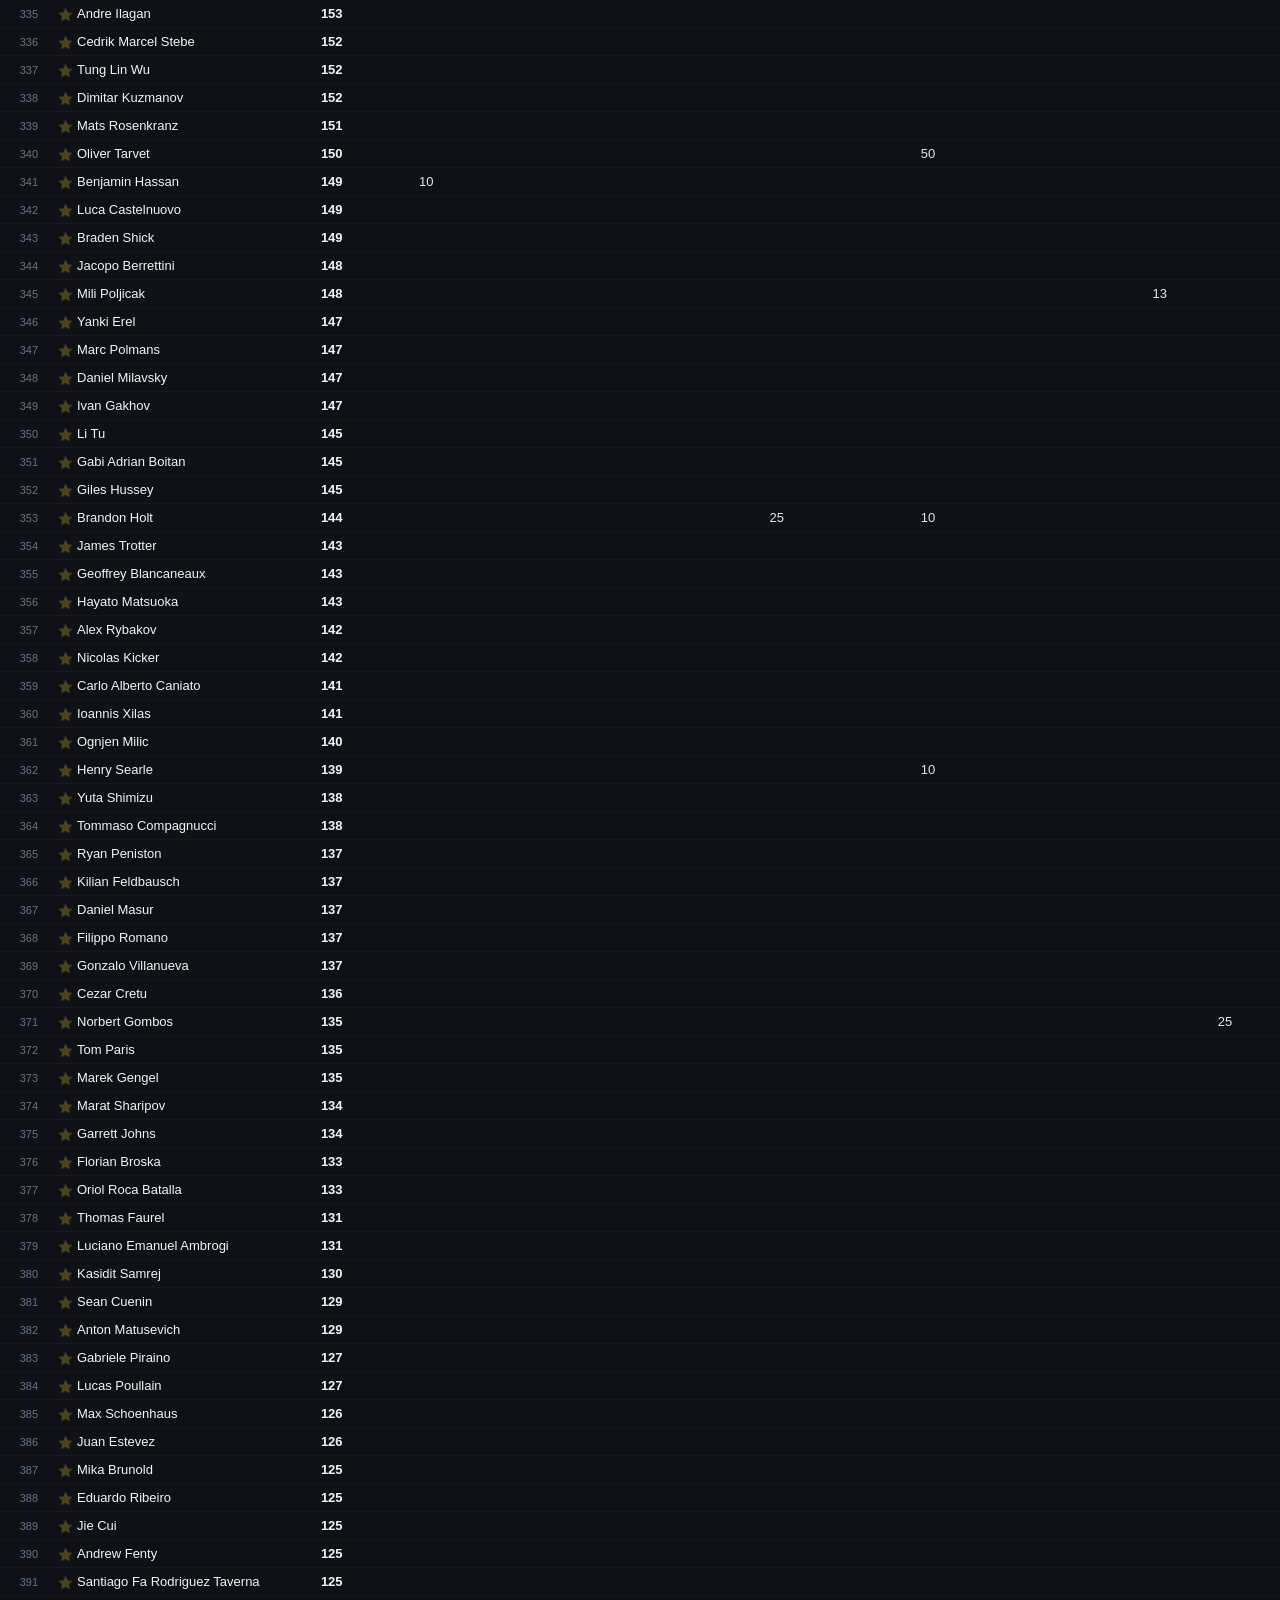
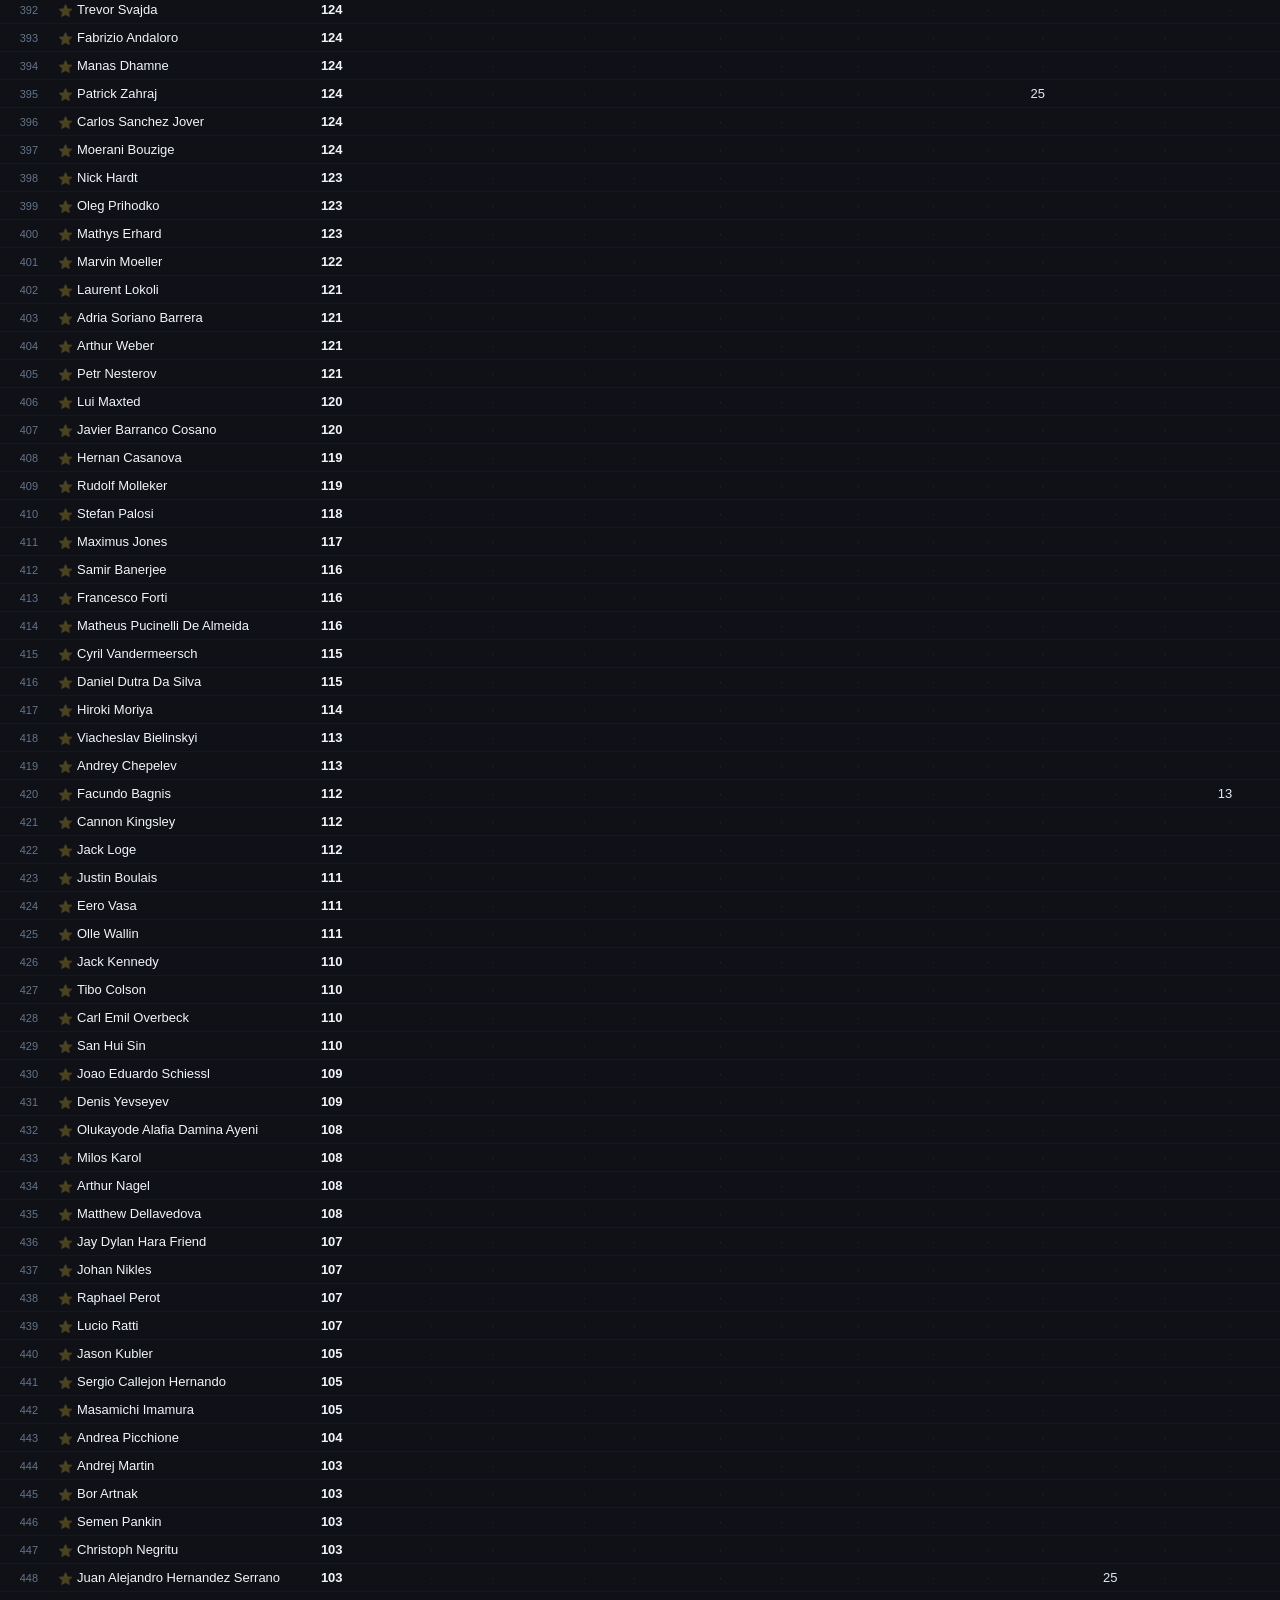
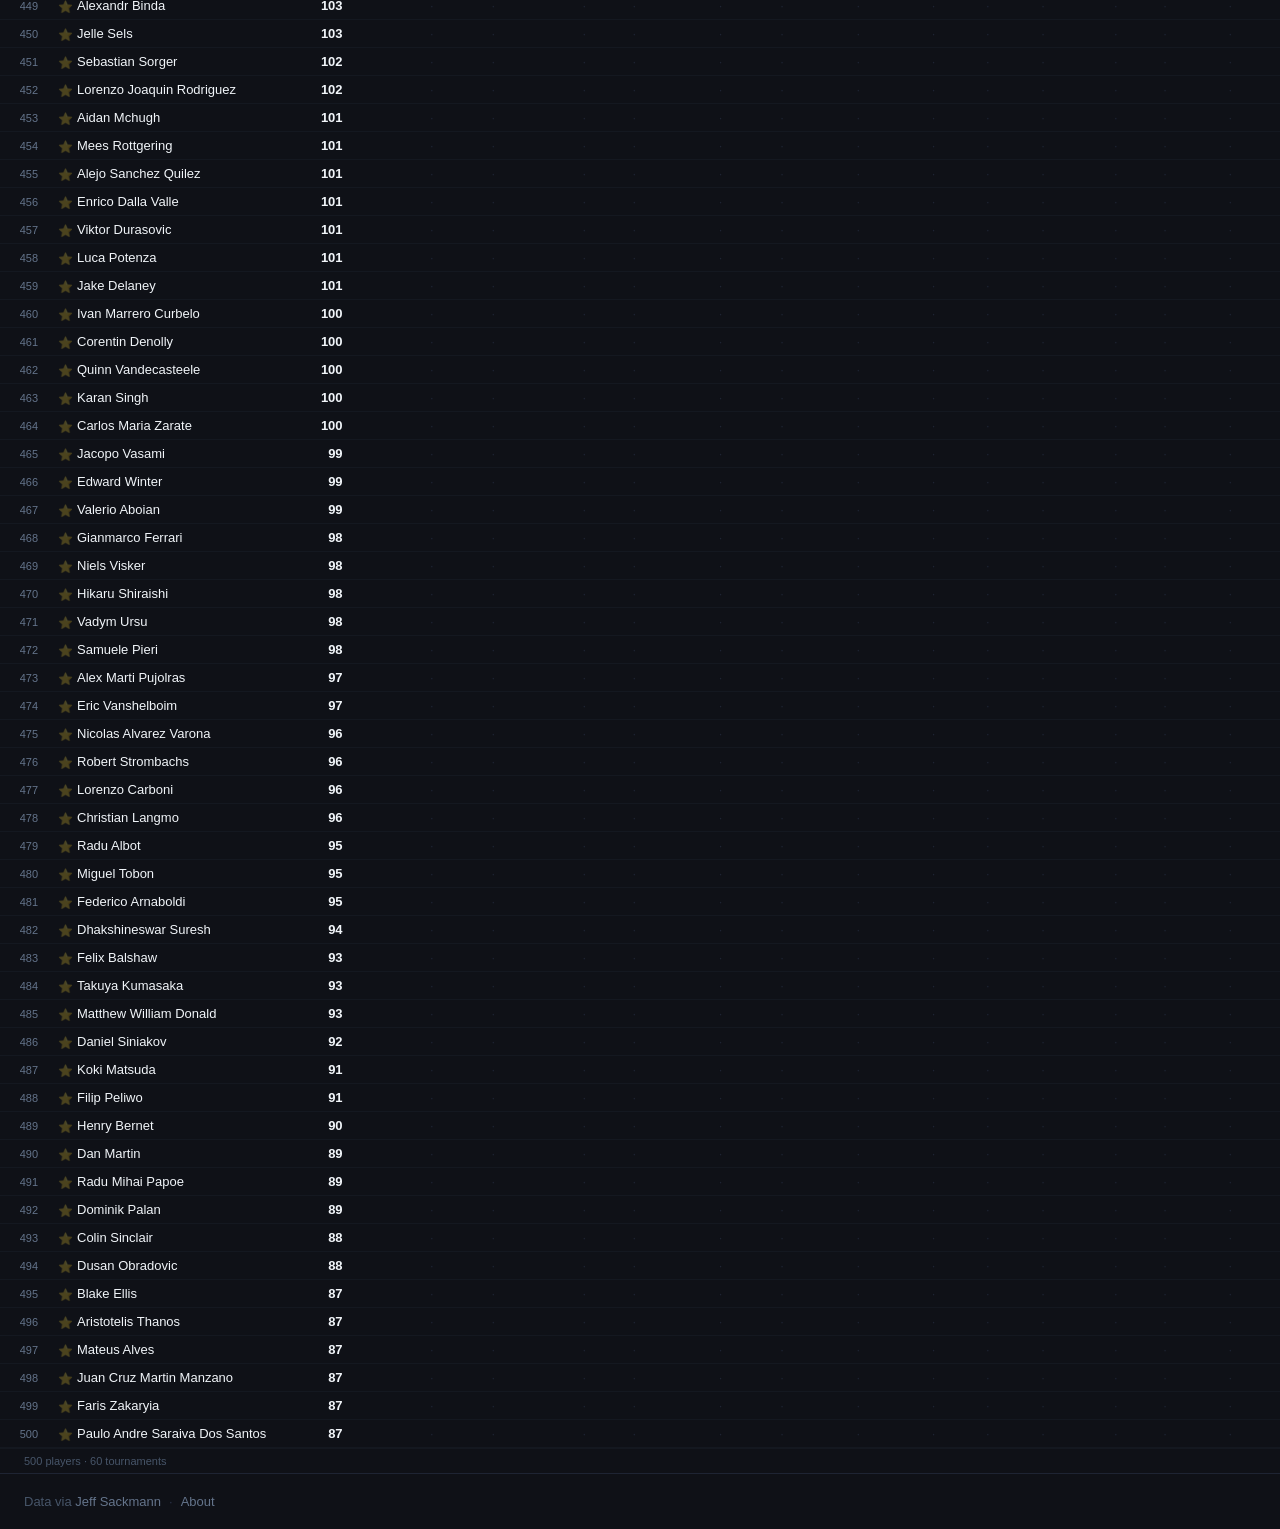
==== commit 900ea050: "Remove Privacy modal from footer Co-Authored-By: Claude Sonnet 4.6 <noreply@anthropic.com>" ====
--- a/index.html
+++ b/index.html
@@ -6,12 +6,14 @@
   <title>ATP Rankings Points Tracker</title>
   <link rel="stylesheet" href="style.css?v=6" />
   <!-- Google tag (gtag.js) -->
-  <script async src="https://www.googletagmanager.com/gtag/js?id=G-VNQ86Y655V"></script>
   <script>
+    var _gaId = (location.hostname === 'wtapoints.com' || location.hostname === 'www.wtapoints.com')
+      ? 'G-VNQ86Y655V' : 'G-6H1E0G2CNZ';
+    document.write('<script async src="https://www.googletagmanager.com/gtag/js?id=' + _gaId + '"><\/script>');
     window.dataLayer = window.dataLayer || [];
     function gtag(){dataLayer.push(arguments);}
     gtag('js', new Date());
-    gtag('config', 'G-VNQ86Y655V');
+    gtag('config', _gaId);
   </script>
 </head>
 <body>
@@ -109,8 +111,6 @@
     <span>Data via <a href="https://github.com/JeffSackmann" target="_blank" rel="noopener">Jeff Sackmann</a></span>
     <span class="footer-sep">·</span>
     <button class="footer-link" id="btn-about">About</button>
-    <span class="footer-sep">·</span>
-    <button class="footer-link" id="btn-privacy">Privacy</button>
   </footer>
 
   <!-- About modal -->
@@ -124,17 +124,6 @@
     </div>
   </div>
 
-  <!-- Privacy modal -->
-  <div class="modal-backdrop" id="modal-privacy" hidden>
-    <div class="modal">
-      <button class="modal-close" data-close="modal-privacy">✕</button>
-      <h2>Privacy</h2>
-      <p>This site uses Google Analytics to collect anonymous usage data (pages visited, general location, device type). No personal information is collected or sold.</p>
-      <p>Favorite players are stored locally in your browser and never sent to any server.</p>
-      <p>This site has no ads, no accounts, and no tracking beyond basic analytics.</p>
-    </div>
-  </div>
-
   <script src="app.js?v=6"></script>
 </body>
 </html>
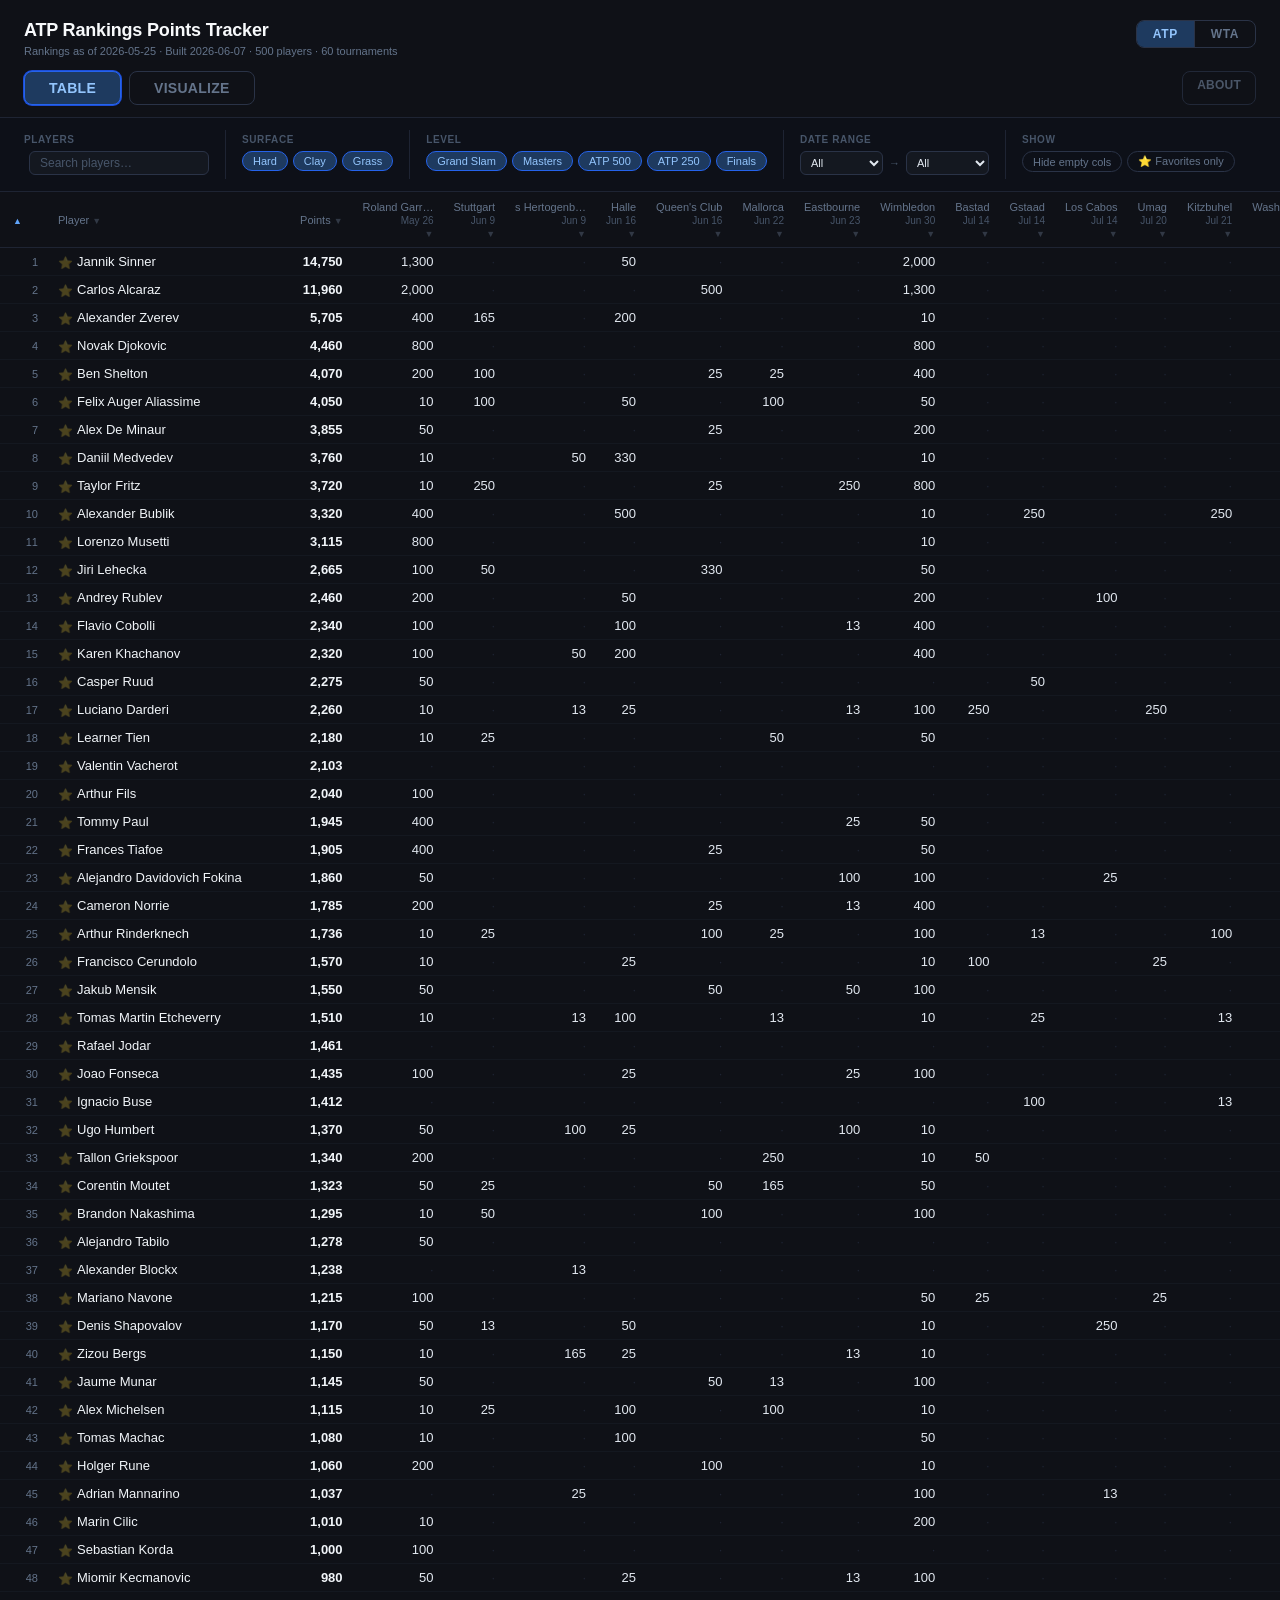
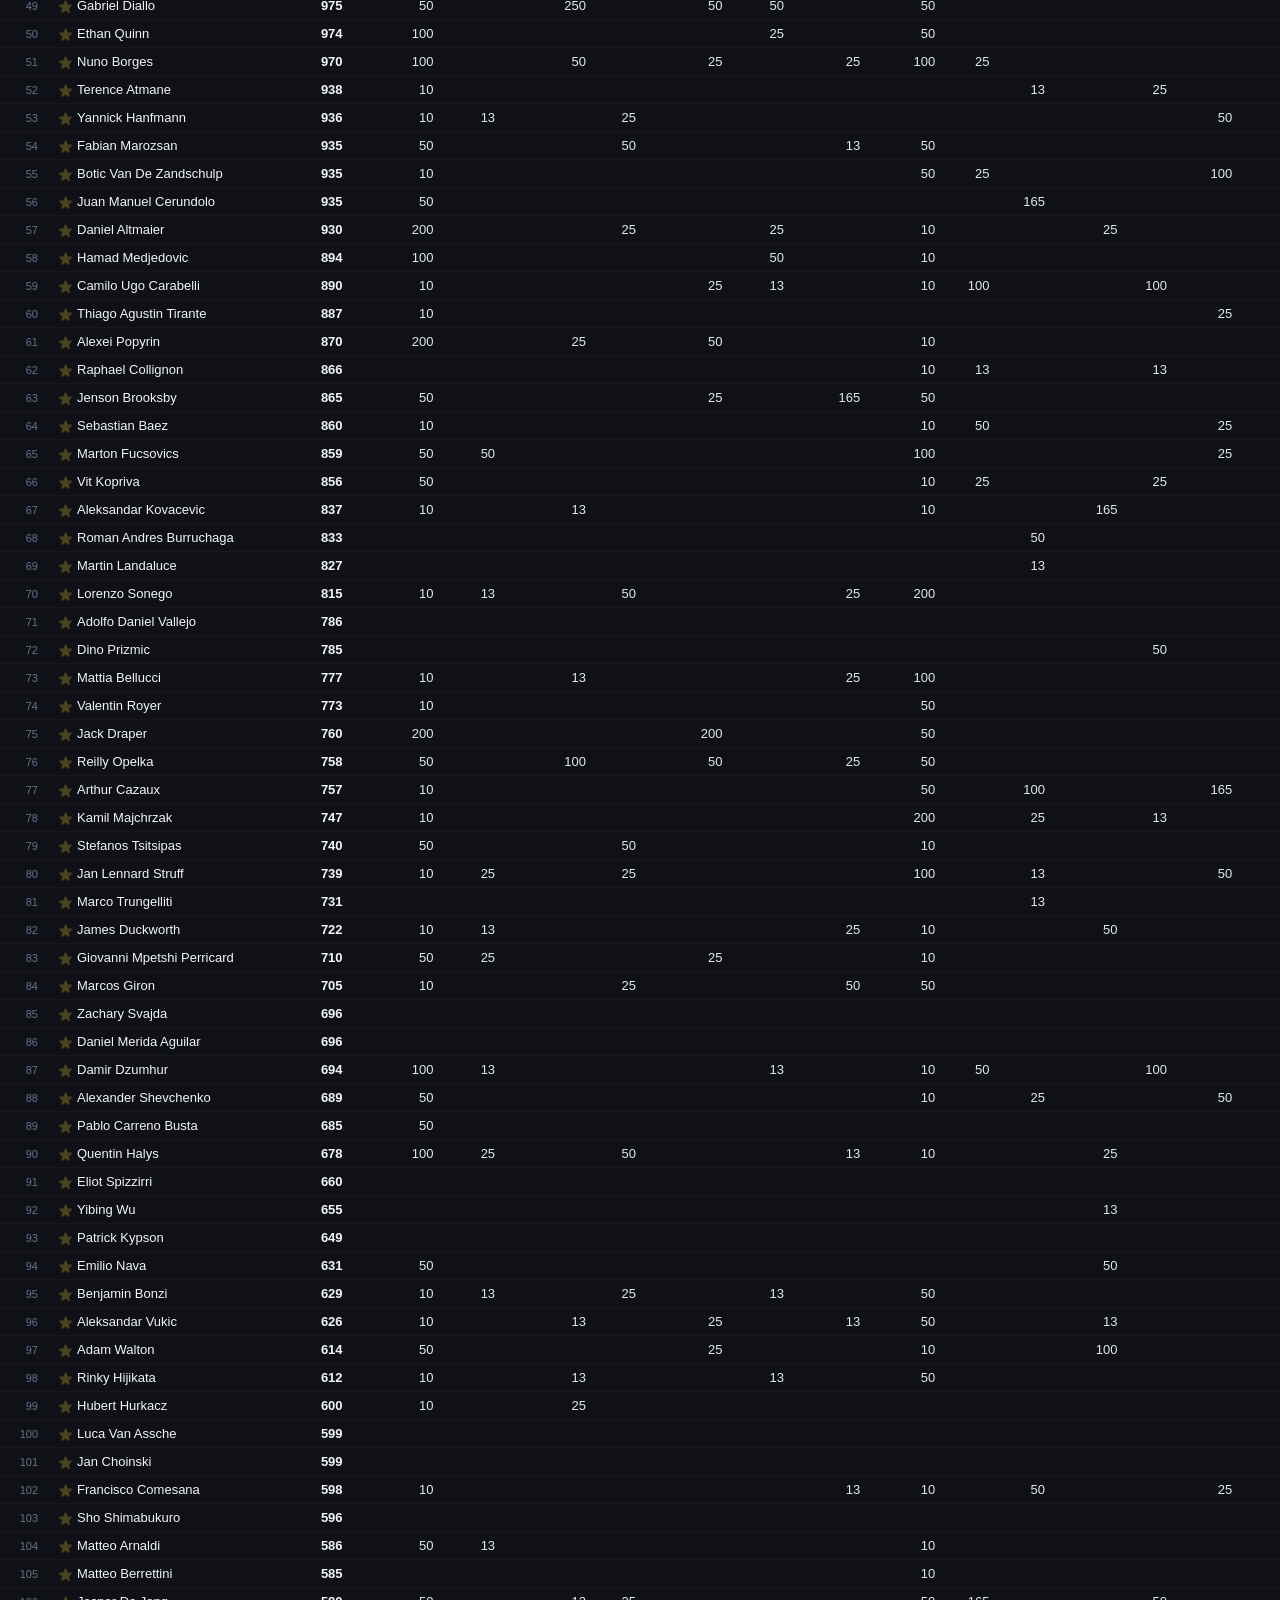
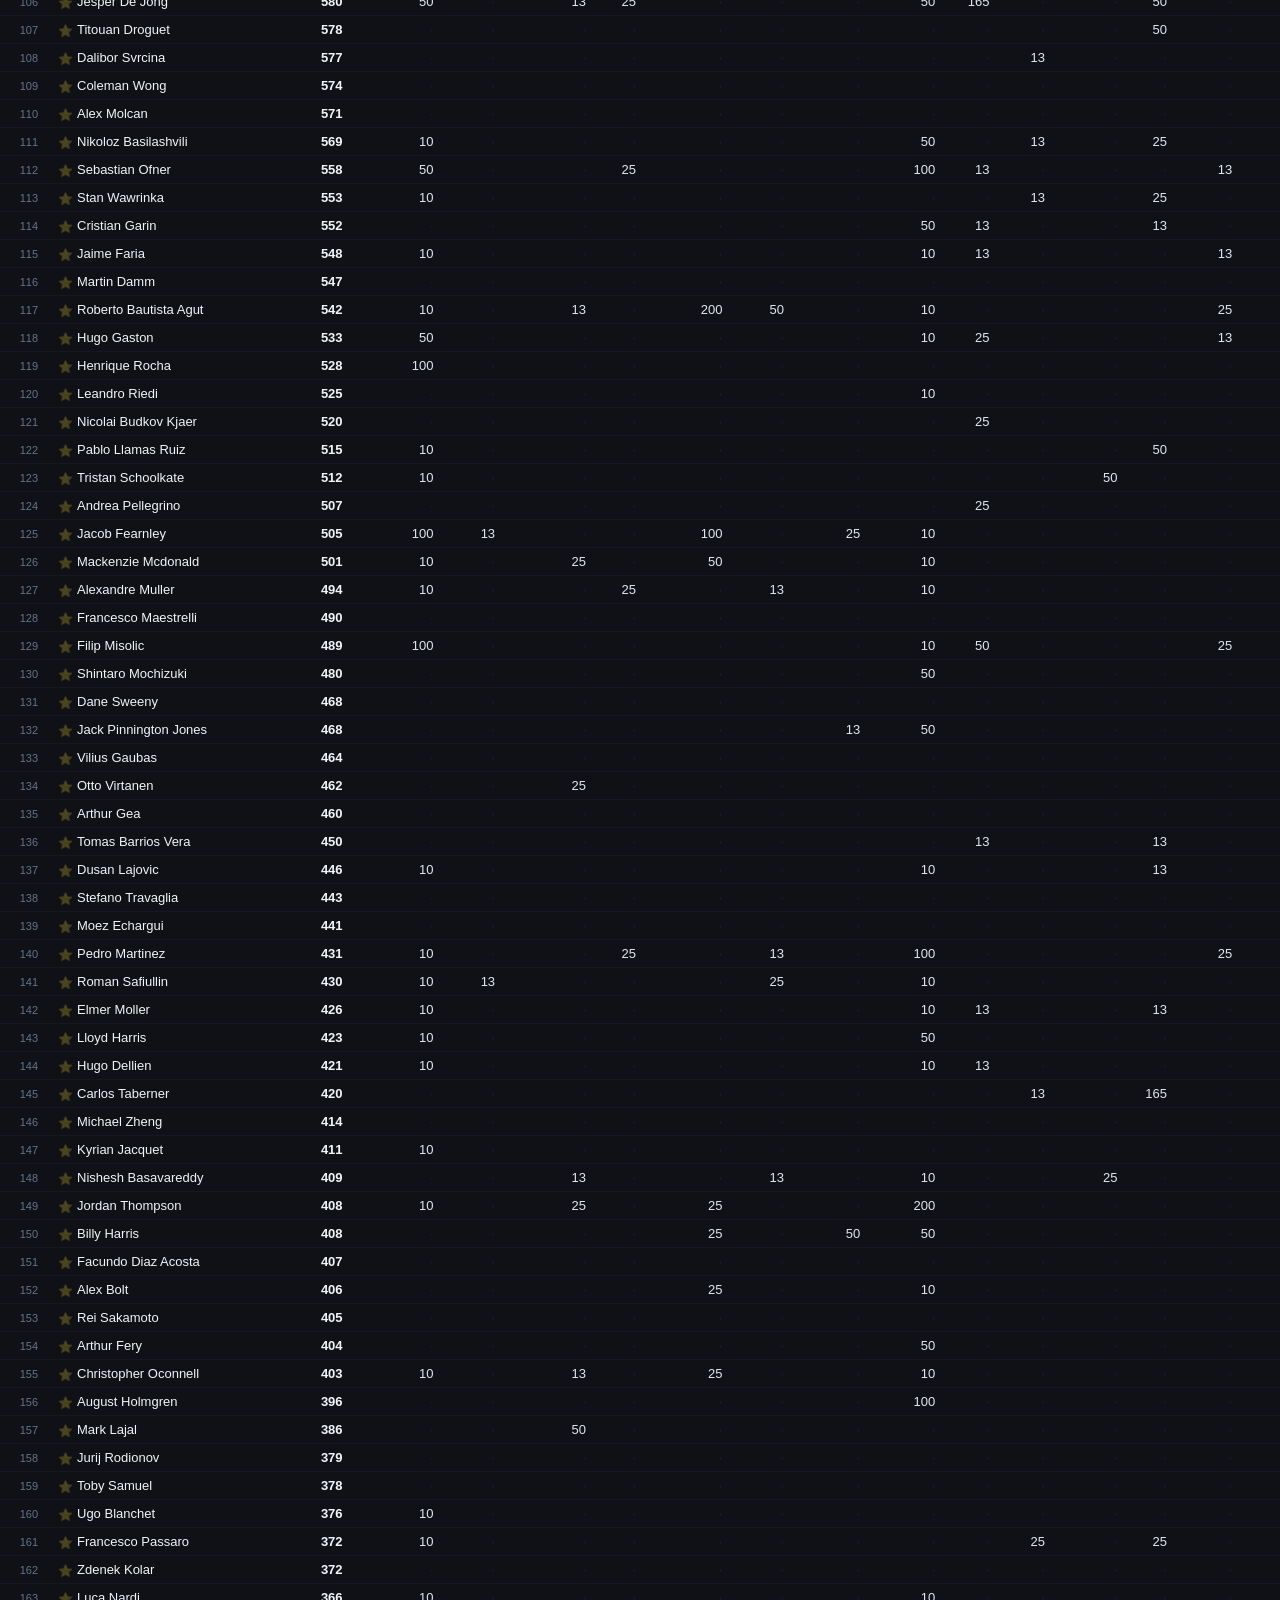
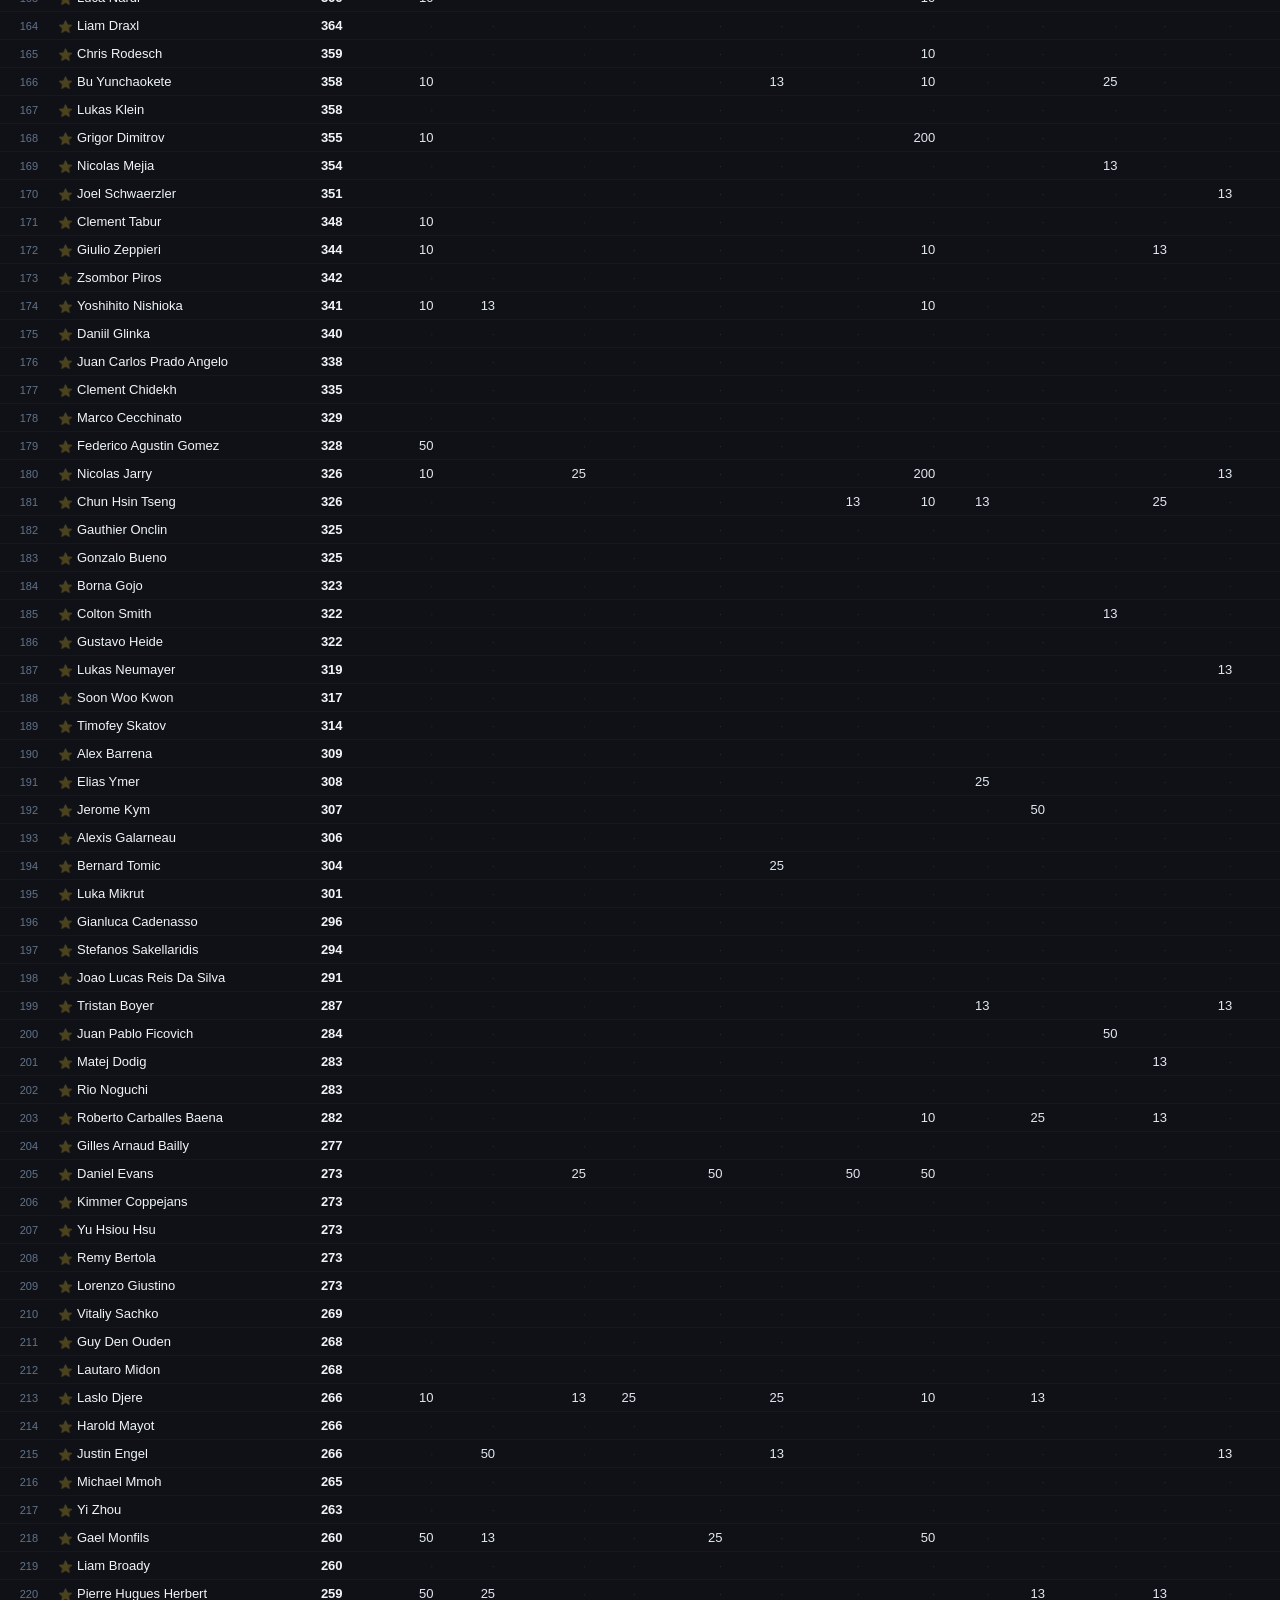
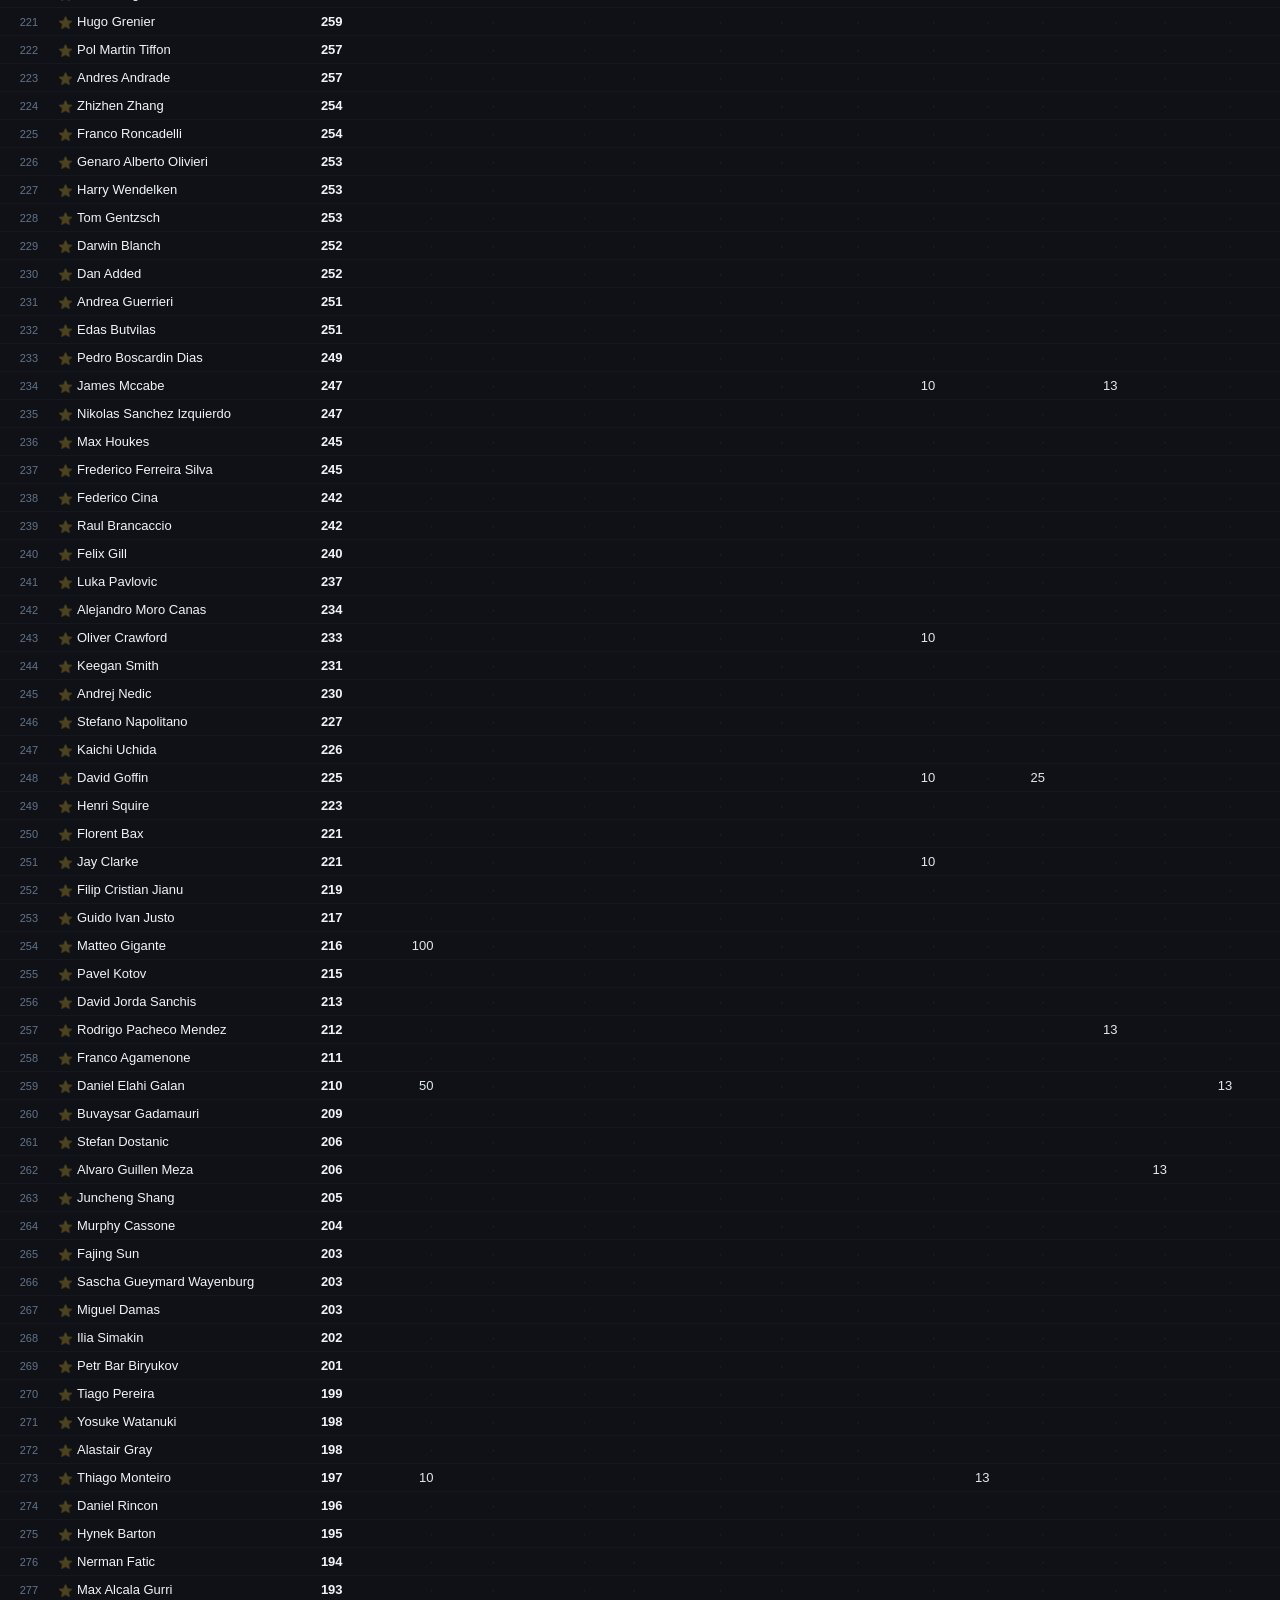
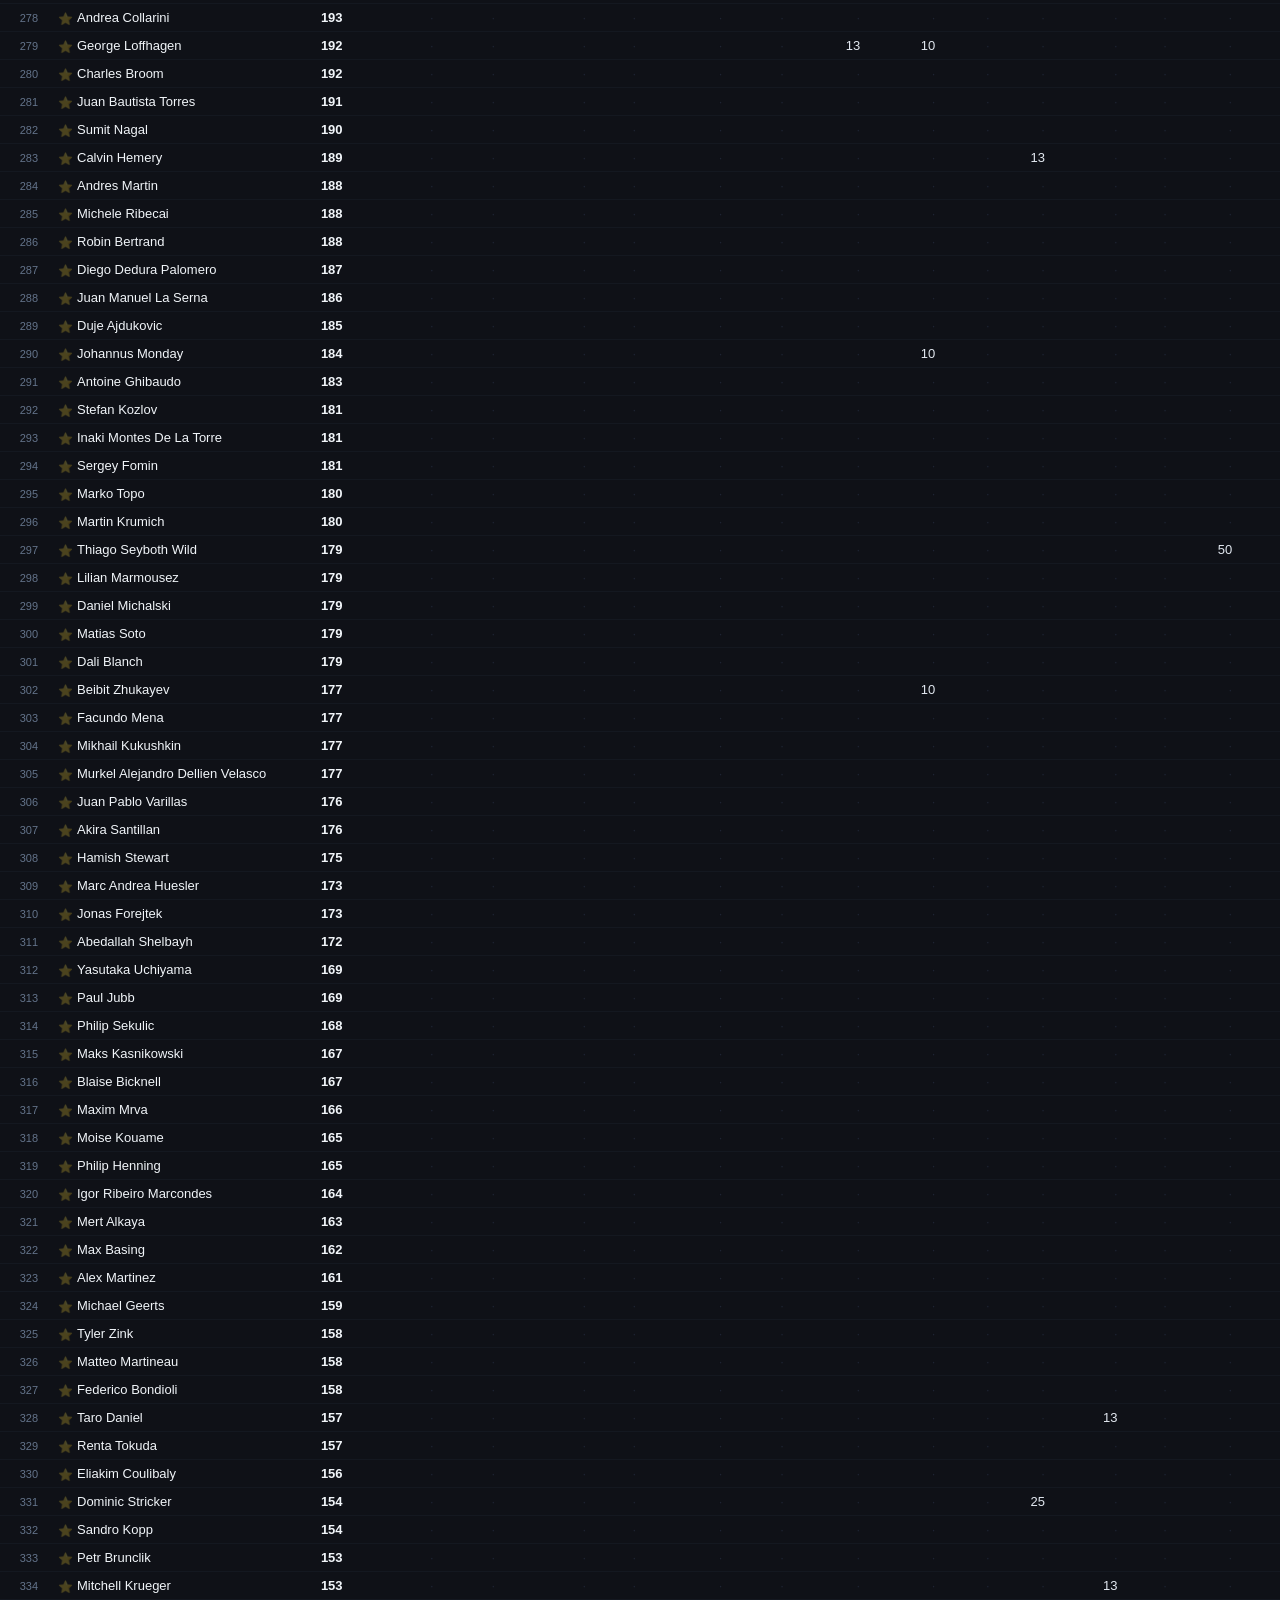
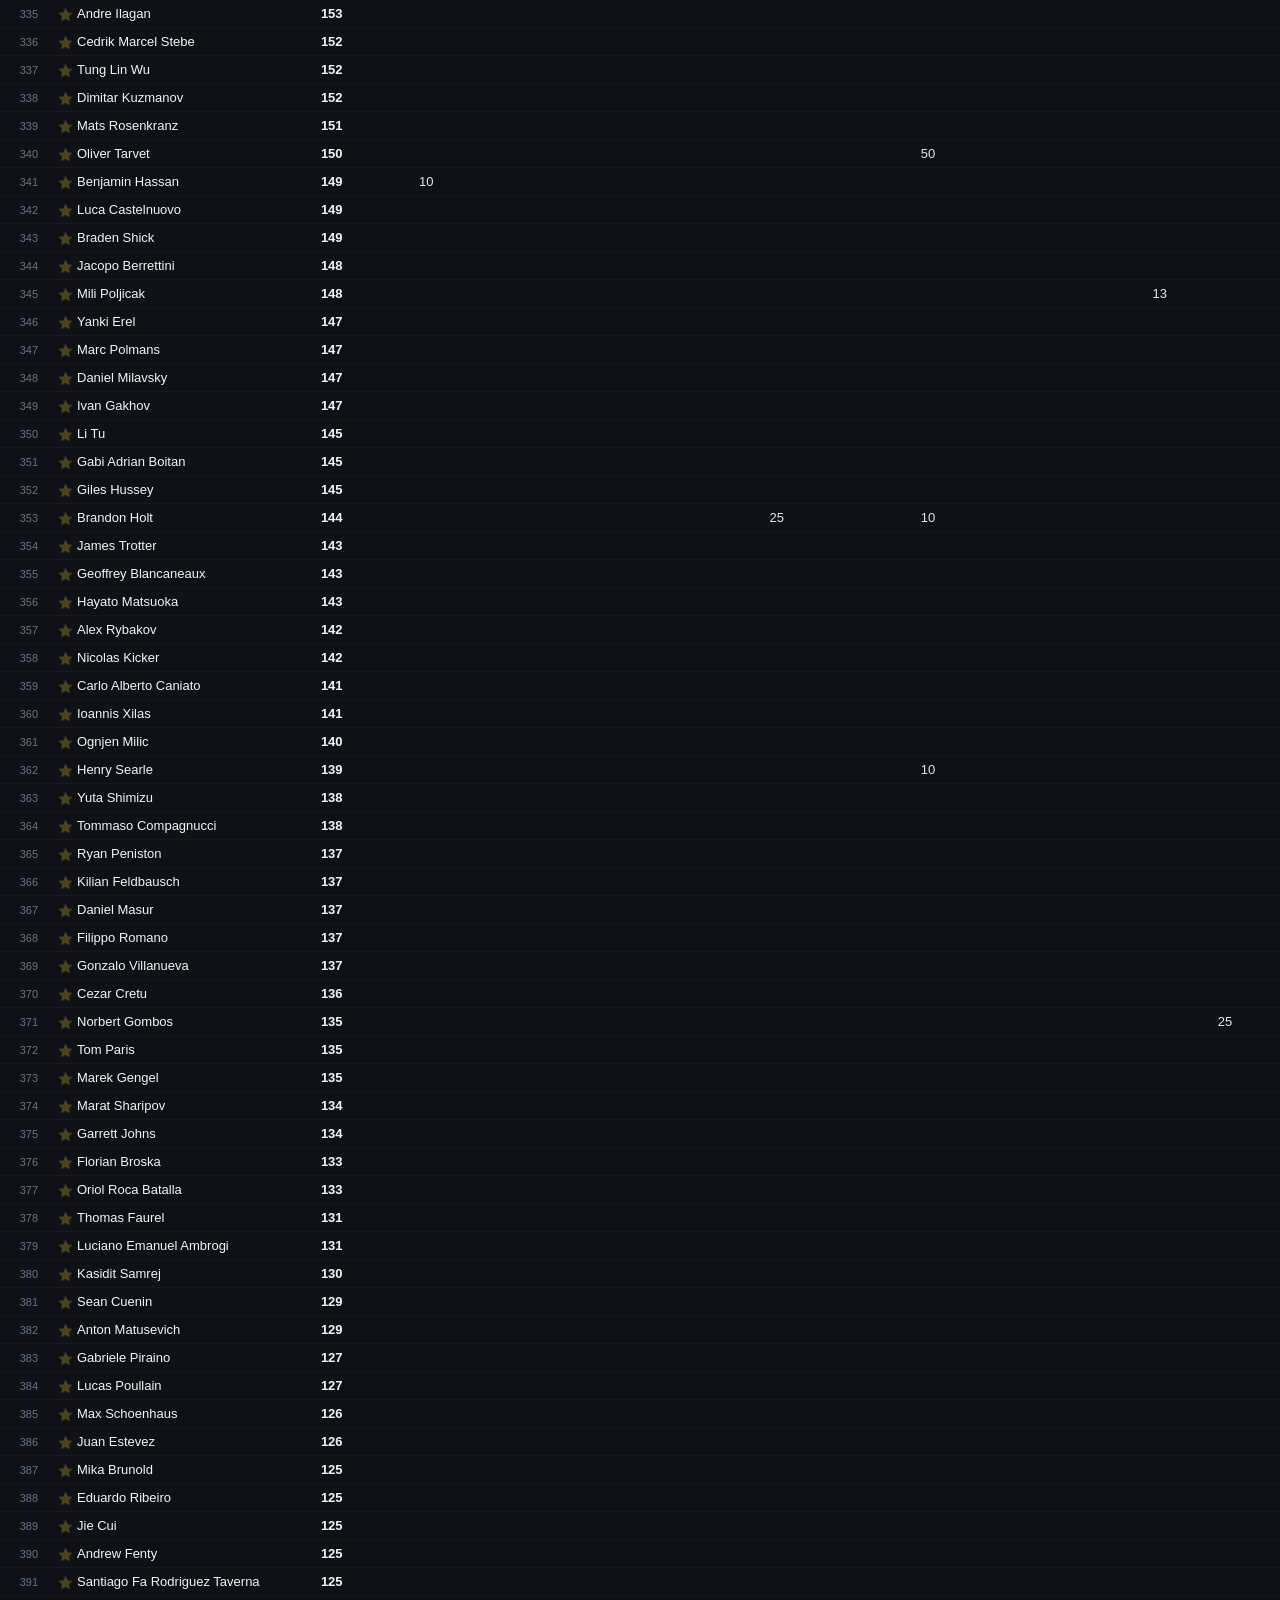
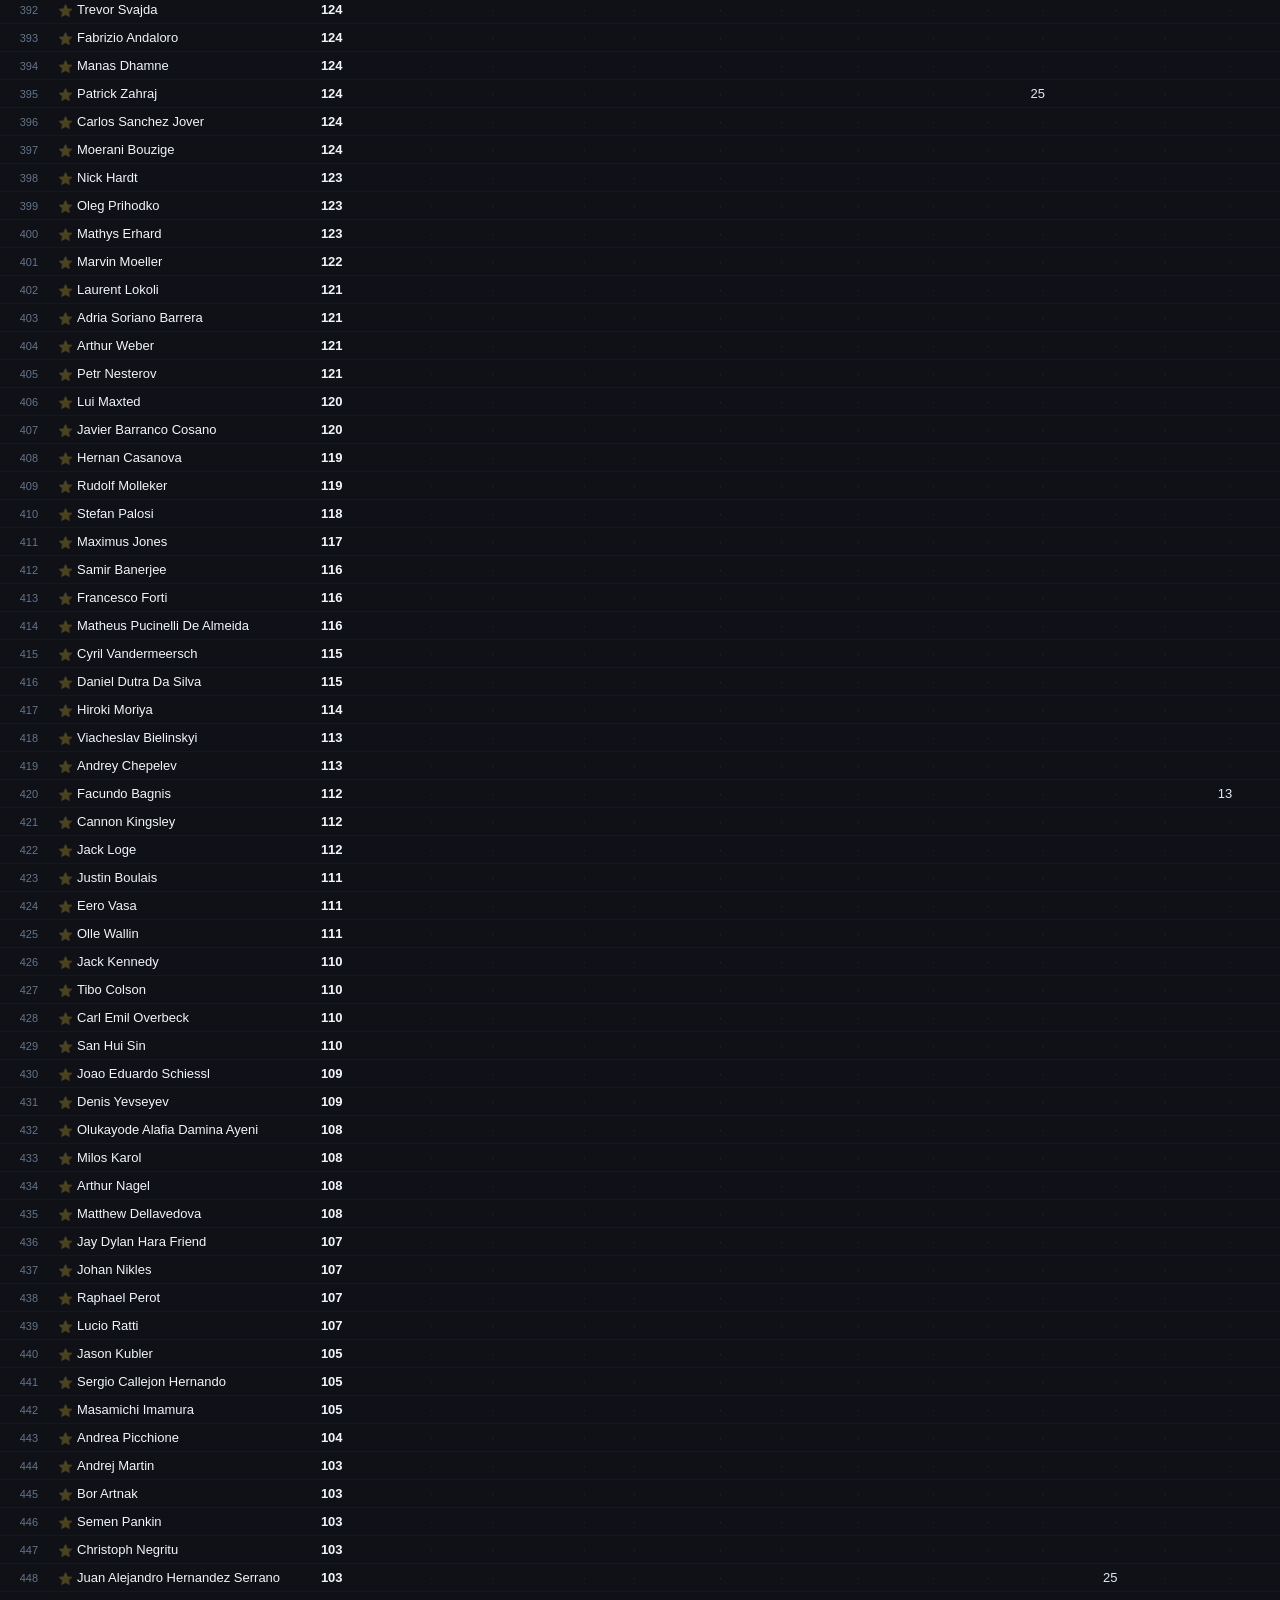
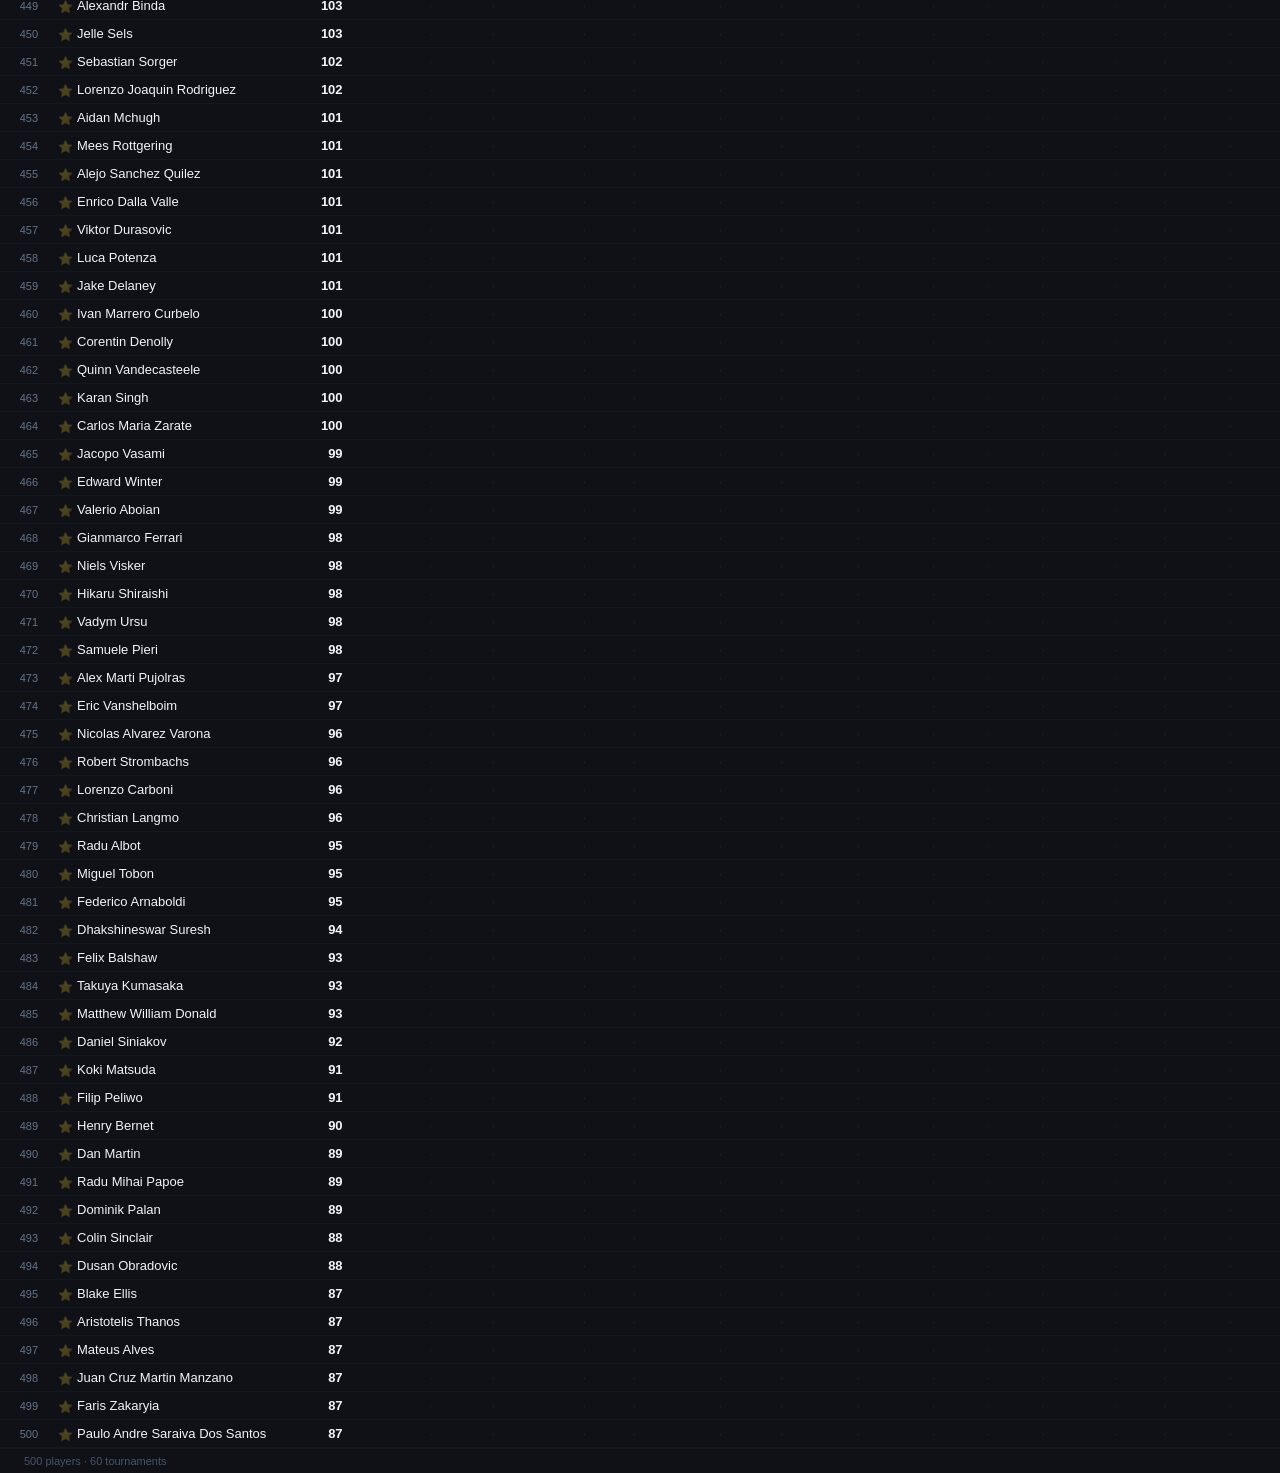
==== commit b939d47b: "Replace About modal with About page, move to header nav - about.html: standalone page with site desc" ====
--- a/index.html
+++ b/index.html
@@ -24,6 +24,7 @@
     <nav class="page-nav">
       <a href="index.html" class="active">Table</a>
       <a href="viz.html">Visualize</a>
+      <a href="about.html" class="nav-about">About</a>
     </nav>
   </header>
 
@@ -107,22 +108,6 @@
 
   <div id="tourney-tooltip" class="tourney-tooltip"></div>
 
-  <footer>
-    <span>Data via <a href="https://github.com/JeffSackmann" target="_blank" rel="noopener">Jeff Sackmann</a></span>
-    <span class="footer-sep">·</span>
-    <button class="footer-link" id="btn-about">About</button>
-  </footer>
-
-  <!-- About modal -->
-  <div class="modal-backdrop" id="modal-about" hidden>
-    <div class="modal">
-      <button class="modal-close" data-close="modal-about">✕</button>
-      <h2>About</h2>
-      <p>ATP Rankings Points Tracker breaks down each player's ranking points by tournament, so you can see exactly where their points come from and how filters like surface or date range affect their standing.</p>
-      <p>Point totals are sourced from the official ATP rankings. Tournament-level breakdowns are calculated from match results in <a href="https://github.com/JeffSackmann/tennis_atp" target="_blank" rel="noopener">Jeff Sackmann's tennis_atp dataset</a>, updated daily.</p>
-      <p>Sister site: <a href="https://wtapoints.com">wtapoints.com</a></p>
-    </div>
-  </div>
 
   <script src="app.js?v=6"></script>
 </body>
--- a/style.css
+++ b/style.css
@@ -502,3 +502,28 @@
   border-radius: 4px;
 }
 .modal-close:hover { color: #e2e8f0; background: #1e2433; }
+
+/* ── About page ── */
+.about-content {
+  max-width: 600px;
+  padding: 40px 24px;
+}
+.about-content h2 {
+  font-size: 20px; font-weight: 700;
+  color: #f8fafc; margin-bottom: 16px;
+}
+.about-content p {
+  font-size: 14px; color: #94a3b8;
+  line-height: 1.7; margin-bottom: 14px;
+}
+.about-content a { color: #93c5fd; text-decoration: none; }
+.about-content a:hover { text-decoration: underline; }
+
+/* ── About nav link (smaller, muted) ── */
+.nav-about {
+  margin-left: auto;
+  font-size: 12px !important;
+  padding: 6px 14px !important;
+  opacity: 0.7;
+}
+.nav-about:hover { opacity: 1; }
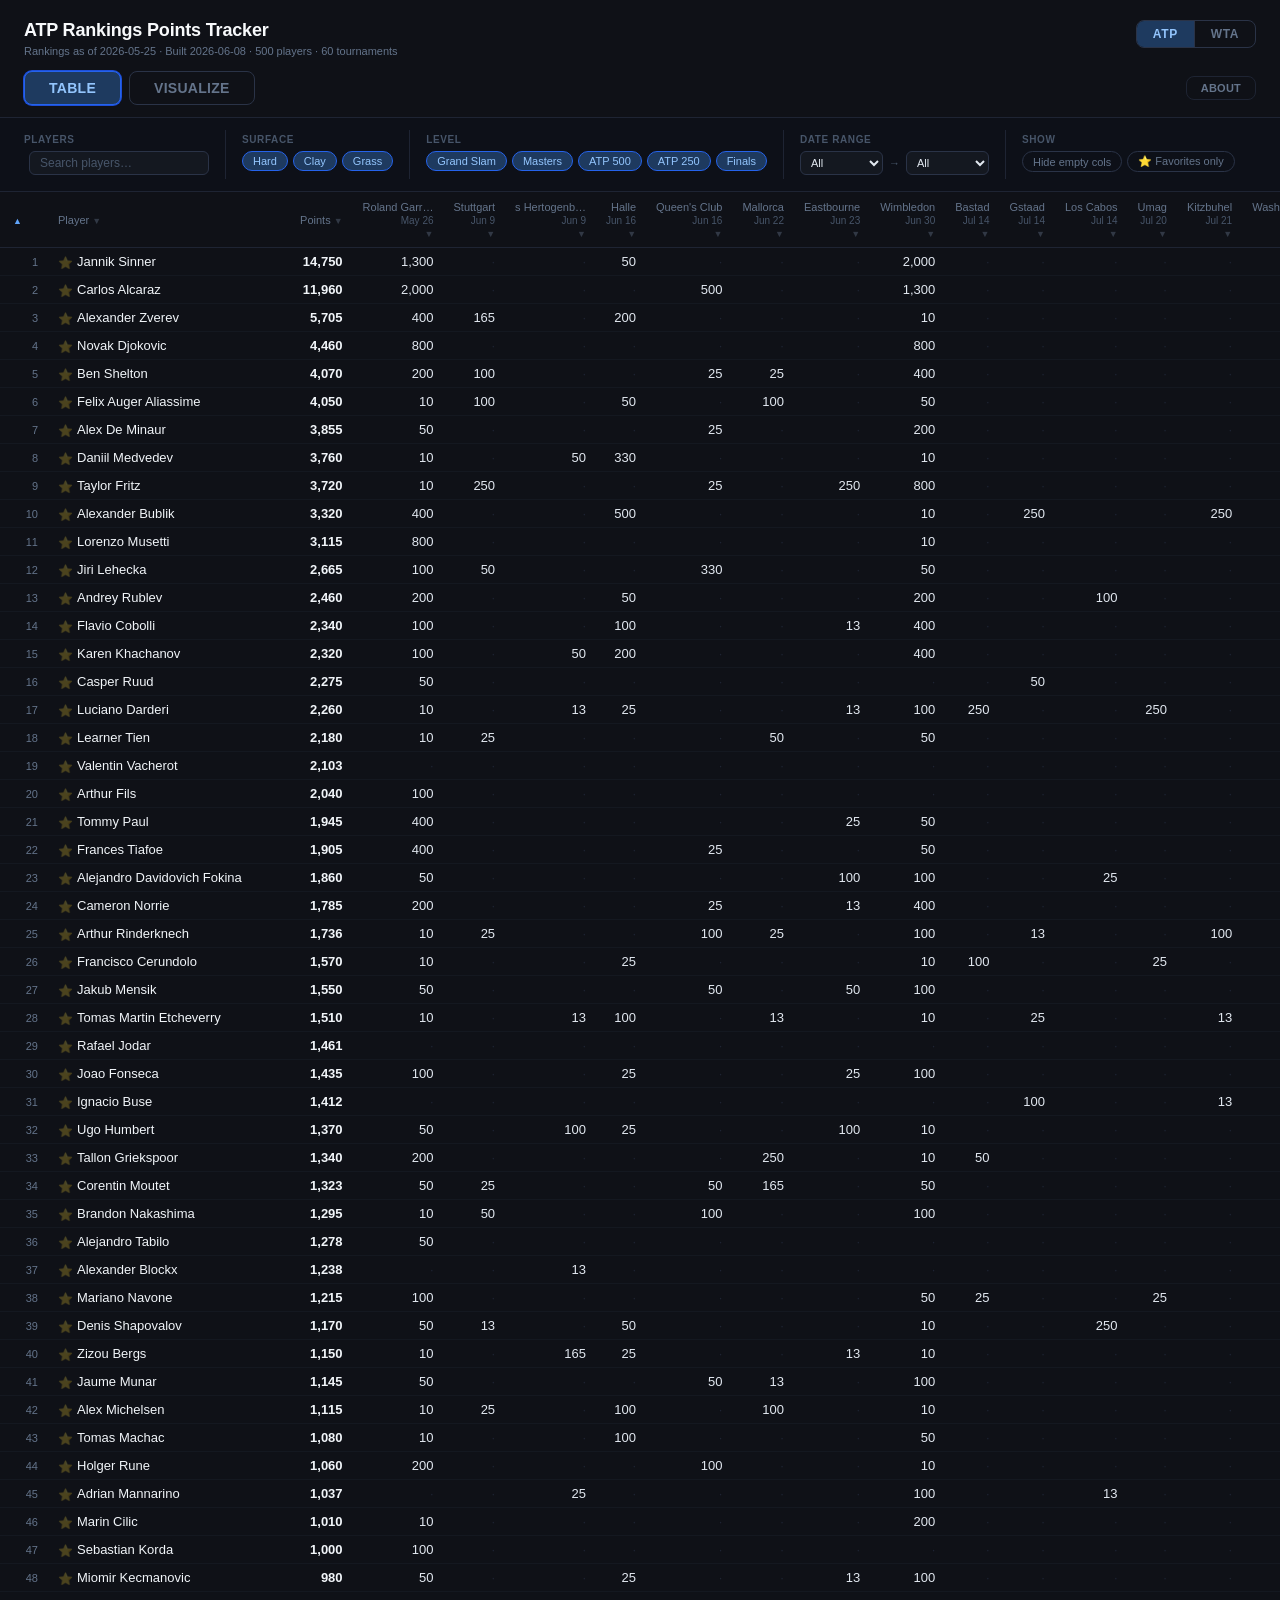
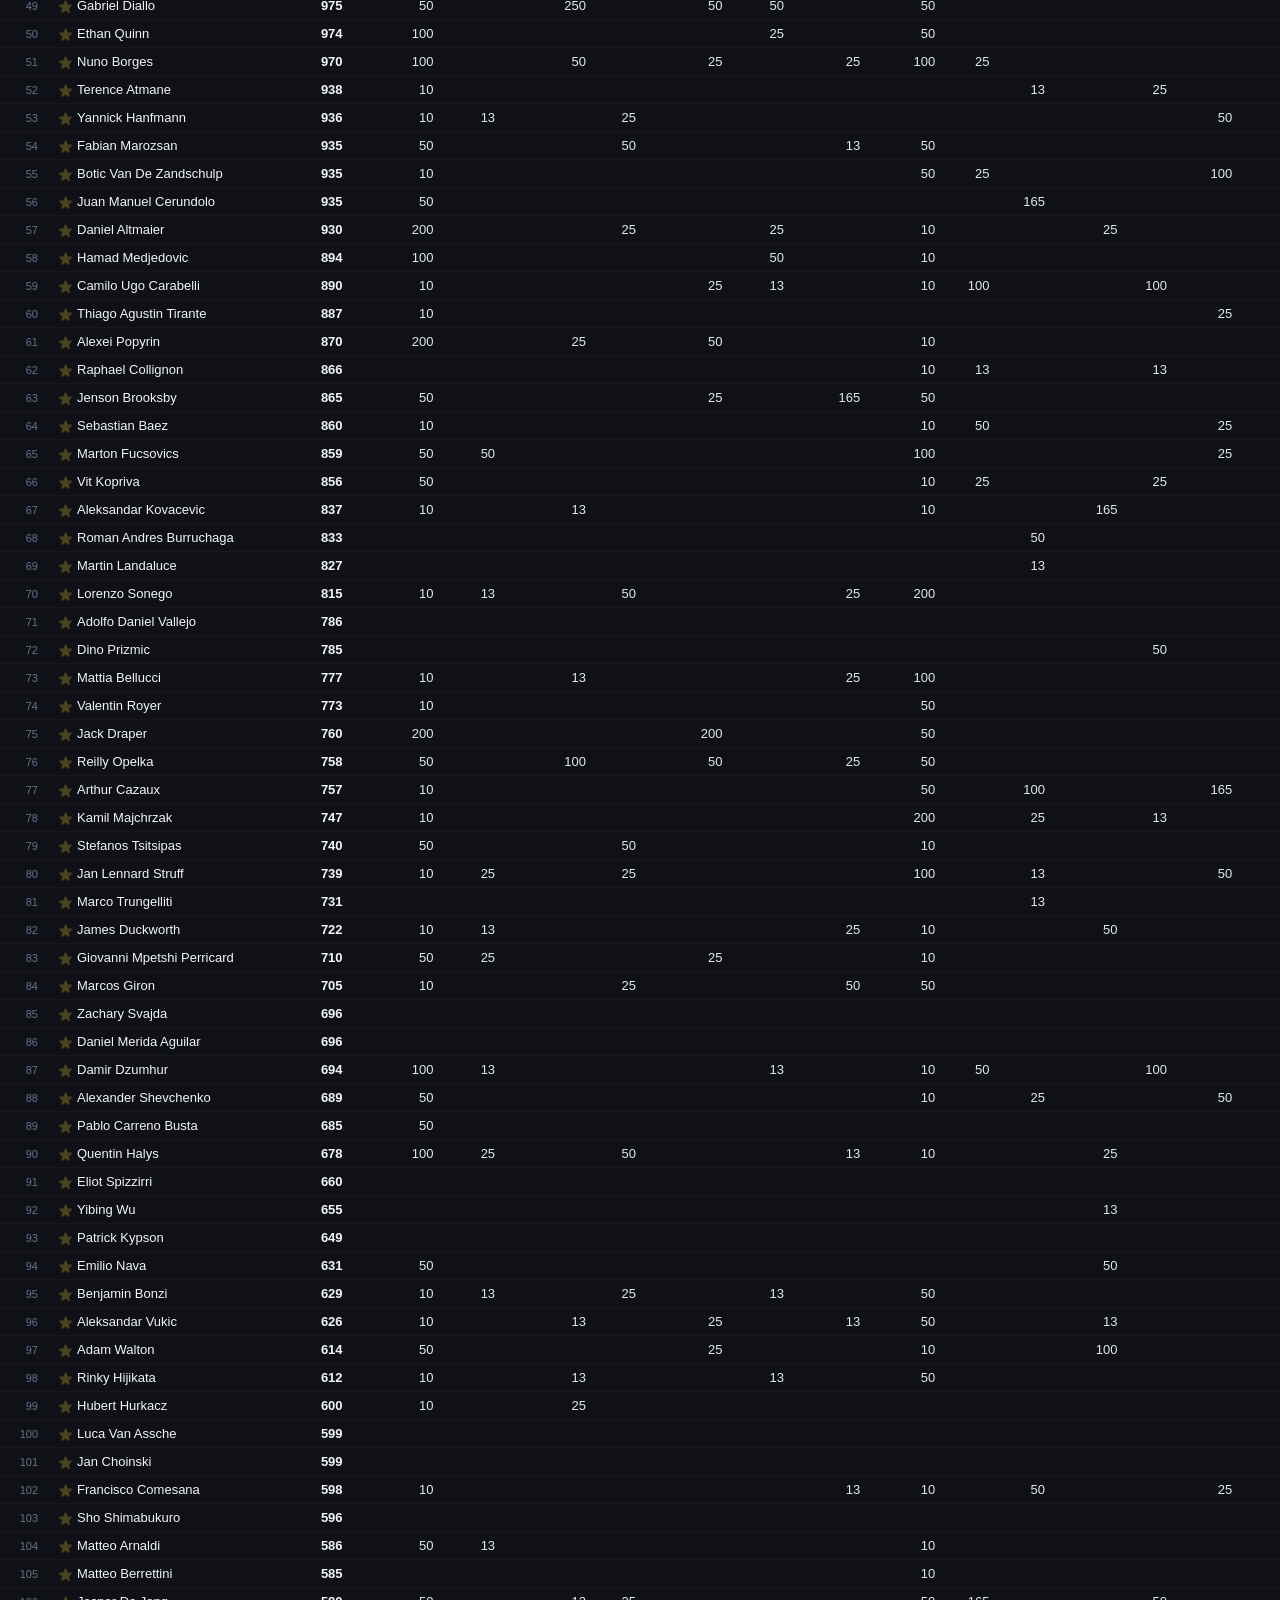
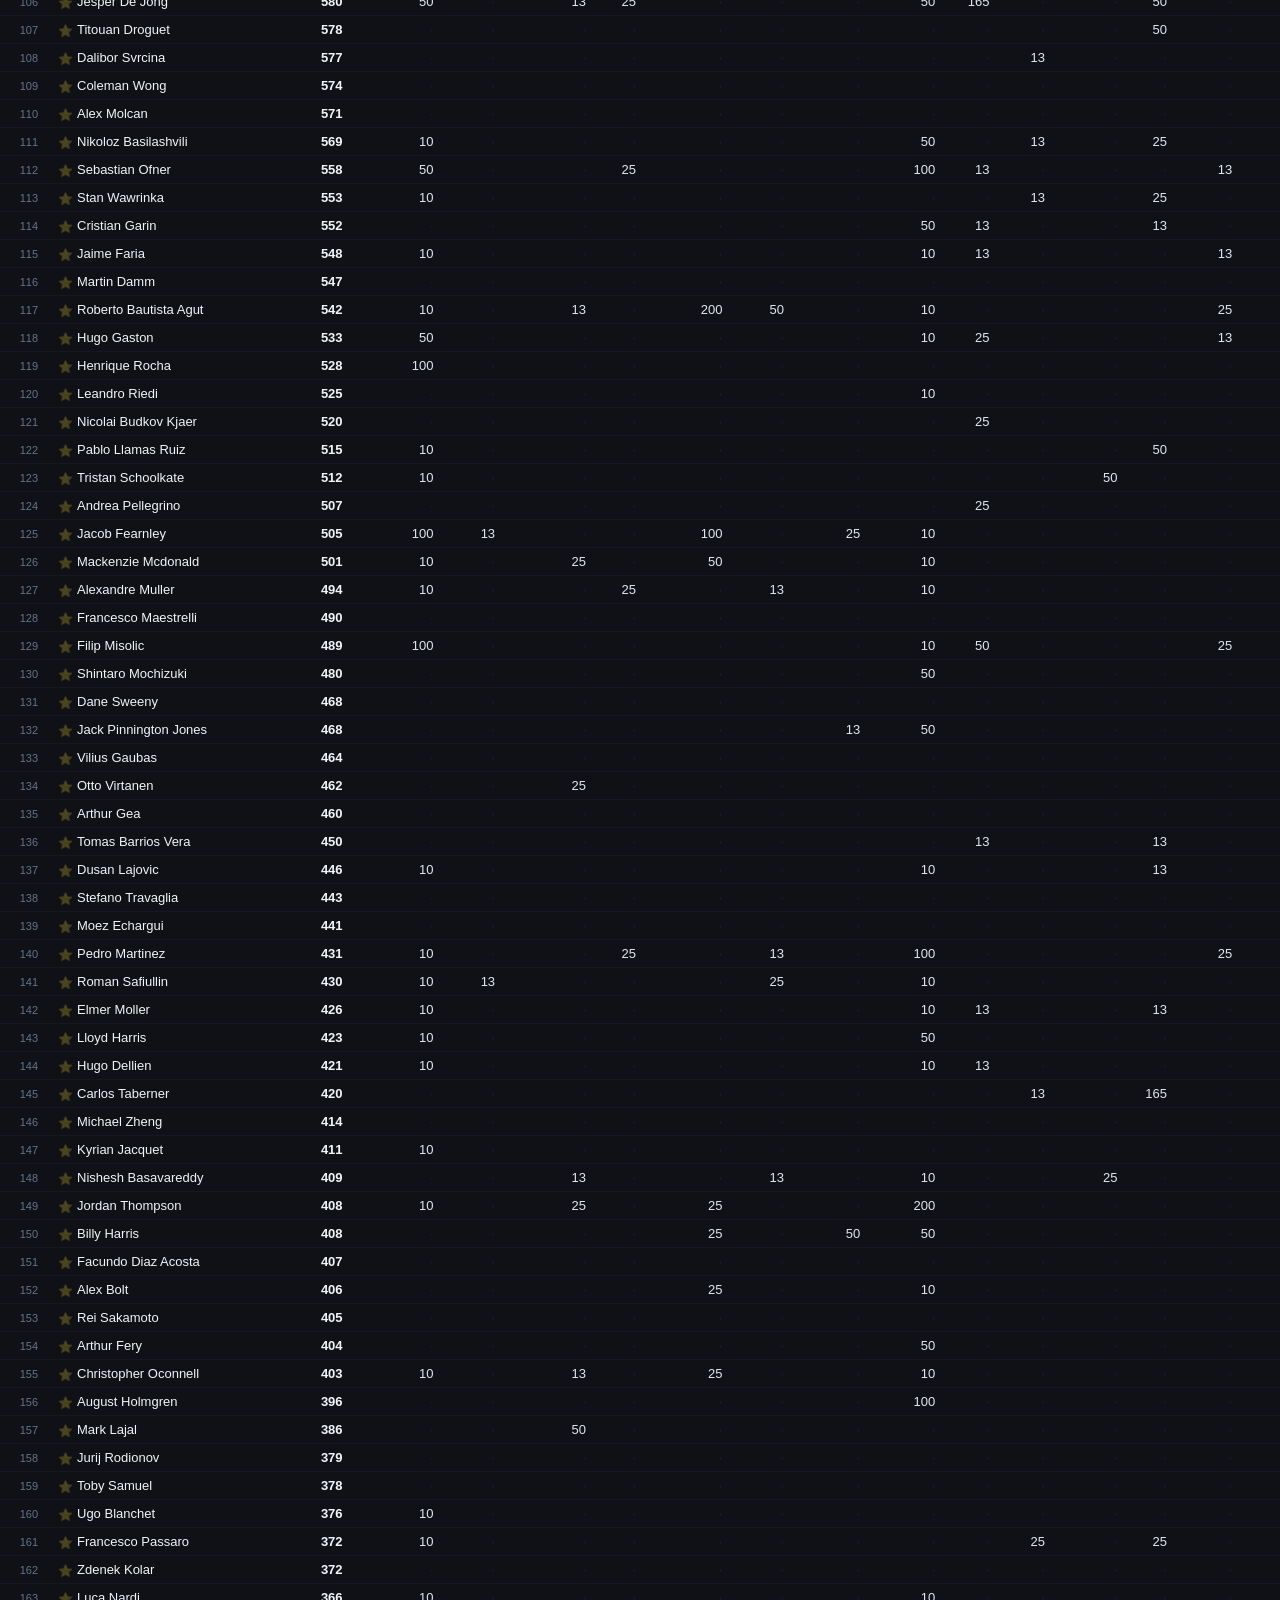
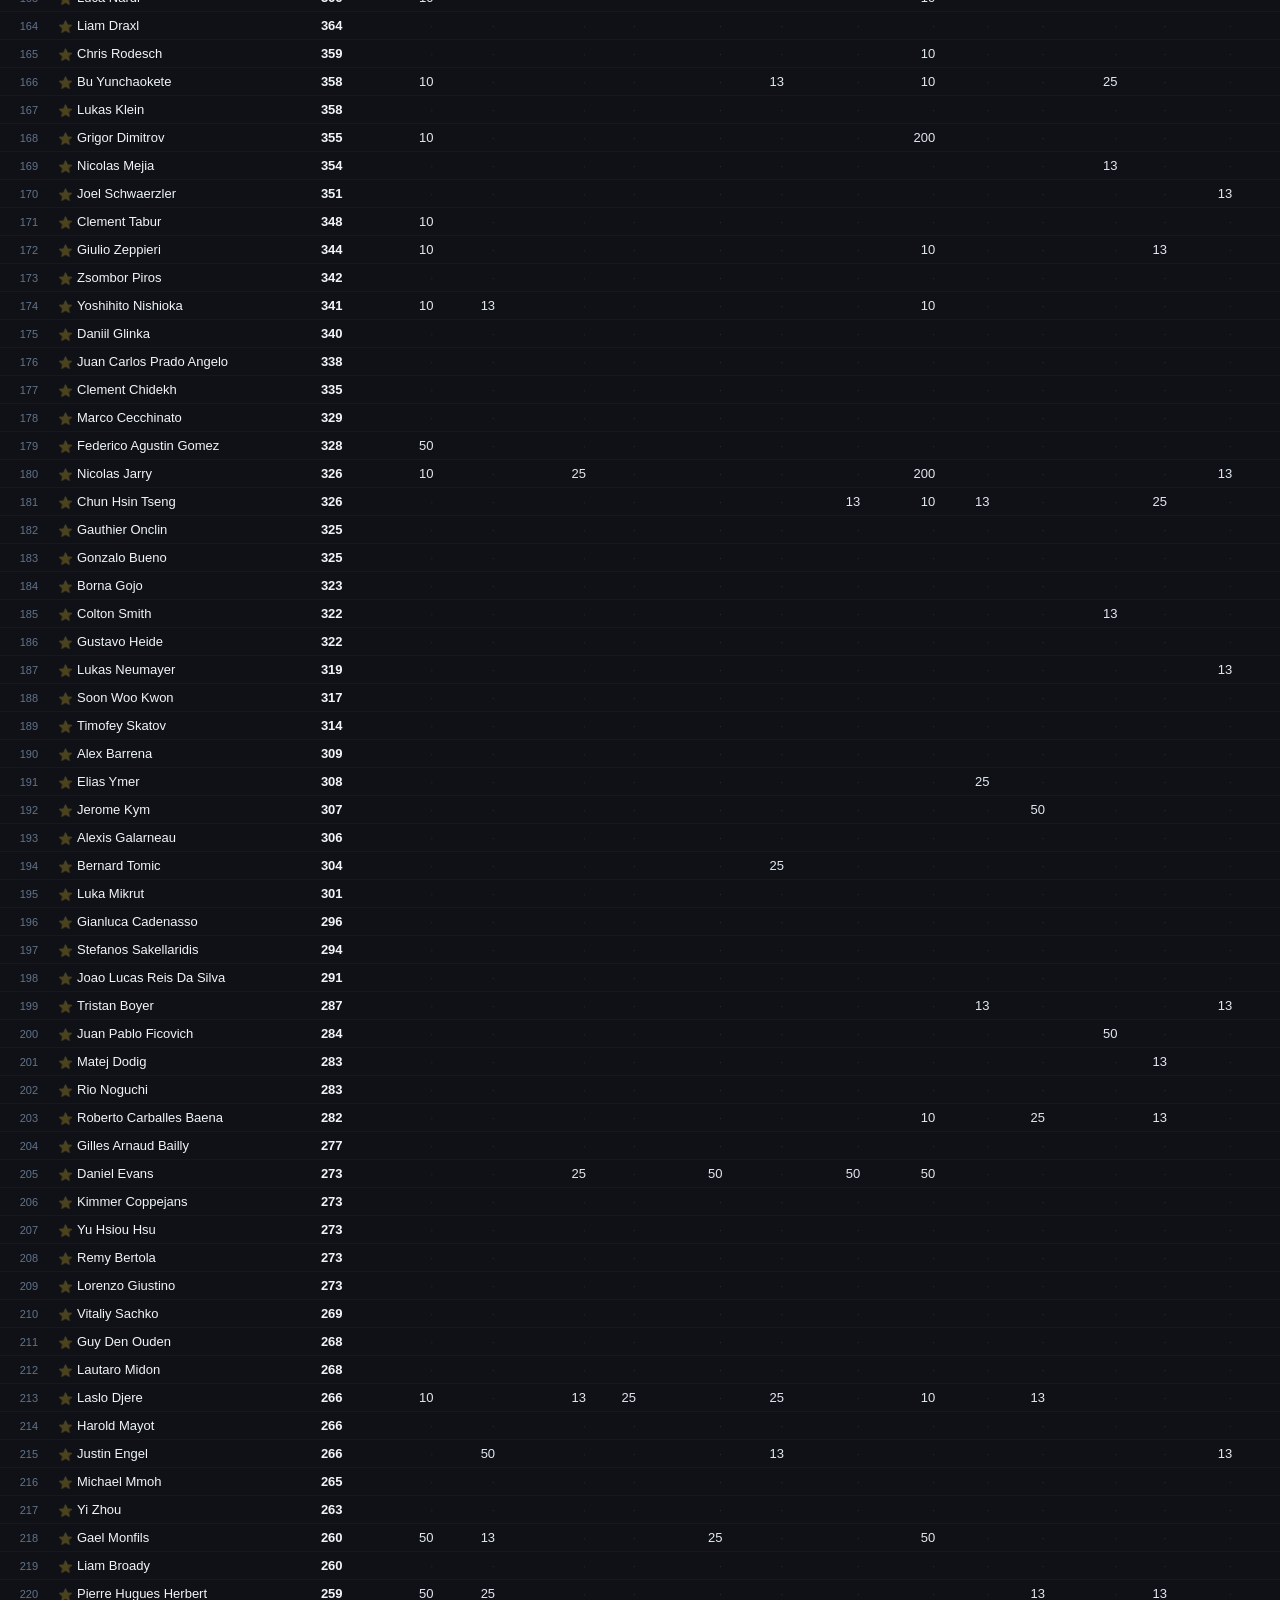
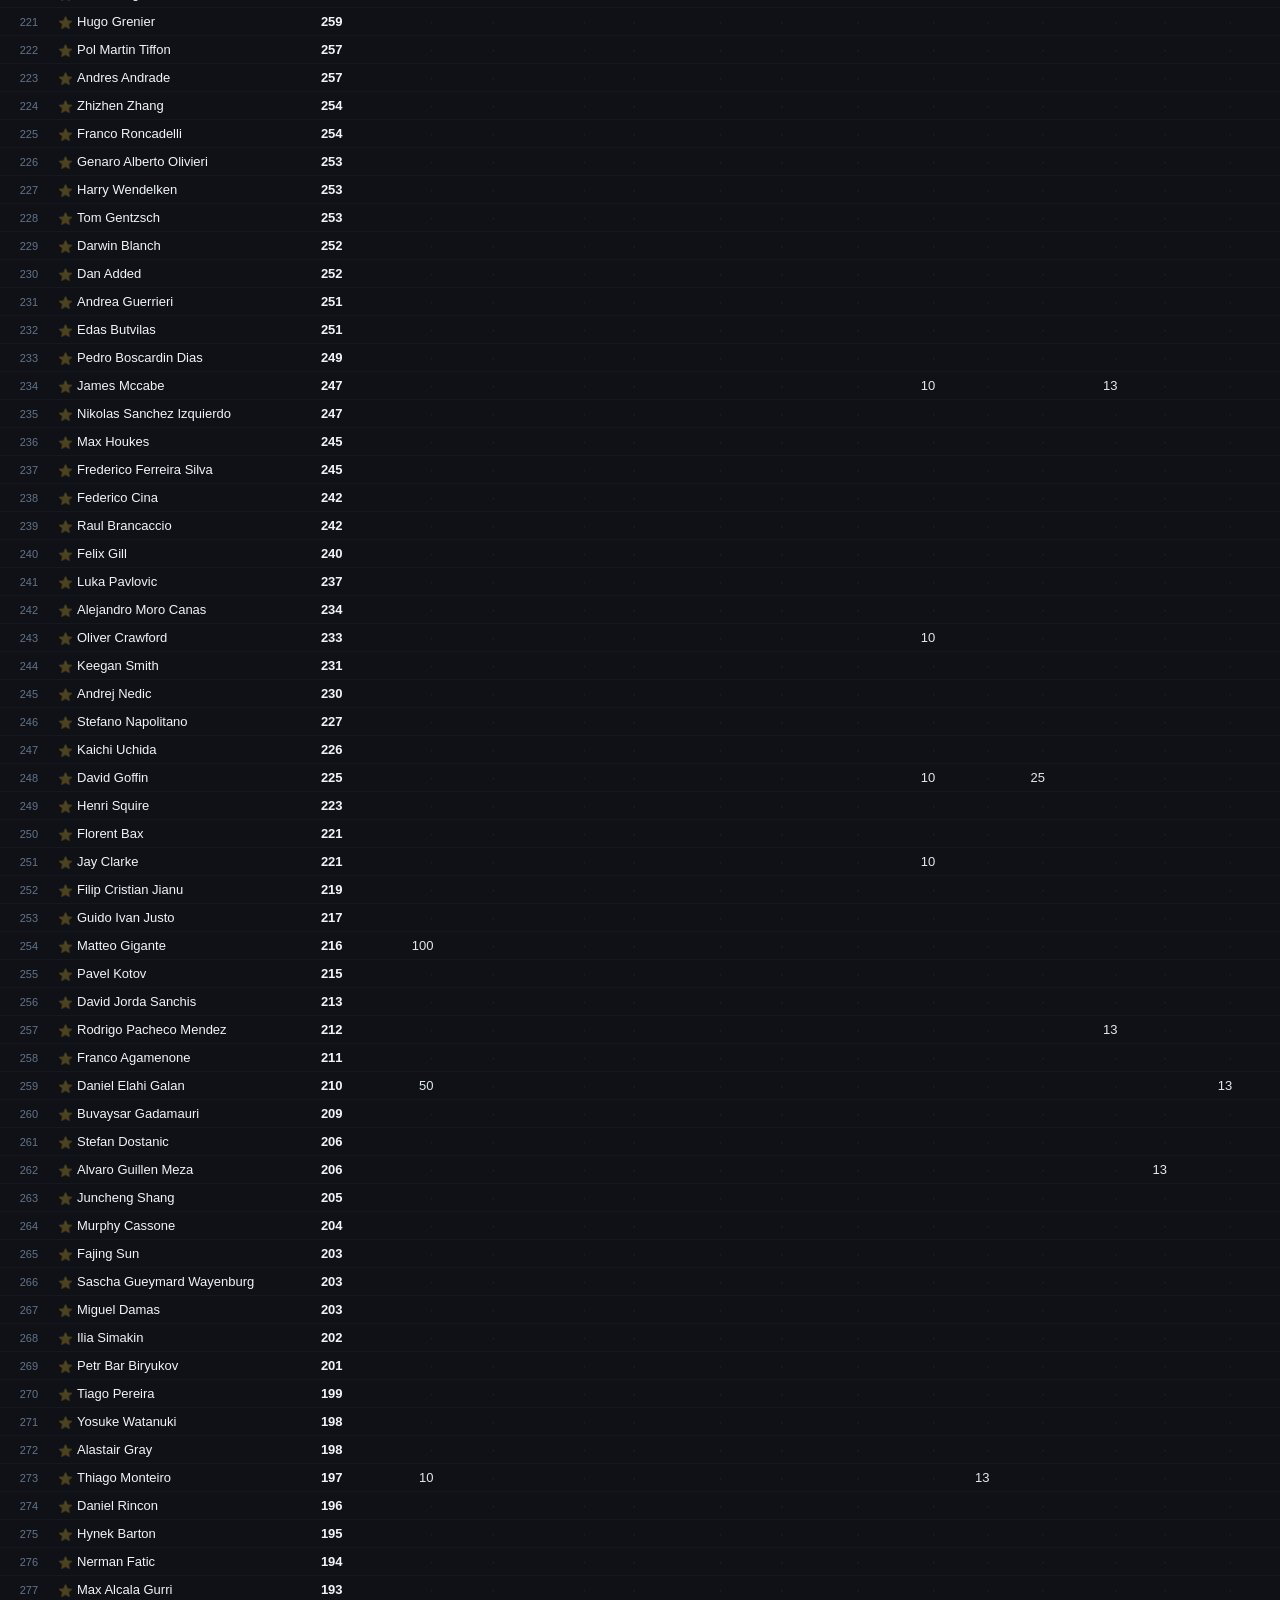
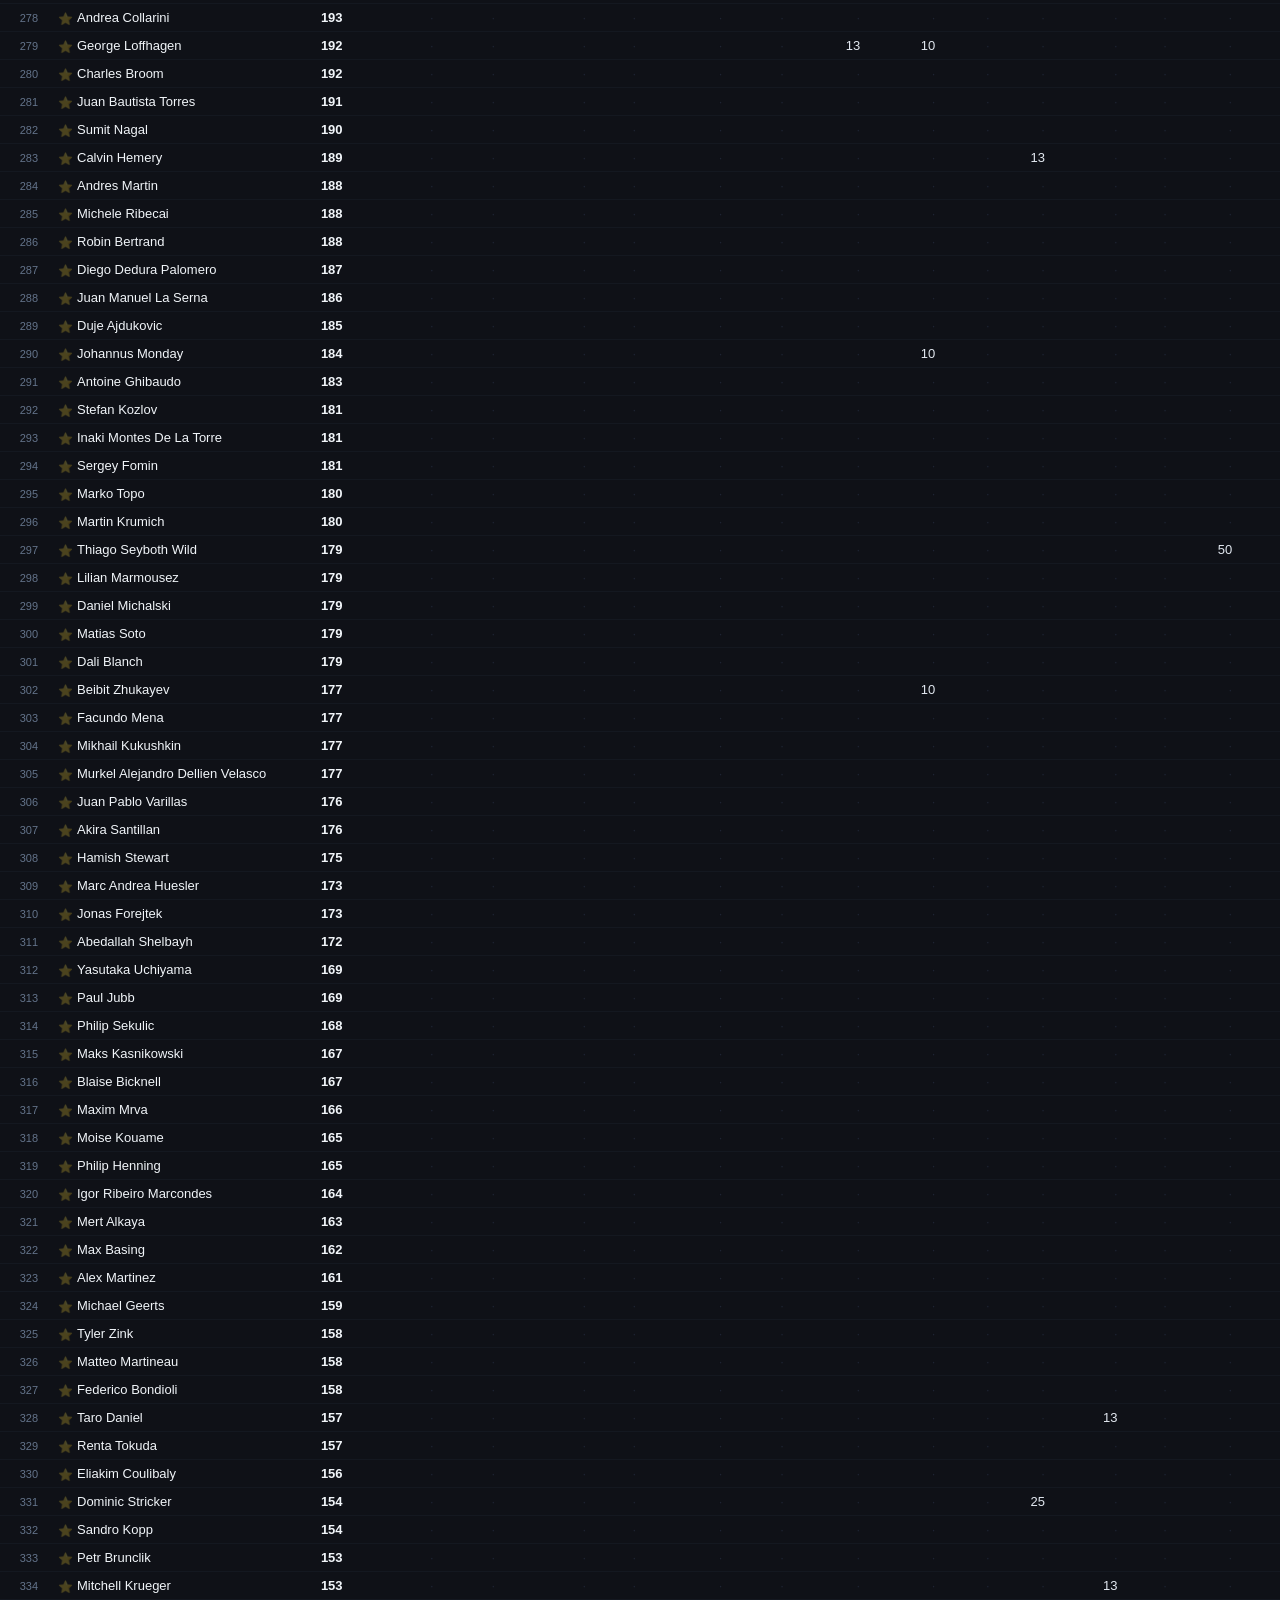
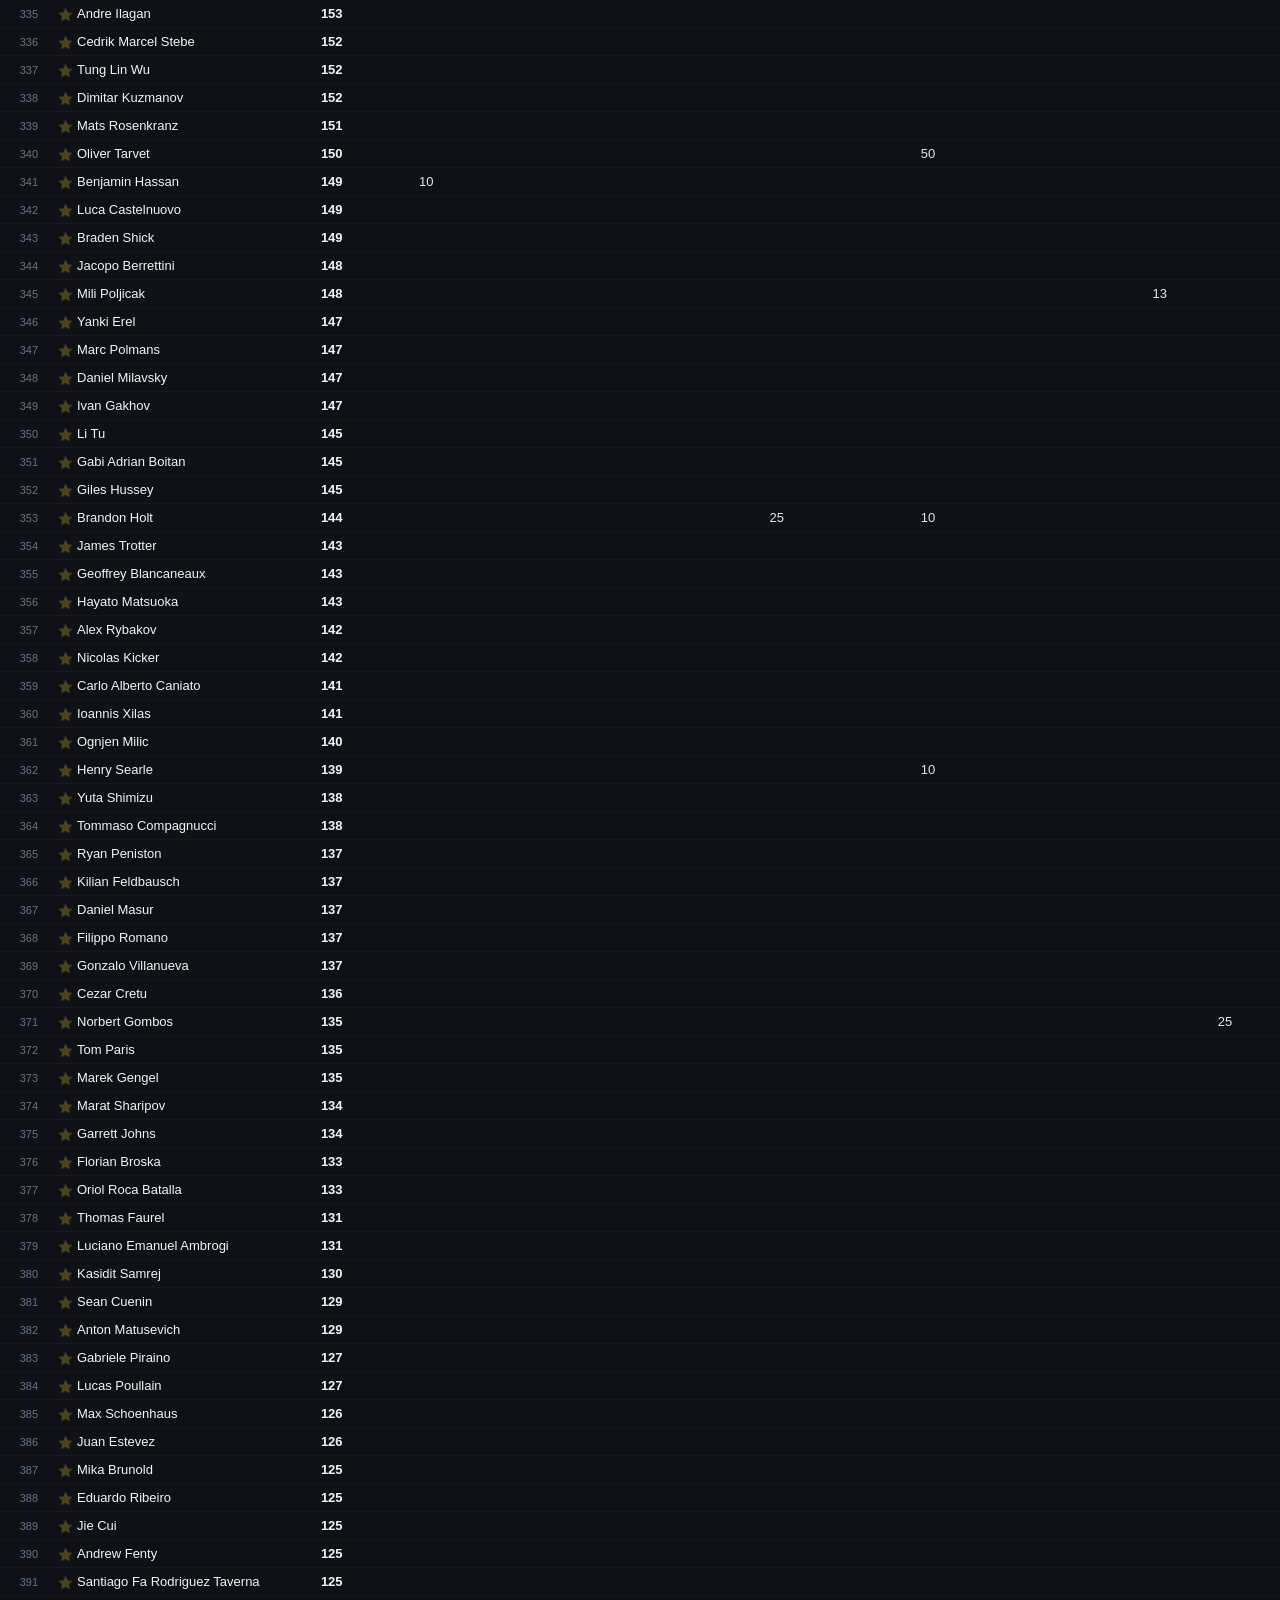
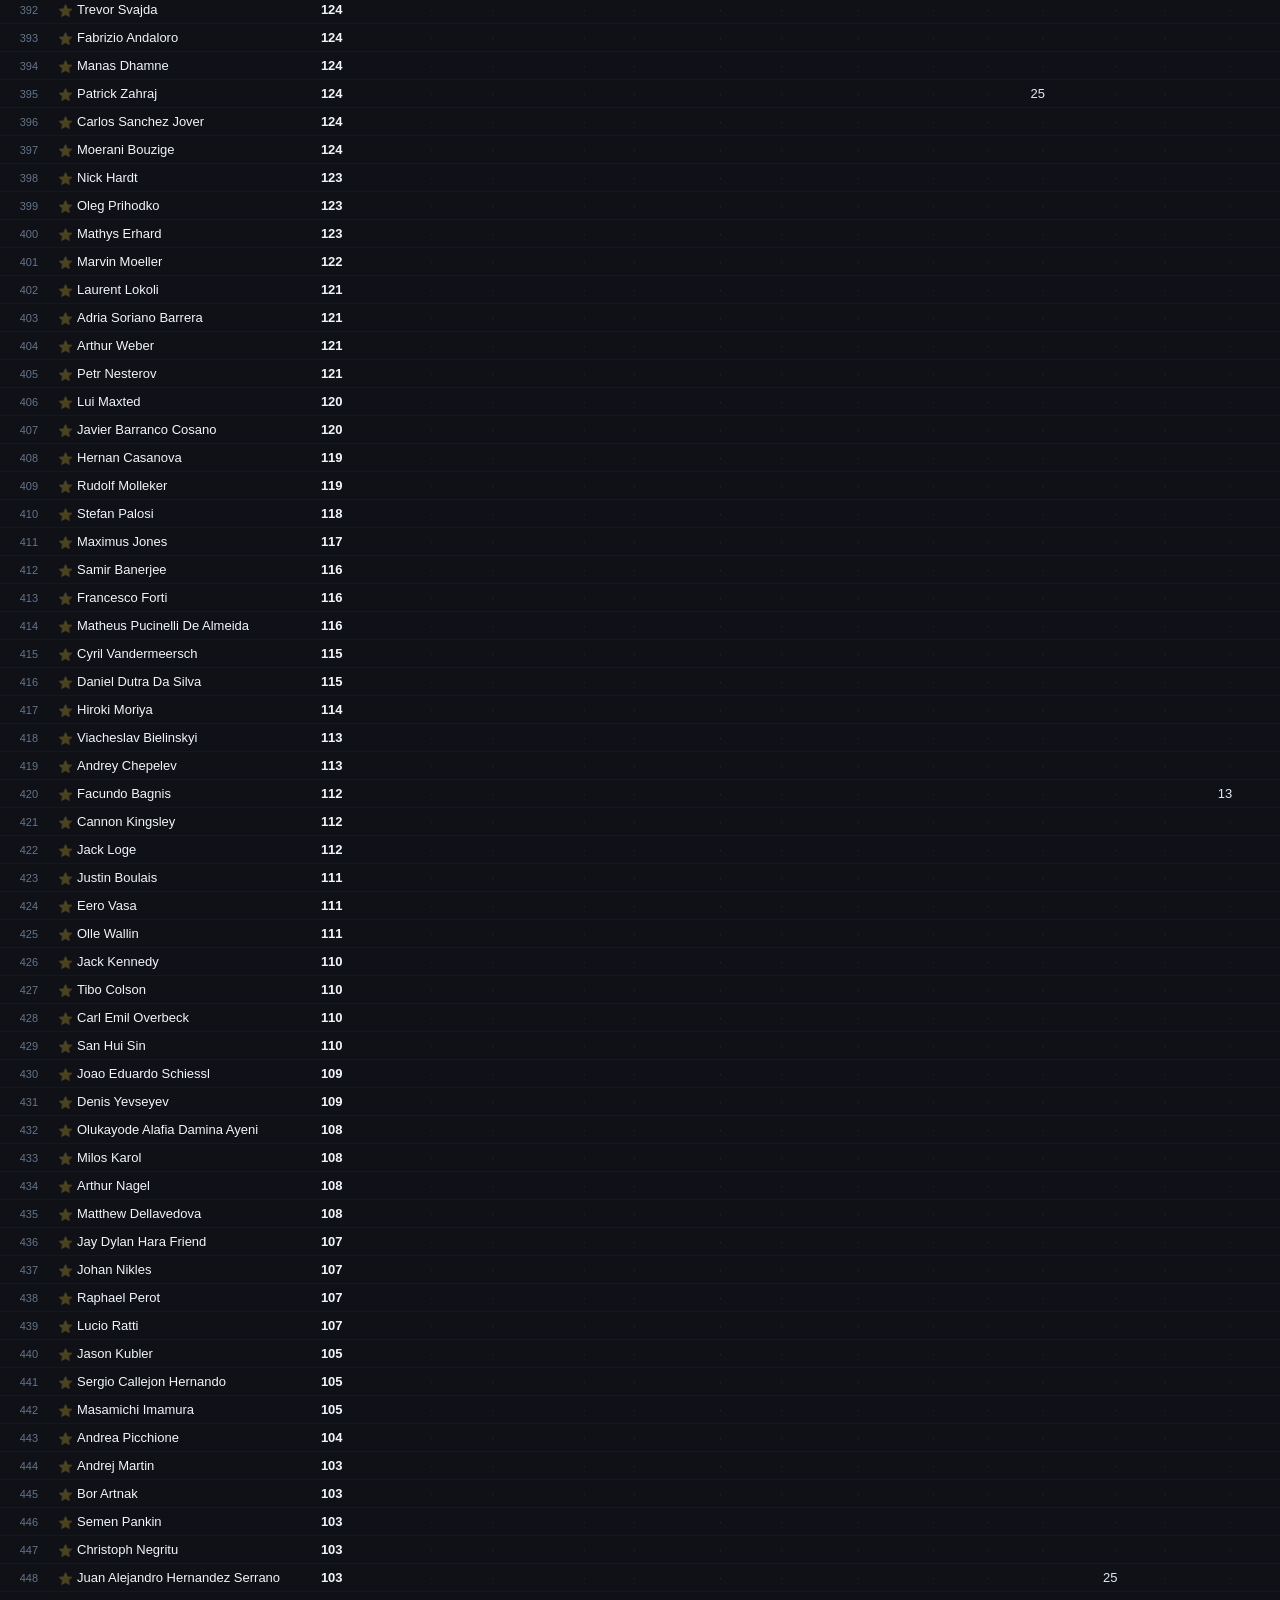
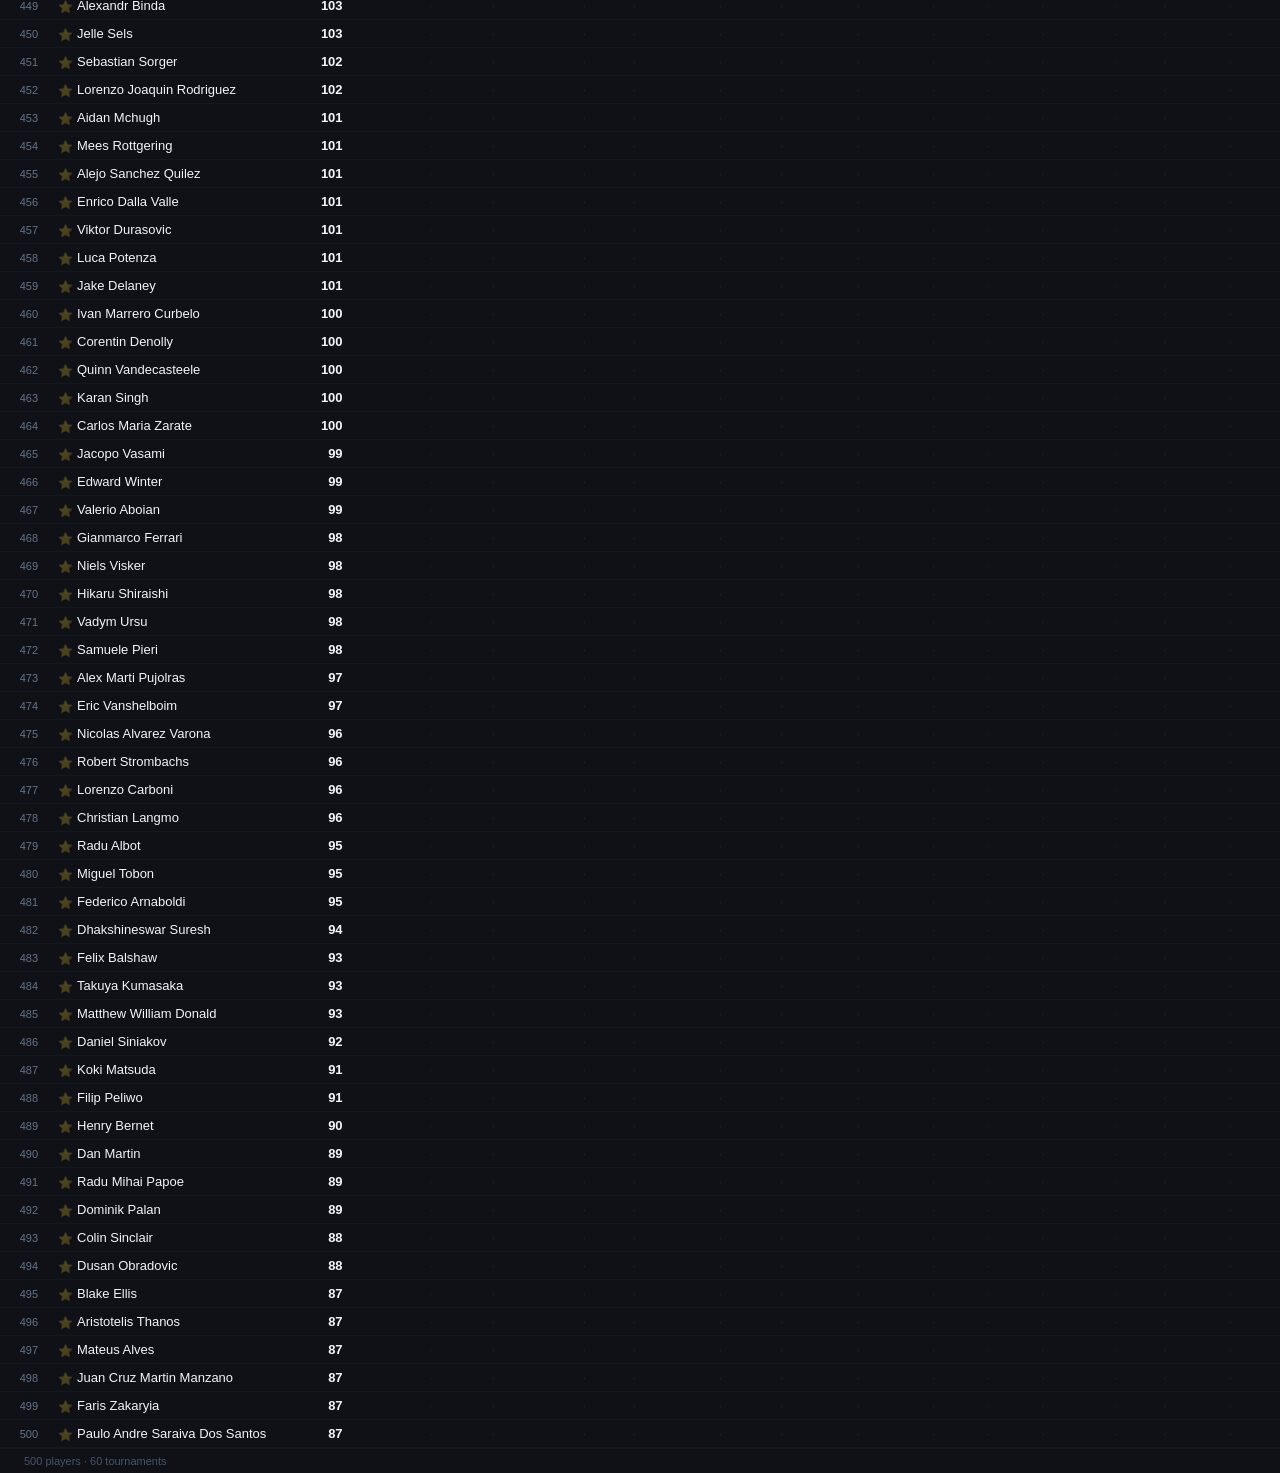
==== commit ecadda89: "Add tennis ball favicons for ATP (A) and WTA (W) sites Co-Authored-By: Claude Sonnet 4.6 <noreply@an" ====
--- a/index.html
+++ b/index.html
@@ -5,6 +5,7 @@
   <meta name="viewport" content="width=device-width, initial-scale=1.0" />
   <title>ATP Rankings Points Tracker</title>
   <link rel="stylesheet" href="style.css?v=6" />
+  <link id="favicon" rel="icon" type="image/png" href="favicon-atp-32.png" />
   <!-- Google tag (gtag.js) -->
   <script>
     var _gaId = (location.hostname === 'wtapoints.com' || location.hostname === 'www.wtapoints.com')
--- a/style.css
+++ b/style.css
@@ -43,8 +43,8 @@
 }
 .site-switch-bar a:hover { color: #93c5fd; background: #0d1928; }
 
-/* ── Page nav (Table / Visualize) ── */
-.page-nav { display:flex; gap:8px; margin-top:14px; }
+/* ── Page nav (Table / Visualize / About) ── */
+.page-nav { display:flex; align-items:center; gap:8px; margin-top:14px; }
 .page-nav a {
   font-size:14px; font-weight:700;
   padding:8px 24px; border-radius:8px;
@@ -58,6 +58,14 @@
 .page-nav a.active {
   background:#1e3a5f; border-color:#2563eb; color:#93c5fd;
   box-shadow:0 0 0 1px #1d4ed8;
+}
+.nav-about {
+  margin-left:auto;
+  font-size:11px !important;
+  padding:5px 14px !important;
+  text-transform:uppercase;
+  letter-spacing:0.06em;
+  border-color:#1e2433 !important;
 }
 header h1 {
   font-size: 18px;
@@ -504,26 +512,37 @@
 .modal-close:hover { color: #e2e8f0; background: #1e2433; }
 
 /* ── About page ── */
-.about-content {
-  max-width: 600px;
-  padding: 40px 24px;
-}
-.about-content h2 {
-  font-size: 20px; font-weight: 700;
-  color: #f8fafc; margin-bottom: 16px;
-}
-.about-content p {
+.about-wrap {
+  display: flex;
+  justify-content: center;
+  padding: 60px 24px;
+}
+.about-card {
+  background: #0d1117;
+  border: 1px solid #1e2433;
+  border-radius: 16px;
+  padding: 40px 48px;
+  max-width: 560px;
+  width: 100%;
+}
+.about-card h2 {
+  font-size: 22px; font-weight: 700;
+  color: #f8fafc; margin-bottom: 20px;
+  letter-spacing: -0.01em;
+}
+.about-card p {
   font-size: 14px; color: #94a3b8;
-  line-height: 1.7; margin-bottom: 14px;
-}
-.about-content a { color: #93c5fd; text-decoration: none; }
-.about-content a:hover { text-decoration: underline; }
-
-/* ── About nav link (smaller, muted) ── */
-.nav-about {
-  margin-left: auto;
-  font-size: 12px !important;
-  padding: 6px 14px !important;
-  opacity: 0.7;
-}
-.nav-about:hover { opacity: 1; }
+  line-height: 1.75; margin-bottom: 16px;
+}
+.about-card p:last-child { margin-bottom: 0; }
+.about-card a { color: #93c5fd; text-decoration: none; }
+.about-card a:hover { text-decoration: underline; }
+.about-divider {
+  border: none; border-top: 1px solid #1e2433;
+  margin: 24px 0;
+}
+.about-author { border-collapse: collapse; width: 100%; }
+.about-author td { padding: 6px 0; font-size: 14px; color: #94a3b8; line-height: 1.5; }
+.about-author .about-label { color: #475569; width: 100px; vertical-align: top; }
+.about-author a { color: #93c5fd; text-decoration: none; }
+.about-author a:hover { text-decoration: underline; }
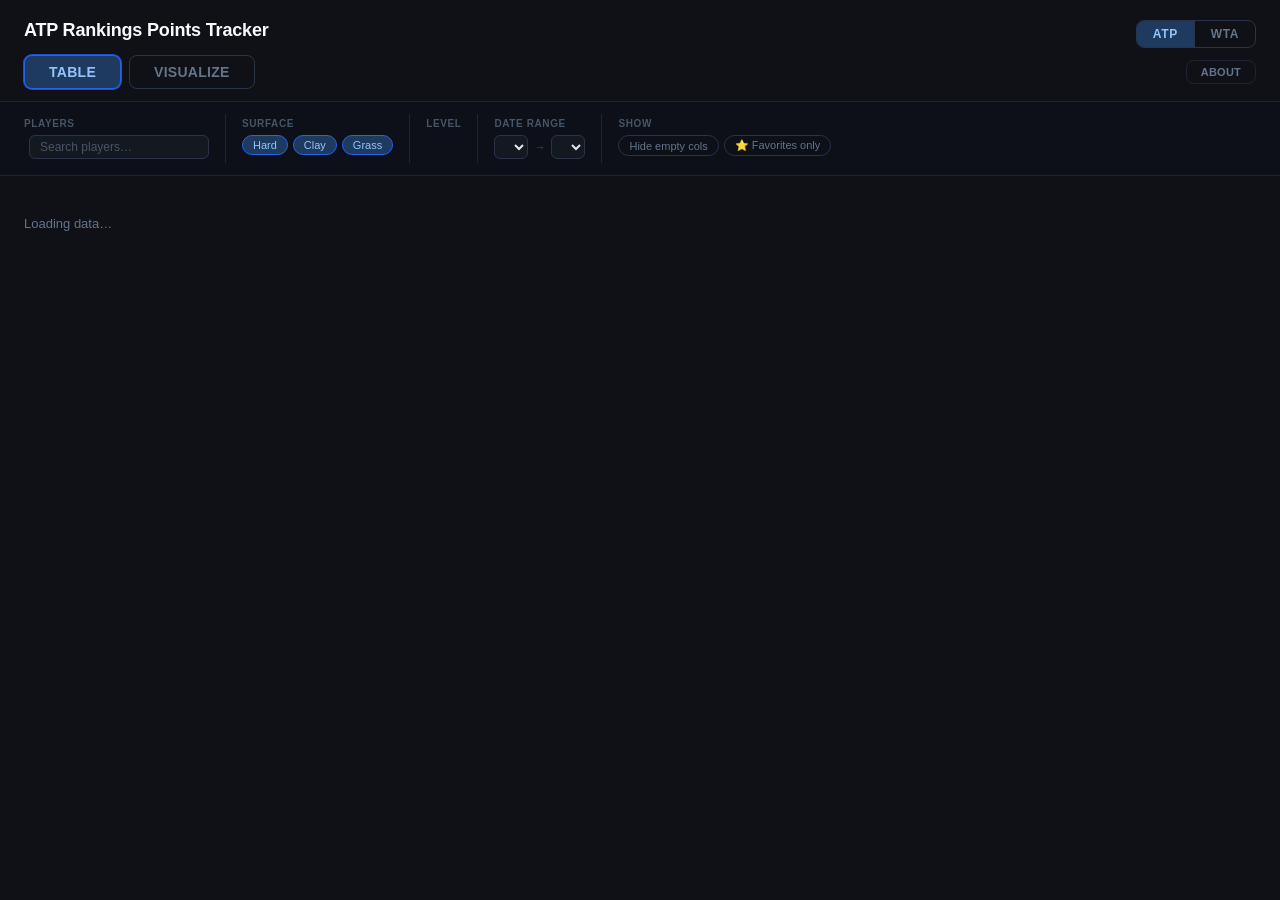
==== commit aeb8e77d: "Fix WTA 1000 tournaments not showing in level filter WTA data uses category "1000" not "M" — ALL_LEV" ====
--- a/index.html
+++ b/index.html
@@ -59,13 +59,7 @@
     <!-- Level -->
     <div class="filter-group">
       <label class="filter-label">Level</label>
-      <div class="chip-group" id="level-chips">
-        <button class="chip active" data-level="G">Grand Slam</button>
-        <button class="chip active" data-level="M">Masters</button>
-        <button class="chip active" data-level="500">ATP 500</button>
-        <button class="chip active" data-level="250">ATP 250</button>
-        <button class="chip active" data-level="F">Finals</button>
-      </div>
+      <div class="chip-group" id="level-chips"></div>
     </div>
 
     <div class="filter-divider"></div>
